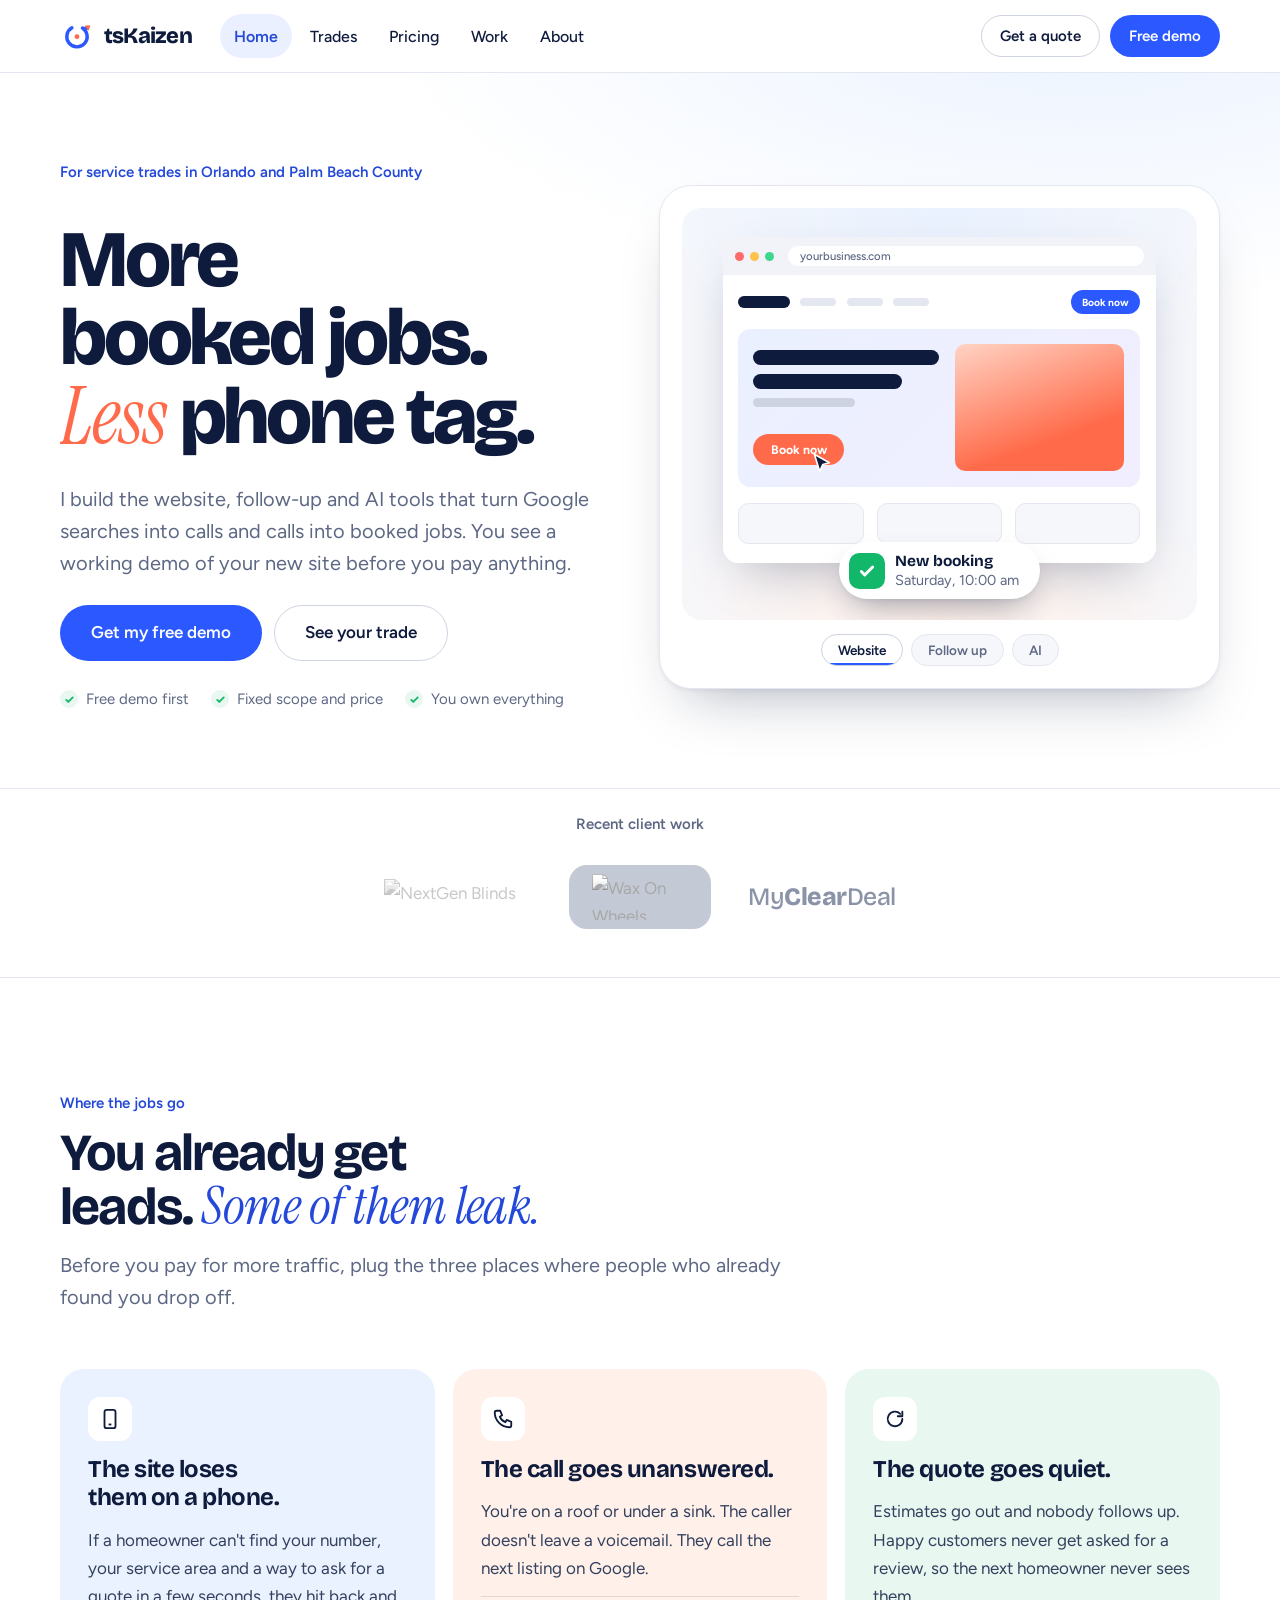
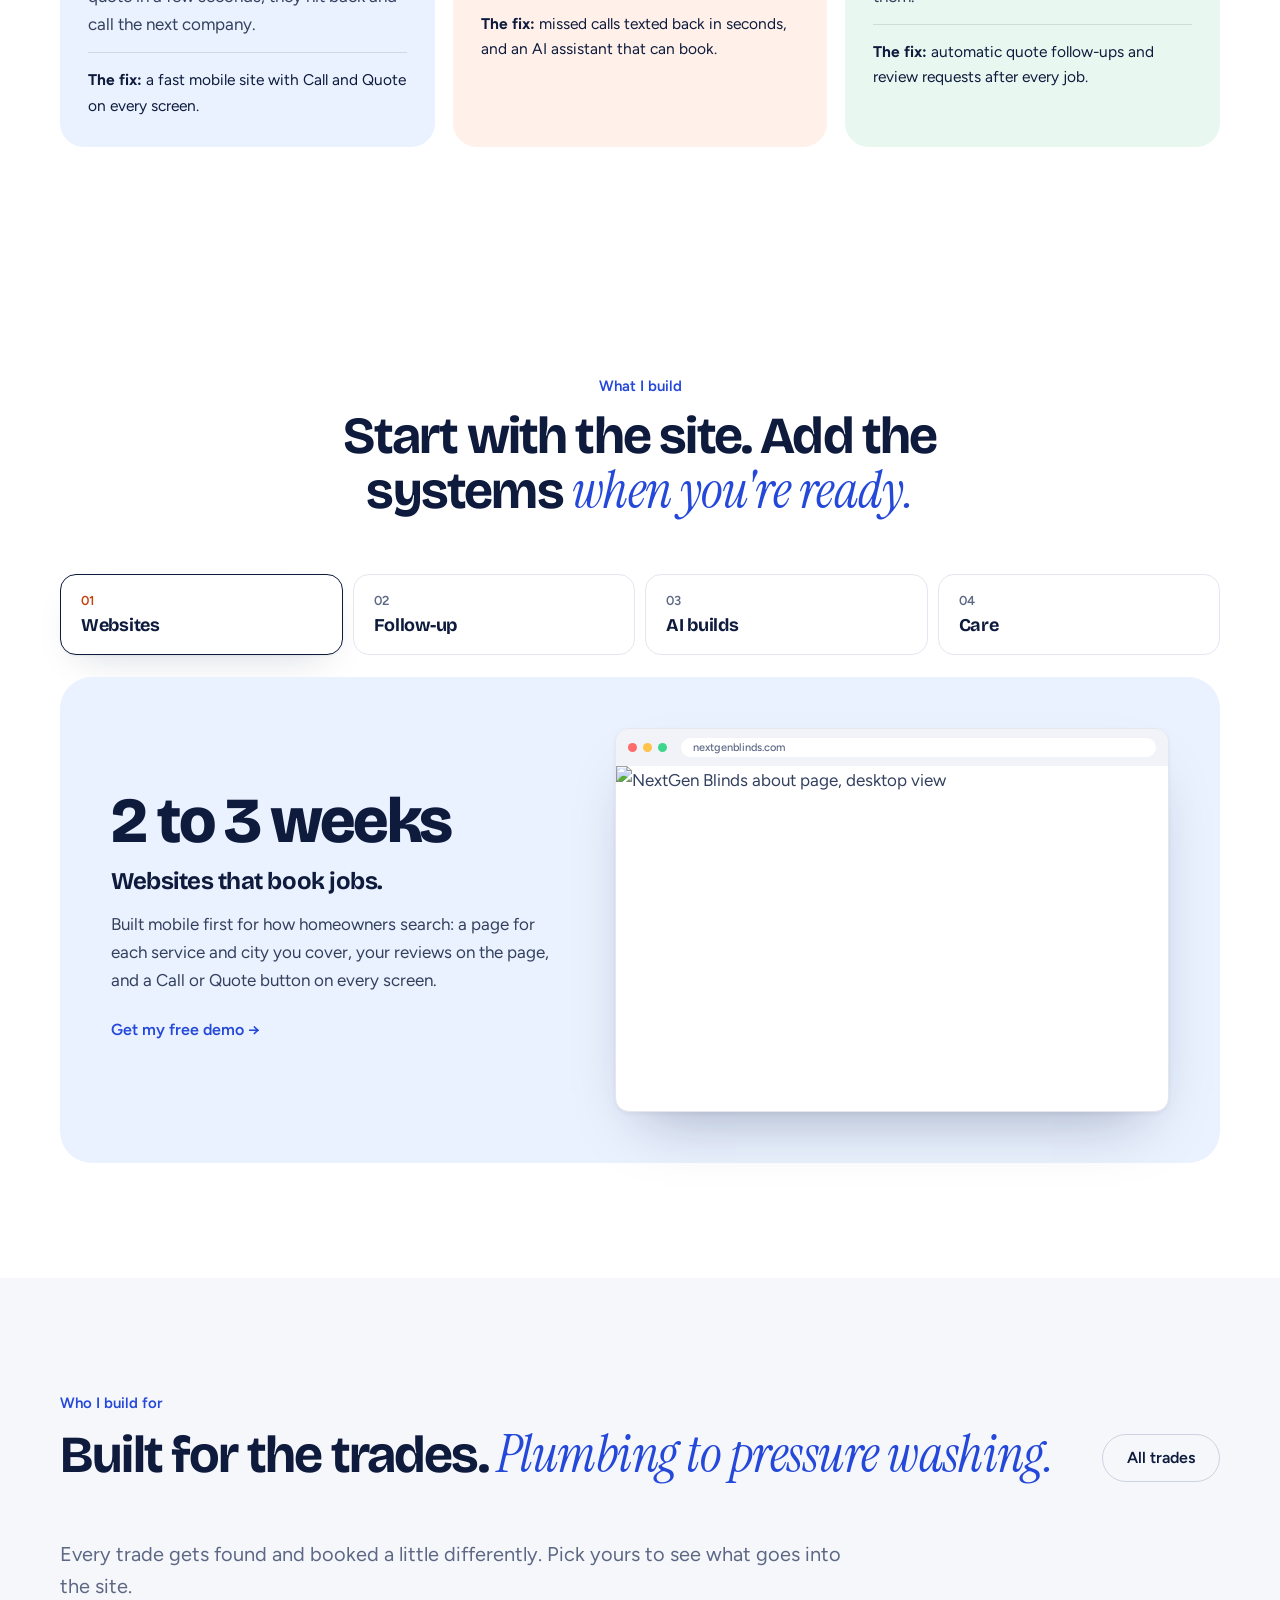
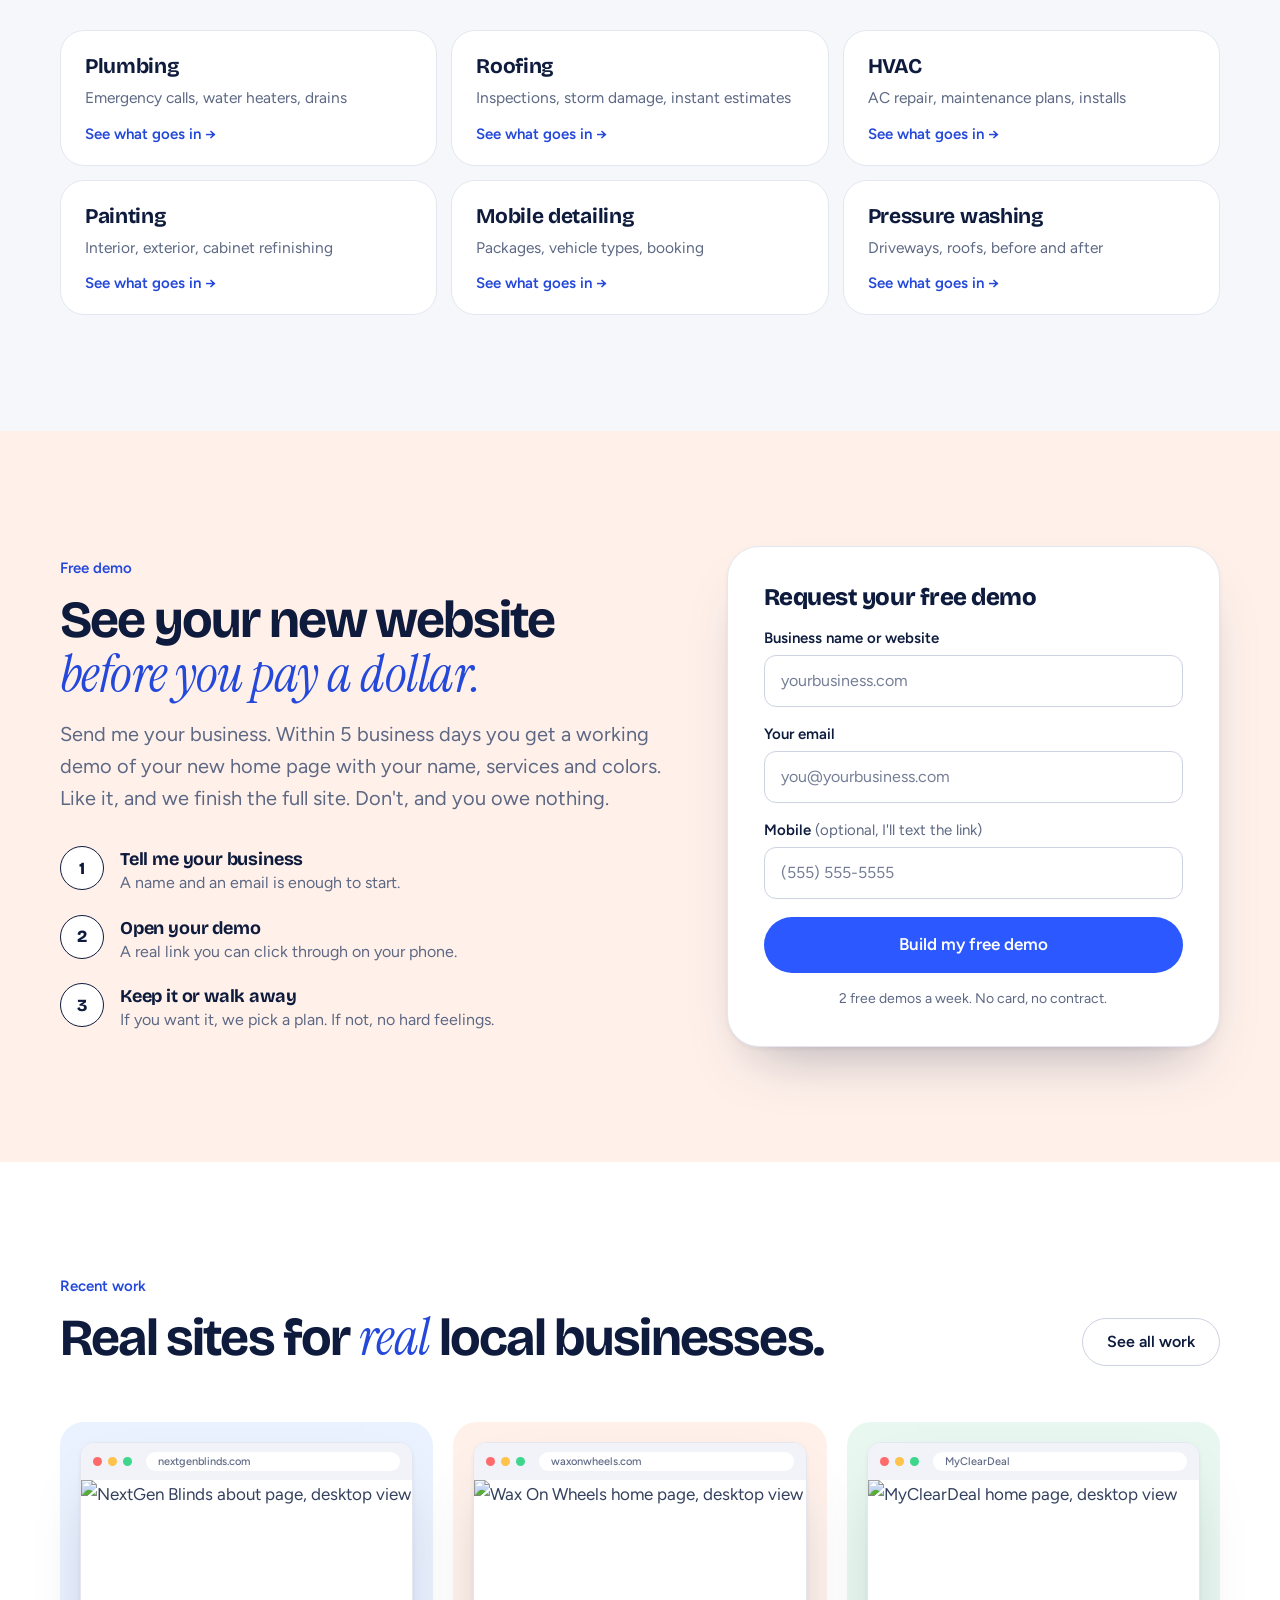
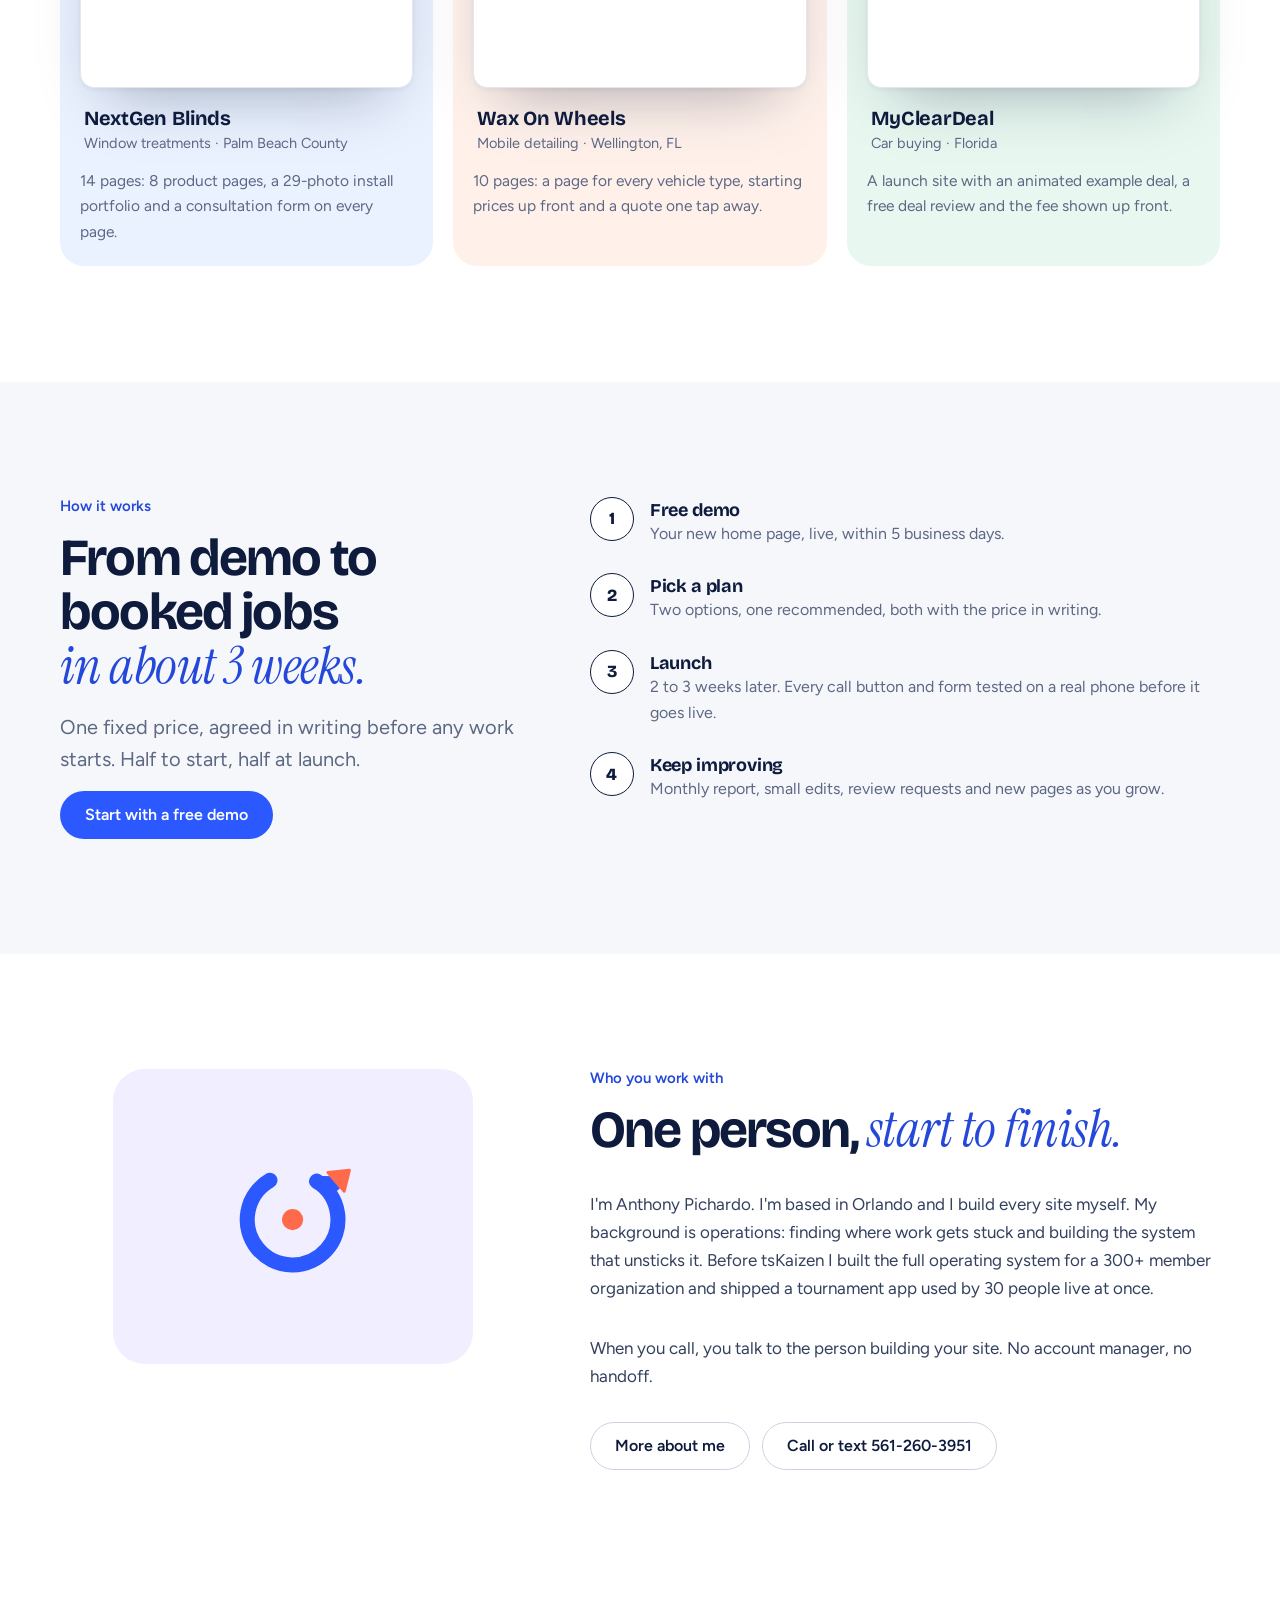
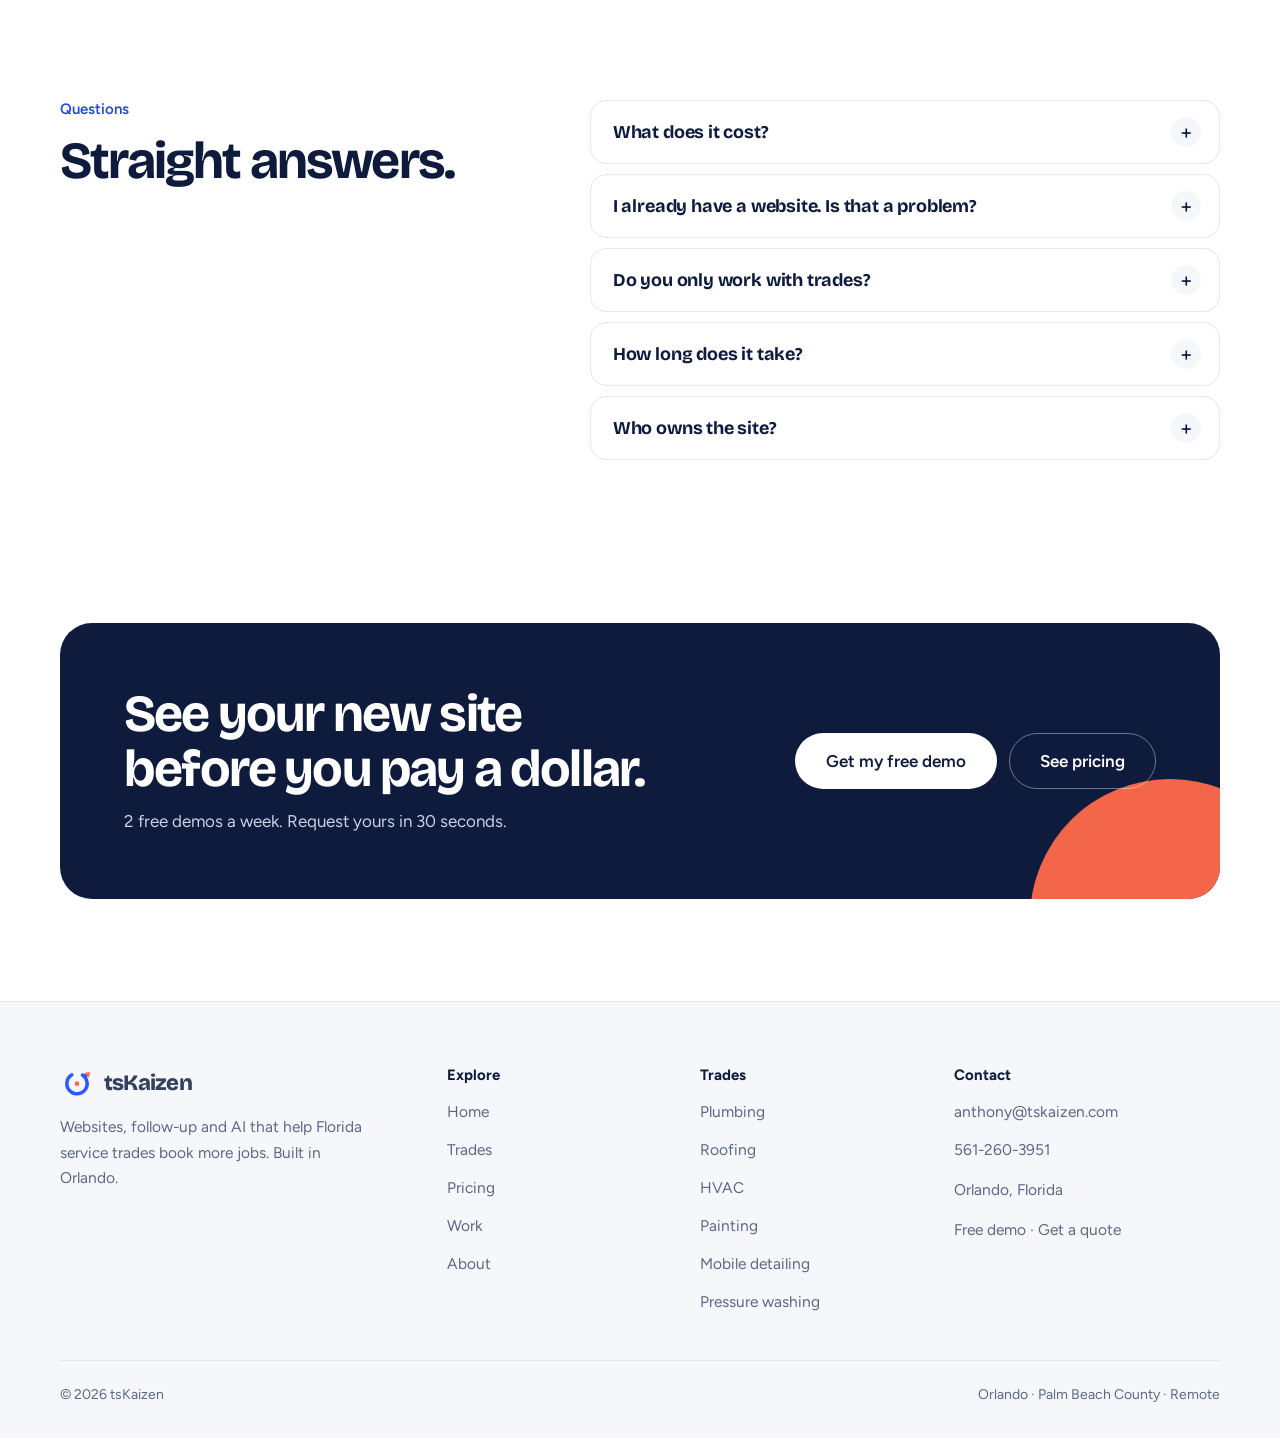
==== index.html @ cf2e4d95 "Copy pass (no flips, plainer lines) and plan badge contrast fix Co-Authored-By: Claude Opus 5.5 <nor" ====
<!doctype html>
<html lang="en">
<head>
<meta charset="utf-8">
<meta name="viewport" content="width=device-width, initial-scale=1, viewport-fit=cover">
<title>tsKaizen | Websites and AI for Florida service trades</title>
<meta name="claude:viewport-fit-sides" content="cover">
<meta name="description" content="Websites, missed-call follow-up and AI assistants that help plumbers, roofers, HVAC, painters and detailers in Orlando and Palm Beach County book more jobs. Free demo before you pay.">
<link rel="canonical" href="https://tskaizen.com/">
<script type="application/ld+json">{"@context":"https://schema.org","@type":"ProfessionalService","name":"tsKaizen","url":"https://tskaizen.com/","email":"anthony@tskaizen.com","telephone":"+15612603951","image":"https://tskaizen.com/og.png","founder":{"@type":"Person","name":"Anthony Pichardo"},"address":{"@type":"PostalAddress","addressLocality":"Orlando","addressRegion":"FL","addressCountry":"US"},"areaServed":["Orlando","Central Florida","Palm Beach County","South Florida"],"priceRange":"$999 to $2,950+","description":"Websites, follow-up automations and AI assistants for Florida service trades. Free demo before you pay."}</script>
<meta property="og:type" content="website">
<meta property="og:title" content="tsKaizen | Websites and AI for Florida service trades">
<meta property="og:description" content="Websites, missed-call follow-up and AI assistants that help plumbers, roofers, HVAC, painters and detailers in Orlando and Palm Beach County book more jobs. Free demo before you pay.">
<meta property="og:image" content="https://tskaizen.com/og.png">
<meta name="twitter:card" content="summary_large_image">
<meta name="theme-color" content="#FFFFFF">
<link rel="icon" href="data:image/svg+xml,<svg xmlns='http://www.w3.org/2000/svg' class='' viewBox='0 0 100 100' aria-hidden='true'><rect width='100' height='100' rx='24' fill='%23FFFFFF'/><path d='M 35.00 26.02 A 30.00 30.00 0 1 0 65.90 26.56 Q 67.28 28.21 70.05 28.10 L 77.17 28.38' fill='none' stroke='%232B59FF' stroke-width='10' stroke-linecap='round' stroke-linejoin='round'/><path d='M 87.58 19.33 L 84.13 33.19 L 73.37 20.82 Z' fill='%23FF6B4A' stroke='%23FF6B4A' stroke-width='2' stroke-linejoin='round'/><circle cx='50' cy='52' r='7' fill='%23FF6B4A'/></svg>">
<link rel="preconnect" href="https://fonts.googleapis.com"><link rel="preconnect" href="https://fonts.gstatic.com" crossorigin><link rel="stylesheet" href="https://fonts.googleapis.com/css2?family=Bricolage+Grotesque:opsz,wght@12..96,500;12..96,600;12..96,700;12..96,800&family=Figtree:wght@400;500;600;700&family=Instrument+Serif:ital@1&display=swap">
<link rel="stylesheet" href="site.css">
<script>document.documentElement.classList.add("js")</script>
</head>
<body>
<a class="skip" href="#main">Skip to content</a>
<header class="site-header"><nav class="wrap nav" aria-label="Main">
  <a class="brand" href="/" aria-label="tsKaizen home"><svg xmlns="http://www.w3.org/2000/svg" class="brand-mark" viewBox="0 0 100 100" aria-hidden="true"><path d="M 35.00 26.02 A 30.00 30.00 0 1 0 65.90 26.56 Q 67.28 28.21 70.05 28.10 L 77.17 28.38" fill="none" stroke="#2B59FF" stroke-width="10" stroke-linecap="round" stroke-linejoin="round"/><path d="M 87.58 19.33 L 84.13 33.19 L 73.37 20.82 Z" fill="#FF6B4A" stroke="#FF6B4A" stroke-width="2" stroke-linejoin="round"/><circle cx="50" cy="52" r="7" fill="#FF6B4A"/></svg><span>tsKaizen</span></a>
  <button class="menu-btn" type="button" aria-expanded="false" aria-controls="nav-links">Menu</button>
  <div class="nav-links" id="nav-links">
    <ul><li><a href="/" aria-current="page">Home</a></li><li><a href="/trades">Trades</a></li><li><a href="/pricing">Pricing</a></li><li><a href="/work">Work</a></li><li><a href="/about">About</a></li></ul>
    <div class="nav-cta"><a class="btn btn-ghost btn-sm" href="/quote">Get a quote</a><a class="btn btn-primary btn-sm" href="/#demo">Free demo</a></div>
  </div>
</nav></header>
<main id="main">
<section class="hero" id="top">
  <div class="wrap hero-grid">
    <div class="hero-copy hero-reveal">
      <p class="eyebrow hero-eyebrow">For service trades in Orlando and Palm Beach County</p>
      <h1 class="hero-title"><span class="ln"><span class="ln-in">More booked jobs.</span></span> <span class="ln"><span class="ln-in"><em>Less</em> <span class="rot" data-rotator><span class="rot-w is-on">phone tag.</span><span class="rot-w" aria-hidden="true">missed calls.</span><span class="rot-w" aria-hidden="true">paperwork.</span><span class="rot-w" aria-hidden="true">guesswork.</span></span></span></span></h1>
      <p class="lede">I build the website, follow-up and AI tools that turn Google searches into calls and calls into booked jobs. You see a working demo of your new site before you pay anything.</p>
      <div class="btn-row">
        <a class="btn btn-primary btn-lg" href="#demo">Get my free demo</a>
        <a class="btn btn-ghost btn-lg" href="/trades">See your trade</a>
      </div>
      <ul class="trust">
        <li>Free demo first</li><li>Fixed scope and price</li><li>You own everything</li>
      </ul>
    </div>
    <div class="hero-visual"><div class="mg" data-mg role="img" aria-label="Animated examples: a website builds itself and takes a booking, automations follow up on every new lead, and an AI assistant books a customer by chat">
  <div class="mg-stage" aria-hidden="true">
    <div class="mg-scene mg-build is-on">
      <div class="mgb-win">
        <div class="frame-bar"><i></i><i></i><i></i><span>yourbusiness.com</span></div>
        <div class="mgb-page">
          <div class="mgb-nav"><b></b><span></span><span></span><span></span><em>Book now</em></div>
          <div class="mgb-hero"><div class="mgb-h"><i></i><i></i><i></i></div><div class="mgb-cta">Book now<div class="mgb-cursor"><svg viewBox="0 0 24 24"><path d="M5 3l14 8-6.2 1.6L10 19z" fill="#0E1B3D" stroke="#fff" stroke-width="1.5" stroke-linejoin="round"/></svg><span class="mgb-ripple"></span></div></div><div class="mgb-img"></div></div>
          <div class="mgb-cards"><div></div><div></div><div></div></div>
        </div>
      </div>
      <div class="mg-float mg-toast mgb-toast"><span class="mg-ico ok"><svg viewBox="0 0 16 16"><path d="M3 8.5l3 3L13 4.5" fill="none" stroke="#fff" stroke-width="2.6" stroke-linecap="round" stroke-linejoin="round"/></svg></span><div><b>New booking</b><span>Saturday, 10:00 am</span></div></div>
    </div>
    <div class="mg-scene mg-leads">
      <div class="mgl-phone">
        <div class="mgl-time">9:41<span>Tuesday</span></div>
        <div class="mgl-stack">
          <div class="mgl-n"><span class="mg-ico q"><svg viewBox="0 0 16 16"><path d="M3 3h10v7H7l-4 3z" fill="#fff"/></svg></span><div><b>New quote request</b><span>Water heater, Lake Worth</span></div><small>now</small></div>
          <div class="mgl-n"><span class="mg-ico ok"><svg viewBox="0 0 16 16"><path d="M3 8.5l3 3L13 4.5" fill="none" stroke="#fff" stroke-width="2.6" stroke-linecap="round" stroke-linejoin="round"/></svg></span><div><b>Booking confirmed</b><span>Roof inspection, Thu 9:00</span></div><small>2m</small></div>
          <div class="mgl-n"><span class="mg-ico star"><svg viewBox="0 0 20 20"><path d="M10 1.6l2.6 5.3 5.8.8-4.2 4.1 1 5.8L10 14.9l-5.2 2.7 1-5.8L1.6 7.7l5.8-.8z" fill="#fff"/></svg></span><div><b>New 5-star review</b><span>&ldquo;Fast, friendly, fair price&rdquo;</span></div><small>9m</small></div>
          <div class="mgl-n"><span class="mg-ico call"><svg viewBox="0 0 16 16"><path d="M4.5 2l2 3-1.3 1.5a8 8 0 0 0 4.3 4.3L11 9.5l3 2-1 2.5C7.5 14 2 8.5 2 3z" fill="#fff"/></svg></span><div><b>Missed call, texted back</b><span>Auto reply sent</span></div><small>14m</small></div>
        </div>
      </div>
      <div class="mg-float mgl-count"><span>Leads in an example week</span><b data-count-to="27">27</b></div>
    </div>
    <div class="mg-scene mg-ai">
      <div class="mgl-phone mga-phone">
        <div class="mga-head"><span class="mga-dot"></span>AI assistant<small>Your Business</small></div>
        <div class="mga-chat">
          <p class="mga-b you">Do you detail cars in Kissimmee on Saturday?</p>
          <p class="mga-b ai">Yes! I have 10am or 2pm open. Want one?</p>
          <p class="mga-b you">10am works.</p>
          <p class="mga-b ai">You're booked for Saturday at 10am. See you then.</p>
        </div>
      </div>
      <div class="mg-float mg-toast mga-toast"><span class="mg-ico ok"><svg viewBox="0 0 16 16"><path d="M3 8.5l3 3L13 4.5" fill="none" stroke="#fff" stroke-width="2.6" stroke-linecap="round" stroke-linejoin="round"/></svg></span><div><b>Booked by your AI assistant</b><span>While you were on a job</span></div></div>
    </div>
  </div>
  <div class="mg-tabs"><button type="button" aria-label="Show: website" aria-pressed="true"><span></span>Website</button><button type="button" aria-label="Show: automatic follow up" aria-pressed="false"><span></span>Follow up</button><button type="button" aria-label="Show: AI assistant" aria-pressed="false"><span></span>AI</button></div>
</div></div>
  </div>
</section>
<section class="logos logos-static" aria-label="Recent clients">
  <div class="wrap">
    <div class="logos-head"><p>Recent client work</p></div>
    <ul class="mq-track"><li class="mq-item mq-ngb"><span class="mq-card"><img class="mq-logo mq-logo-ngb" src="img/logos/nextgen-blinds.png" width="464" height="113" alt="NextGen Blinds" decoding="async"></span></li><li class="mq-item mq-wow"><span class="mq-card"><img class="mq-logo mq-logo-wow" src="img/logos/wax-on-wheels.png" width="236" height="113" alt="Wax On Wheels" decoding="async"></span></li><li class="mq-item mq-cd"><span class="mq-card"><span class="cd-word">My<b>Clear</b>Deal</span></span></li></ul>
  </div>
</section>
<section class="section">
  <div class="wrap">
    <div class="shead"><p class="eyebrow">Where the jobs go</p><h2>You already get leads. <em>Some of them leak.</em></h2>
      <p class="lede">Before you pay for more traffic, plug the three places where people who already found you drop off.</p></div>
    <div class="trio leak">
      <div><span class="ico"><svg viewBox="0 0 24 24" fill="none" stroke="currentColor" stroke-width="2" stroke-linejoin="round"><rect x="6" y="2" width="12" height="20" rx="2.5"/><path d="M10.5 18h3"/></svg></span><h3>The site loses them on a phone.</h3><p>If a homeowner can't find your number, your service area and a way to ask for a quote in a few seconds, they hit back and call the next company.</p><p class="fix"><b>The fix:</b> a fast mobile site with Call and Quote on every screen.</p></div>
      <div><span class="ico"><svg viewBox="0 0 24 24" fill="none" stroke="currentColor" stroke-width="2" stroke-linejoin="round"><path d="M5 3h4l2 5-2.5 1.5a11 11 0 0 0 6 6L16 13l5 2v4a2 2 0 0 1-2 2A16 16 0 0 1 3 5a2 2 0 0 1 2-2z"/></svg></span><h3>The call goes unanswered.</h3><p>You're on a roof or under a sink. The caller doesn't leave a voicemail. They call the next listing on Google.</p><p class="fix"><b>The fix:</b> missed calls texted back in seconds, and an AI assistant that can book.</p></div>
      <div><span class="ico"><svg viewBox="0 0 24 24" fill="none" stroke="currentColor" stroke-width="2" stroke-linecap="round" stroke-linejoin="round"><path d="M20 12a8 8 0 1 1-2.3-5.7"/><path d="M20 4v5h-5"/></svg></span><h3>The quote goes quiet.</h3><p>Estimates go out and nobody follows up. Happy customers never get asked for a review, so the next homeowner never sees them.</p><p class="fix"><b>The fix:</b> automatic quote follow-ups and review requests after every job.</p></div>
    </div>
  </div>
</section>
<section class="section">
  <div class="wrap">
    <div class="shead center"><p class="eyebrow">What I build</p><h2>Start with the site. Add the systems <em>when you're ready.</em></h2></div>
    <div class="ftabs" data-tabs>
      <div class="ftab-list" role="tablist" aria-label="What I build">
        <button type="button" role="tab" id="ft-1" aria-controls="fp-1" aria-selected="true"><span>01</span>Websites</button>
        <button type="button" role="tab" id="ft-2" aria-controls="fp-2" aria-selected="false"><span>02</span>Follow-up</button>
        <button type="button" role="tab" id="ft-3" aria-controls="fp-3" aria-selected="false"><span>03</span>AI builds</button>
        <button type="button" role="tab" id="ft-4" aria-controls="fp-4" aria-selected="false"><span>04</span>Care</button>
      </div>
      <div class="ftab-panel tint-sky" id="fp-1" role="tabpanel" aria-labelledby="ft-1">
        <div class="fp-copy">
          <p class="fp-stat">2 to 3 weeks</p>
          <h3>Websites that book jobs.</h3>
          <p>Built mobile first for how homeowners search: a page for each service and city you cover, your reviews on the page, and a Call or Quote button on every screen.</p>
          <a class="textlink" href="#demo">Get my free demo &rarr;</a>
        </div>
        <div class="fp-visual"><figure class="frame-desk"><div class="frame-bar" aria-hidden="true"><i></i><i></i><i></i><span>nextgenblinds.com</span></div><img src="img/work/ngb-about-desk-720.jpg" srcset="img/work/ngb-about-desk-720.jpg 720w, img/work/ngb-about-desk.jpg 1440w" sizes="(max-width: 960px) 92vw, 640px" width="1440" height="900" alt="NextGen Blinds about page, desktop view" fetchpriority="high" decoding="async"></figure></div>
      </div>
      <div class="ftab-panel tint-peach" id="fp-2" role="tabpanel" aria-labelledby="ft-2" hidden>
        <div class="fp-copy">
          <p class="fp-stat">Hands free</p>
          <h3>Follow-up that runs itself.</h3>
          <p>Missed calls get a text back in seconds, quote requests get an instant reply, and every finished job gets a review request. It all runs while you're on the job.</p>
          <a class="textlink" href="/pricing#addons">See automations &rarr;</a>
        </div>
        <div class="fp-visual"><div class="mg-stage fp-mock" role="img" aria-label="A phone receiving automatic follow ups: a quote request answered, a missed call texted back, a review request sent and a social post scheduled"><div class="mg-scene mg-leads is-on" aria-hidden="true">
          <div class="mgl-phone">
            <div class="mgl-time">9:41<span>Tuesday</span></div>
            <div class="mgl-stack">
              <div class="mgl-n"><span class="mg-ico ok"><svg viewBox="0 0 16 16"><path d="M3 8.5l3 3L13 4.5" fill="none" stroke="#fff" stroke-width="2.6" stroke-linecap="round" stroke-linejoin="round"/></svg></span><div><b>Post scheduled</b><span>Social Media Manager</span></div><small>now</small></div>
              <div class="mgl-n"><span class="mg-ico star"><svg viewBox="0 0 20 20"><path d="M10 1.6l2.6 5.3 5.8.8-4.2 4.1 1 5.8L10 14.9l-5.2 2.7 1-5.8L1.6 7.7l5.8-.8z" fill="#fff"/></svg></span><div><b>Review request sent</b><span>After Saturday's job</span></div><small>3m</small></div>
              <div class="mgl-n"><span class="mg-ico call"><svg viewBox="0 0 16 16"><path d="M4.5 2l2 3-1.3 1.5a8 8 0 0 0 4.3 4.3L11 9.5l3 2-1 2.5C7.5 14 2 8.5 2 3z" fill="#fff"/></svg></span><div><b>Missed call, texted back</b><span>Auto reply sent</span></div><small>8m</small></div>
              <div class="mgl-n"><span class="mg-ico q"><svg viewBox="0 0 16 16"><path d="M3 3h10v7H7l-4 3z" fill="#fff"/></svg></span><div><b>Quote request answered</b><span>Instant reply sent</span></div><small>12m</small></div>
            </div>
          </div>
          <div class="mg-float mg-toast fp-toast"><span class="mg-ico ok"><svg viewBox="0 0 16 16"><path d="M3 8.5l3 3L13 4.5" fill="none" stroke="#fff" stroke-width="2.6" stroke-linecap="round" stroke-linejoin="round"/></svg></span><div><b>Followed up automatically</b><span>No app to check</span></div></div>
        </div></div></div>
      </div>
      <div class="ftab-panel tint-mint" id="fp-3" role="tabpanel" aria-labelledby="ft-3" hidden>
        <div class="fp-copy">
          <p class="fp-stat">Always on</p>
          <h3>AI that answers like your office would.</h3>
          <p>An assistant trained on your services, service area, hours and prices. It answers questions, sends quotes and books appointments, and hands anything it doesn't know to you.</p>
          <a class="textlink" href="/pricing#addons">See AI options &rarr;</a>
        </div>
        <div class="fp-visual"><div class="mg-stage fp-mock" role="img" aria-label="A chat where an AI assistant answers a customer question and sends them a quote"><div class="mg-scene mg-ai is-on" aria-hidden="true">
          <div class="mgl-phone mga-phone">
            <div class="mga-head"><span class="mga-dot"></span>AI assistant<small>Your Business</small></div>
            <div class="mga-chat">
              <p class="mga-b you">What areas do you cover?</p>
              <p class="mga-b ai">Orlando, Winter Park and Kissimmee. Want a quote?</p>
              <p class="mga-b you">Yes please.</p>
              <p class="mga-b ai">Sent. Check your email for your quote.</p>
            </div>
          </div>
          <div class="mg-float mg-toast mga-toast"><span class="mg-ico ok"><svg viewBox="0 0 16 16"><path d="M3 8.5l3 3L13 4.5" fill="none" stroke="#fff" stroke-width="2.6" stroke-linecap="round" stroke-linejoin="round"/></svg></span><div><b>Quote sent by your AI assistant</b><span>Day or night</span></div></div>
        </div></div></div>
      </div>
      <div class="ftab-panel tint-lilac" id="fp-4" role="tabpanel" aria-labelledby="ft-4" hidden>
        <div class="fp-copy">
          <p class="fp-stat">Every month</p>
          <h3>A site that keeps getting better.</h3>
          <p>Care plans cover hosting, backups and edits, plus Google Business Profile posts and a short monthly report on calls and form leads.</p>
          <a class="textlink" href="/pricing#care">See care plans &rarr;</a>
        </div>
        <div class="fp-visual"><figure class="frame-desk"><div class="frame-bar" aria-hidden="true"><i></i><i></i><i></i><span>waxonwheels.com</span></div><img src="img/work/wow-gallery-desk-720.jpg" srcset="img/work/wow-gallery-desk-720.jpg 720w, img/work/wow-gallery-desk.jpg 1440w" sizes="(max-width: 960px) 92vw, 640px" width="1440" height="900" alt="Wax On Wheels gallery page, desktop view" fetchpriority="high" decoding="async"></figure></div>
      </div>
    </div>
  </div>
</section>
<section class="section alt">
  <div class="wrap">
    <div class="shead row"><div class="stack"><p class="eyebrow">Who I build for</p><h2>Built for the trades. <em>Plumbing to pressure washing.</em></h2></div><a class="btn btn-ghost" href="/trades">All trades</a></div>
    <p class="lede" style="margin-bottom:28px">Every trade gets found and booked a little differently. Pick yours to see what goes into the site.</p>
    <nav class="trade-grid" aria-label="Trades"><a href="/plumbers"><b>Plumbing</b><span class="tg-sub">Emergency calls, water heaters, drains</span><span class="tg-go">See what goes in &rarr;</span></a><a href="/roofers"><b>Roofing</b><span class="tg-sub">Inspections, storm damage, instant estimates</span><span class="tg-go">See what goes in &rarr;</span></a><a href="/hvac"><b>HVAC</b><span class="tg-sub">AC repair, maintenance plans, installs</span><span class="tg-go">See what goes in &rarr;</span></a><a href="/painters"><b>Painting</b><span class="tg-sub">Interior, exterior, cabinet refinishing</span><span class="tg-go">See what goes in &rarr;</span></a><a href="/detailers"><b>Mobile detailing</b><span class="tg-sub">Packages, vehicle types, booking</span><span class="tg-go">See what goes in &rarr;</span></a><a href="/pressure-washing"><b>Pressure washing</b><span class="tg-sub">Driveways, roofs, before and after</span><span class="tg-go">See what goes in &rarr;</span></a></nav>
  </div>
</section>
<section class="section demo-band" id="demo">
  <div class="wrap demo-grid">
    <div class="stack-lg">
      <div class="stack"><p class="eyebrow">Free demo</p><h2>See your new website <em>before you pay a dollar.</em></h2>
        <p class="lede">Send me your business. Within 5 business days you get a working demo of your new home page with your name, services and colors. Like it, and we finish the full site. Don't, and you owe nothing.</p></div>
      <ol class="steps">
        <li><b>Tell me your business</b><span>A name and an email is enough to start.</span></li>
        <li><b>Open your demo</b><span>A real link you can click through on your phone.</span></li>
        <li><b>Keep it or walk away</b><span>If you want it, we pick a plan. If not, no hard feelings.</span></li>
      </ol>
    </div>
    <form class="demo-card" id="demo-form" data-formspree data-success="Got it. Your demo link will land in your inbox within 5 business days." novalidate>
      <input type="hidden" name="_subject" value="Free demo request">
      <input type="text" name="_gotcha" tabindex="-1" autocomplete="off" class="hp" aria-hidden="true">
      
      <p class="demo-h">Request your free demo</p>
      <div class="field"><label for="d-biz">Business name or website</label><input id="d-biz" name="business" type="text" placeholder="yourbusiness.com" required></div>
      <div class="field"><label for="d-email">Your email</label><input id="d-email" name="email" type="email" autocomplete="email" placeholder="you@yourbusiness.com" required></div>
      <div class="field"><label for="d-phone">Mobile <span class="opt">(optional, I'll text the link)</span></label><input id="d-phone" name="phone" type="tel" autocomplete="tel" placeholder="(555) 555-5555"></div>
      <button class="btn btn-primary btn-lg" type="submit">Build my free demo</button>
      <p class="demo-note">2 free demos a week. No card, no contract.</p>
      <p class="form-status" role="status" hidden></p>
    </form>
  </div>
</section>
<section class="section">
  <div class="wrap">
    <div class="shead row"><div class="stack"><p class="eyebrow">Recent work</p><h2>Real sites for <em>real</em> local businesses.</h2></div><a class="btn btn-ghost" href="/work">See all work</a></div>
    <div class="work-grid">
      <a class="wcard tint-sky" href="/work#case-ngb"><figure class="frame-desk"><div class="frame-bar" aria-hidden="true"><i></i><i></i><i></i><span>nextgenblinds.com</span></div><img src="img/work/ngb-about-desk-720.jpg" srcset="img/work/ngb-about-desk-720.jpg 720w, img/work/ngb-about-desk.jpg 1440w" sizes="(max-width: 720px) 92vw, 380px" width="1440" height="900" alt="NextGen Blinds about page, desktop view" loading="lazy" decoding="async"></figure><div class="wmeta"><b>NextGen Blinds</b><span>Window treatments &middot; Palm Beach County</span></div><p class="wdesc">14 pages: 8 product pages, a 29-photo install portfolio and a consultation form on every page.</p></a>
      <a class="wcard tint-peach" href="/work#case-wow"><figure class="frame-desk"><div class="frame-bar" aria-hidden="true"><i></i><i></i><i></i><span>waxonwheels.com</span></div><img src="img/work/wow-home-desk-720.jpg" srcset="img/work/wow-home-desk-720.jpg 720w, img/work/wow-home-desk.jpg 1440w" sizes="(max-width: 720px) 92vw, 380px" width="1440" height="900" alt="Wax On Wheels home page, desktop view" loading="lazy" decoding="async"></figure><div class="wmeta"><b>Wax On Wheels</b><span>Mobile detailing &middot; Wellington, FL</span></div><p class="wdesc">10 pages: a page for every vehicle type, starting prices up front and a quote one tap away.</p></a>
      <a class="wcard tint-mint" href="/work#case-cd"><figure class="frame-desk"><div class="frame-bar" aria-hidden="true"><i></i><i></i><i></i><span>MyClearDeal</span></div><img src="img/work/cd-home-desk-720.jpg" srcset="img/work/cd-home-desk-720.jpg 720w, img/work/cd-home-desk.jpg 1440w" sizes="(max-width: 720px) 92vw, 380px" width="1440" height="900" alt="MyClearDeal home page, desktop view" loading="lazy" decoding="async"></figure><div class="wmeta"><b>MyClearDeal</b><span>Car buying &middot; Florida</span></div><p class="wdesc">A launch site with an animated example deal, a free deal review and the fee shown up front.</p></a>
    </div>
  </div>
</section>
<section class="section alt">
  <div class="wrap split">
    <div class="stack"><p class="eyebrow">How it works</p><h2>From demo to booked jobs <em>in about 3 weeks.</em></h2>
      <p class="lede">One fixed price, agreed in writing before any work starts. Half to start, half at launch.</p>
      <div class="btn-row"><a class="btn btn-primary" href="#demo">Start with a free demo</a></div></div>
    <ol class="steps steps-lg">
      <li><b>Free demo</b><span>Your new home page, live, within 5 business days.</span></li>
      <li><b>Pick a plan</b><span>Two options, one recommended, both with the price in writing.</span></li>
      <li><b>Launch</b><span>2 to 3 weeks later. Every call button and form tested on a real phone before it goes live.</span></li>
      <li><b>Keep improving</b><span>Monthly report, small edits, review requests and new pages as you grow.</span></li>
    </ol>
  </div>
</section>
<section class="section">
  <div class="wrap split founder">
    <div class="about-mark"><svg xmlns="http://www.w3.org/2000/svg" class="spin-slow-wrap draw" viewBox="0 0 100 100" aria-hidden="true"><path class="loop" d="M 35.00 26.02 A 30.00 30.00 0 1 0 65.90 26.56 Q 67.28 28.21 70.05 28.10 L 77.17 28.38" fill="none" stroke="#2B59FF" stroke-width="10" stroke-linecap="round" stroke-linejoin="round"/><path d="M 87.58 19.33 L 84.13 33.19 L 73.37 20.82 Z" fill="#FF6B4A" stroke="#FF6B4A" stroke-width="2" stroke-linejoin="round"/><circle cx="50" cy="52" r="7" fill="#FF6B4A"/></svg></div>
    <div class="stack-lg">
      <div class="stack"><p class="eyebrow">Who you work with</p><h2>One person, <em>start to finish.</em></h2></div>
      <p>I'm Anthony Pichardo. I'm based in Orlando and I build every site myself. My background is operations: finding where work gets stuck and building the system that unsticks it. Before tsKaizen I built the full operating system for a 300+ member organization and shipped a tournament app used by 30 people live at once.</p>
      <p>When you call, you talk to the person building your site. No account manager, no handoff.</p>
      <div class="btn-row"><a class="btn btn-ghost" href="/about">More about me</a><a class="btn btn-ghost" href="tel:+15612603951">Call or text 561-260-3951</a></div>
    </div>
  </div>
</section>
<section class="section">
  <div class="wrap split">
    <div class="stack"><p class="eyebrow">Questions</p><h2>Straight answers.</h2></div>
    <div class="faq">
      <details><summary>What does it cost?</summary><p>Website builds are fixed packages with the price on the <a href="/pricing">pricing page</a>. You see your free demo first, then pick between two options. The price is in writing before any work starts and never grows after you approve it.</p></details>
      <details><summary>I already have a website. Is that a problem?</summary><p>Not at all. Most of my work is rebuilds. I keep the photos and copy worth keeping, and your email keeps working the whole time. If the site is fine and the problem is follow-up, I'll tell you that and quote the follow-up instead.</p></details>
      <details><summary>Do you only work with trades?</summary><p>Mostly home and mobile service businesses in Orlando and Palm Beach County. If you run a local service business somewhere else in Florida, send it over anyway.</p></details>
      <details><summary>How long does it take?</summary><p>Your demo is ready within 5 business days. Most sites launch 2 to 3 weeks after you pick a plan and send your logo, photos and service list.</p></details>
      <details><summary>Who owns the site?</summary><p>You do. The domain is in your name, the code lives in an account you own, and you can take it anywhere once it's paid for.</p></details>
    </div>
  </div>
</section>
<section class="section-tight">
  <div class="wrap">
    <div class="cta">
      <div><h2>See your new site before you pay a dollar.</h2><p>2 free demos a week. Request yours in 30 seconds.</p></div>
      <div class="btn-row"><a class="btn btn-light btn-lg" href="#demo">Get my free demo</a><a class="btn btn-outline-light btn-lg" href="/pricing">See pricing</a></div>
    </div>
  </div>
</section>
</main>
<nav class="mobile-cta" aria-label="Quick actions"><a class="btn btn-ghost" href="tel:+15612603951">Call or text</a><a class="btn btn-primary" href="/#demo">Free demo</a></nav>
<footer class="site-footer"><div class="wrap">
  <div class="foot-top">
    <div class="foot-brand"><a class="brand" href="/"><svg xmlns="http://www.w3.org/2000/svg" class="brand-mark" viewBox="0 0 100 100" aria-hidden="true"><path d="M 35.00 26.02 A 30.00 30.00 0 1 0 65.90 26.56 Q 67.28 28.21 70.05 28.10 L 77.17 28.38" fill="none" stroke="#2B59FF" stroke-width="10" stroke-linecap="round" stroke-linejoin="round"/><path d="M 87.58 19.33 L 84.13 33.19 L 73.37 20.82 Z" fill="#FF6B4A" stroke="#FF6B4A" stroke-width="2" stroke-linejoin="round"/><circle cx="50" cy="52" r="7" fill="#FF6B4A"/></svg><span>tsKaizen</span></a>
      <p>Websites, follow-up and AI that help Florida service trades book more jobs. Built in Orlando.</p></div>
    <div><p class="foot-h">Explore</p><ul><li><a href="/">Home</a></li><li><a href="/trades">Trades</a></li><li><a href="/pricing">Pricing</a></li><li><a href="/work">Work</a></li><li><a href="/about">About</a></li></ul></div>
    <div><p class="foot-h">Trades</p><ul><li><a href="/plumbers">Plumbing</a></li><li><a href="/roofers">Roofing</a></li><li><a href="/hvac">HVAC</a></li><li><a href="/painters">Painting</a></li><li><a href="/detailers">Mobile detailing</a></li><li><a href="/pressure-washing">Pressure washing</a></li></ul></div>
    <div><p class="foot-h">Contact</p><ul><li><a href="mailto:anthony@tskaizen.com" data-email style="overflow-wrap:anywhere">anthony@tskaizen.com</a></li><li><a href="tel:+15612603951">561-260-3951</a></li><li>Orlando, Florida</li><li><a href="/#demo">Free demo</a> &middot; <a href="/quote">Get a quote</a></li></ul></div>
  </div>
  <div class="foot-base"><span>&copy; <span data-year>2026</span> tsKaizen</span><span>Orlando &middot; Palm Beach County &middot; Remote</span></div>
</div></footer>
<script src="site.js"></script>
</body>
</html>
---- site.css ----
/* tsKaizen design system v7: "Step" (single white theme on every device)
   Layout concept: Freshworks-style SaaS layout on white. Bold friendly display type,
   pastel tinted panels, rounded cards, pill buttons. One blue for action, coral for the
   step forward, serif italics for the human accent. */
:root {
  --bg: #FFFFFF;
  --bg-2: #F6F7FB;
  --card: #FFFFFF;
  --ink: #0E1B3D;
  --ink-2: #33405E;
  --muted: #5D6884;
  --line: #E4E7F0;
  --line-2: #CDD3E1;
  --blue: #2B59FF;
  --blue-hover: #1F45D6;
  --blue-text: #2448D9;
  --blue-soft: #EAF0FF;
  --coral: #FF6B4A;
  --coral-text: #C2410C;
  --green: #12B76A;
  --green-text: #067647;
  --on-blue: #FFFFFF;
  --tint-sky: #EAF2FF;
  --tint-peach: #FFF1EA;
  --tint-mint: #E8F8F0;
  --tint-lilac: #F1EEFF;
  --deep: #0E1B3D;
  --deep-text: #C8D0E4;
  --err: #B42318;

  --display: "Bricolage Grotesque", "Avenir Next", "Segoe UI", sans-serif;
  --body: "Figtree", "Segoe UI", Roboto, Arial, sans-serif;
  --serif: "Instrument Serif", Georgia, "Times New Roman", serif;

  --maxw: 1200px;
  --r-sm: 10px; --r-md: 16px; --r-lg: 24px; --r-xl: 32px;
  --shadow: 0 1px 2px rgba(14,27,61,.06), 0 16px 40px -20px rgba(14,27,61,.22);
  --shadow-lg: 0 2px 4px rgba(14,27,61,.05), 0 30px 60px -28px rgba(14,27,61,.35);
  color-scheme: light;
}
/* Base */
*, *::before, *::after { box-sizing: border-box; }
html { -webkit-text-size-adjust: 100%; }
body { margin: 0; background: var(--bg); color: var(--ink-2); font: 400 17px/1.65 var(--body); -webkit-font-smoothing: antialiased; }
img, svg { max-width: 100%; }
a { color: var(--blue-text); text-underline-offset: 3px; }
p { margin: 0; }
h1, h2, h3, h4 { font-family: var(--display); color: var(--ink); margin: 0; font-weight: 700; letter-spacing: -.025em; line-height: 1.05; text-wrap: balance; }
h1 { font-size: clamp(44px, 6.4vw, 80px); font-weight: 800; letter-spacing: -.04em; line-height: .98; }
h2 { font-size: clamp(32px, 4.2vw, 52px); letter-spacing: -.035em; }
h3, .h3 { font-size: clamp(20px, 2vw, 24px); font-weight: 700; letter-spacing: -.02em; line-height: 1.2; }
h1 em, h2 em, h3 em, .grad-text { font-family: var(--serif); font-style: italic; font-weight: 400; letter-spacing: -.01em; color: var(--blue-text); }
h1 em { color: var(--coral); }
:focus-visible { outline: 3px solid var(--blue); outline-offset: 3px; border-radius: 6px; }
.skip { position: absolute; left: -999px; top: 8px; background: var(--ink); color: var(--bg); padding: 10px 16px; border-radius: var(--r-sm); z-index: 100; }
.skip:focus { left: max(16px, env(safe-area-inset-left, 0px)); }
.sr-only { position: absolute; width: 1px; height: 1px; padding: 0; margin: -1px; overflow: hidden; clip: rect(0 0 0 0); white-space: nowrap; border: 0; }
[hidden] { display: none !important; }
.hp { position: absolute; left: -9999px; width: 1px; height: 1px; opacity: 0; }

.wrap { max-width: var(--maxw); margin: 0 auto; padding-left: max(20px, env(safe-area-inset-left, 0px)); padding-right: max(20px, env(safe-area-inset-right, 0px)); }
.section { padding-block: clamp(64px, 9vw, 120px); }
.section-tight { padding-block: clamp(24px, 4vw, 48px) clamp(64px, 8vw, 104px); }
.alt { background: var(--bg-2); }
.stack { display: grid; gap: 16px; align-content: start; }
.stack-lg { display: grid; gap: 32px; align-content: start; }
.eyebrow, .kicker { font: 600 15px var(--body); color: var(--blue-text); }
.lede { font-size: clamp(18px, 1.6vw, 20px); line-height: 1.6; color: var(--muted); max-width: 40em; }
.muted { color: var(--muted); }
.hint { font-size: 14px; color: var(--muted); }
.shead { display: grid; gap: 14px; max-width: 760px; margin-bottom: clamp(36px, 5vw, 56px); }
.shead.center { margin-left: auto; margin-right: auto; text-align: center; justify-items: center; }
.shead.row { max-width: none; display: flex; flex-wrap: wrap; justify-content: space-between; align-items: end; gap: 20px; }
.tint-sky { background: var(--tint-sky); } .tint-peach { background: var(--tint-peach); } .tint-mint { background: var(--tint-mint); } .tint-lilac { background: var(--tint-lilac); }

/* Buttons: pills */
.btn { display: inline-flex; align-items: center; justify-content: center; gap: 8px; min-height: 48px; padding: 0 24px; border-radius: 999px; font: 600 16px/1 var(--body); text-decoration: none; border: 1.5px solid transparent; cursor: pointer; transition: background .15s, border-color .15s, transform .15s, color .15s; white-space: nowrap; }
.btn-lg { min-height: 56px; padding: 0 30px; font-size: 17px; }
.btn-sm { min-height: 42px; padding: 0 18px; font-size: 15px; }
.btn-primary { background: var(--blue); color: var(--on-blue); }
.btn-primary:hover { background: var(--blue-hover); transform: translateY(-1px); }
.btn-ghost, .btn-secondary { background: transparent; color: var(--ink); border-color: var(--line-2); }
.btn-ghost:hover, .btn-secondary:hover { border-color: var(--ink); }
.btn-light { background: #FFFFFF; color: #0E1B3D; }
.btn-light:hover { background: #EAF0FF; }
.btn-outline-light { background: transparent; color: #FFFFFF; border-color: rgba(255,255,255,.4); }
.btn-outline-light:hover { border-color: #FFFFFF; }
.btn-row { display: flex; flex-wrap: wrap; gap: 12px; align-items: center; }
.textlink { display: inline-flex; align-items: center; min-height: 44px; font: 600 16px var(--body); color: var(--blue-text); text-decoration: none; }
.textlink:hover { text-decoration: underline; }

/* Header */
.site-header { position: sticky; top: env(safe-area-inset-top, 0px); z-index: 30; background: color-mix(in srgb, var(--bg) 92%, transparent); backdrop-filter: saturate(1.6) blur(12px); border-bottom: 1px solid var(--line); }
.nav { display: flex; align-items: center; gap: 28px; min-height: 72px; }
.brand { display: inline-flex; align-items: center; gap: 10px; font: 800 22px/1 var(--display); letter-spacing: -.035em; color: var(--ink); text-decoration: none; }
.brand-mark { width: 34px; height: 34px; flex: none; }
.nav-links { display: flex; align-items: center; justify-content: space-between; gap: 24px; flex: 1; }
.nav-links ul { display: flex; gap: 4px; list-style: none; margin: 0; padding: 0; }
.nav-links ul a { display: inline-flex; align-items: center; min-height: 44px; padding: 0 14px; border-radius: 999px; color: var(--ink); text-decoration: none; font: 500 16px var(--body); }
.nav-links ul a:hover { background: var(--bg-2); }
.nav-links ul a[aria-current="page"] { background: var(--blue-soft); color: var(--blue-text); font-weight: 600; }
.nav-cta { display: flex; gap: 10px; }
.menu-btn { display: none; margin-left: auto; background: none; border: 1.5px solid var(--line-2); border-radius: 999px; min-height: 42px; padding: 0 18px; font: 600 15px var(--body); color: var(--ink); cursor: pointer; }
@media (max-width: 900px) {
  .menu-btn { display: inline-flex; align-items: center; }
  .nav-links { display: none; position: absolute; left: 0; right: 0; top: 100%; flex-direction: column; align-items: stretch; gap: 12px; background: var(--bg); border-bottom: 1px solid var(--line);
    padding: 12px max(20px, env(safe-area-inset-right, 0px)) 20px max(20px, env(safe-area-inset-left, 0px)); }
  .nav-links.open { display: flex; }
  .nav-links ul { flex-direction: column; }
  .nav-links ul a { width: 100%; min-height: 48px; }
  .nav-cta { flex-direction: column; }
  .nav-cta .btn { width: 100%; min-height: 48px; }
}

/* Hero */
.hero { padding-block: clamp(48px, 7vw, 96px) clamp(48px, 6vw, 80px); background: radial-gradient(1200px 500px at 85% -10%, var(--tint-sky), transparent 60%), var(--bg); }
.hero-grid { display: grid; grid-template-columns: 1fr 1.05fr; gap: clamp(36px, 5vw, 72px); align-items: center; }
.hero-grid > * { min-width: 0; }
.hero-copy { display: grid; gap: 26px; justify-items: start; }
.pill { display: inline-flex; align-items: center; gap: 10px; padding: 7px 14px 7px 10px; border-radius: 999px; background: var(--card); border: 1px solid var(--line); font: 600 14px var(--body); color: var(--ink); box-shadow: 0 1px 2px rgba(14,27,61,.05); }
.pill-dot { width: 10px; height: 10px; border-radius: 50%; background: var(--green); box-shadow: 0 0 0 4px var(--tint-mint); }
.trust { list-style: none; margin: 0; padding: 0; display: flex; flex-wrap: wrap; gap: 8px 22px; }
.trust li { display: flex; align-items: center; gap: 8px; font-size: 15px; color: var(--muted); }
.trust li::before { content: ""; width: 18px; height: 18px; border-radius: 50%; flex: none; background: var(--tint-mint) url("data:image/svg+xml,%3Csvg xmlns='http://www.w3.org/2000/svg' viewBox='0 0 16 16'%3E%3Cpath d='M4 8.5l2.5 2.5L12 5.5' fill='none' stroke='%2312B76A' stroke-width='2.2' stroke-linecap='round' stroke-linejoin='round'/%3E%3C/svg%3E") center/13px no-repeat; }
@media (max-width: 960px) { .hero-grid { grid-template-columns: 1fr; } .hero-visual { width: 100%; max-width: 560px; justify-self: center; } }

/* Hero motion graphics: three scenes that take turns. Each element's resting style is its
   final state, and its animation plays in from hidden, so reduced motion shows the end frame */
.mg { position: relative; background: var(--card); border: 1px solid var(--line); border-radius: var(--r-xl); box-shadow: var(--shadow-lg); padding: clamp(14px, 2vw, 22px); display: grid; gap: 14px; }
.mg-stage { position: relative; aspect-ratio: 5 / 4; border-radius: 20px; overflow: hidden; background: radial-gradient(90% 70% at 50% 0%, var(--tint-sky), transparent 70%), radial-gradient(80% 60% at 50% 100%, var(--tint-peach), transparent 70%), var(--bg-2); container-type: inline-size; }
.mg-scene { position: absolute; inset: 0; opacity: 0; visibility: hidden; transition: opacity .5s, visibility .5s; }
.mg-scene.is-on { opacity: 1; visibility: visible; }
.mg-scene.is-on * { animation-fill-mode: both !important; }
.mg-tabs { display: flex; gap: 8px; justify-content: center; }
.mg-tabs button { position: relative; overflow: hidden; font: 600 13.5px var(--body); color: var(--muted); background: var(--bg-2); border: 1px solid var(--line); border-radius: 99px; padding: 7px 16px; cursor: pointer; }
.mg-tabs button[aria-pressed="true"] { color: var(--ink); border-color: var(--line-2); background: var(--card); }
.mg-tabs button span { position: absolute; left: 0; bottom: 0; height: 2px; width: 100%; background: var(--blue); transform: scaleX(0); transform-origin: left; }
.mg-tabs button[aria-pressed="true"] span { animation: mg-bar var(--mg-dur, 7s) linear forwards; }
.mg.is-paused .mg-tabs button span { animation-play-state: paused; }
@keyframes mg-bar { to { transform: scaleX(1); } }
.mg-toast { display: flex; gap: 10px; align-items: center; background: #fff; border-radius: 3.2cqw; padding: 2.4cqw 3.2cqw 2.4cqw 2.4cqw; box-shadow: 0 10px 30px -10px rgba(14,27,61,.35); font-size: 2.8cqw; line-height: 1.25; }
/* Every scene uses the same frame: the main object centered with equal side margins,
   and one floating accent centered on its bottom edge, layered above it */
.mg-float { position: absolute; z-index: 3; left: 0; right: 0; bottom: 5%; margin-inline: auto; width: max-content; max-width: 84%; background: #fff; border-radius: 99px; box-shadow: 0 2px 4px rgba(14,27,61,.06), 0 16px 34px -12px rgba(14,27,61,.4); }
.mg-toast b, .mgl-n b { display: block; color: var(--ink); font: 700 3cqw/1.2 var(--display); }
.mg-toast div span, .mgl-n div span { color: var(--muted); }
.mg-ico { width: 7cqw; height: 7cqw; border-radius: 2cqw; flex: none; display: grid; place-items: center; }
.mg-ico svg { width: 50%; height: 50%; }
.mg-ico.ok { background: var(--green); }
.mg-ico.q { background: var(--blue); }
.mg-ico.star { background: #FFB020; }
.mg-ico.call { background: var(--coral); }

/* Scene 1: a site builds itself, then takes a booking */
.mgb-win { position: absolute; top: 7%; bottom: 14%; left: 8%; right: 8%; z-index: 1; background: #fff; border-radius: 3cqw; box-shadow: 0 20px 50px -20px rgba(14,27,61,.35); overflow: hidden; display: flex; flex-direction: column; }
.mgb-win .frame-bar span { font-size: 2.2cqw; }
.mgb-page { flex: 1; padding: 3cqw; display: grid; gap: 3cqw; align-content: start; }
.mgb-nav { display: flex; align-items: center; gap: 2cqw; }
.mgb-nav b { width: 10cqw; height: 2.4cqw; border-radius: 9px; background: var(--ink); }
.mgb-nav span { width: 7cqw; height: 1.6cqw; border-radius: 9px; background: var(--line); }
.mgb-nav em { margin-left: auto; font: 700 2cqw var(--body); font-style: normal; color: #fff; background: var(--blue); padding: 1cqw 2.2cqw; border-radius: 99px; }
.mgb-hero { display: grid; grid-template-columns: 1.1fr 1fr; gap: 3cqw; align-items: center; padding: 3cqw; border-radius: 2.4cqw; background: linear-gradient(135deg, var(--blue-soft), var(--tint-lilac)); }
.mgb-h { display: grid; gap: 1.6cqw; }
.mgb-h i { height: 3cqw; border-radius: 9px; background: var(--ink); transform-origin: left; }
.mgb-h i:nth-child(2) { width: 80%; } .mgb-h i:nth-child(3) { width: 55%; height: 1.8cqw; background: var(--line-2); }
.mgb-cta { grid-column: 1; justify-self: start; font: 700 2.4cqw var(--body); color: #fff; background: var(--coral); padding: 1.6cqw 3.4cqw; border-radius: 99px; }
.mgb-img { grid-column: 2; grid-row: 1 / 3; aspect-ratio: 4 / 3; border-radius: 2cqw; background: linear-gradient(160deg, #FFD3C4, var(--coral) 70%); }
.mgb-cards { display: grid; grid-template-columns: repeat(3, 1fr); gap: 2.4cqw; }
.mgb-cards div { height: 8cqw; border-radius: 2cqw; background: var(--bg-2); border: 1px solid var(--line); }
.mgb-cta { position: relative; }
.mgb-cursor { position: absolute; left: 62%; top: 55%; width: 5cqw; }
.mgb-ripple { position: absolute; left: 0; top: 0; width: 6cqw; height: 6cqw; margin: -3cqw 0 0 -3cqw; border-radius: 50%; border: 2px solid var(--coral); opacity: 0; }
.mgb-toast { padding: 2cqw 4cqw 2cqw 2cqw; }
.mg-build.is-on .mgb-win { animation: mg-pop .7s; }
.mg-build.is-on .mgb-nav > * { animation: mg-fade .5s; }
.mg-build.is-on .mgb-nav b { animation-delay: .35s; } .mg-build.is-on .mgb-nav span { animation-delay: .45s; } .mg-build.is-on .mgb-nav em { animation-delay: .55s; }
.mg-build.is-on .mgb-hero { animation: mg-grow .7s .6s; }
.mg-build.is-on .mgb-h i { animation: mg-wipe .6s; }
.mg-build.is-on .mgb-h i:nth-child(1) { animation-delay: 1s; } .mg-build.is-on .mgb-h i:nth-child(2) { animation-delay: 1.12s; } .mg-build.is-on .mgb-h i:nth-child(3) { animation-delay: 1.24s; }
.mg-build.is-on .mgb-cta { animation: mg-pop .5s 1.45s; }
.mg-build.is-on .mgb-img { animation: mg-grow .7s 1.2s; }
.mg-build.is-on .mgb-cards div { animation: mg-rise .6s; }
.mg-build.is-on .mgb-cards div:nth-child(1) { animation-delay: 1.6s; } .mg-build.is-on .mgb-cards div:nth-child(2) { animation-delay: 1.72s; } .mg-build.is-on .mgb-cards div:nth-child(3) { animation-delay: 1.84s; }
.mg-build.is-on .mgb-cursor { animation: mgb-move 1.4s 2.3s; }
.mg-build.is-on .mgb-ripple { animation: mgb-ripple .6s 3.7s; }
.mg-build.is-on .mgb-toast { animation: mg-float .6s 4s; }
@keyframes mgb-move { from { transform: translate(34cqw, 14cqw); opacity: 0; } 20% { opacity: 1; } }
@keyframes mgb-ripple { from { transform: scale(.3); opacity: 0; } 1% { opacity: 1; } to { transform: scale(1.8); opacity: 0; } }

/* Scene 2: a phone fills with leads */
.mgl-phone { position: absolute; z-index: 1; top: 4%; bottom: 13%; left: 0; right: 0; margin-inline: auto; width: 56%; overflow: hidden; background: linear-gradient(170deg, #1C2C5A, #0B1530); border: 1.4cqw solid #0E1B3D; border-radius: 6.5cqw; padding: 4.4cqw 2.6cqw; box-shadow: 0 30px 60px -25px rgba(14,27,61,.6); }
.mgl-time { text-align: center; color: #fff; font: 800 6.6cqw/1 var(--display); letter-spacing: -.03em; margin-bottom: 3cqw; }
.mgl-time span { display: block; font: 500 2.3cqw var(--body); opacity: .7; letter-spacing: 0; margin-top: 1cqw; }
.mgl-stack { display: grid; grid-template-columns: minmax(0, 1fr); gap: 1.5cqw; }
.mgl-n { display: flex; gap: 1.8cqw; align-items: center; background: rgba(255,255,255,.94); border-radius: 2.6cqw; padding: 1.6cqw 2cqw; font-size: 2.2cqw; line-height: 1.25; }
.mgl-n div { flex: 1; min-width: 0; } .mgl-n div span { display: block; white-space: nowrap; overflow: hidden; text-overflow: ellipsis; }
.mgl-n b { font-size: 2.5cqw; }
.mgl-n small { font-size: 2.2cqw; color: var(--muted); align-self: start; }
.mgl-n .mg-ico { width: 5.4cqw; height: 5.4cqw; }
.mgl-count { display: flex; align-items: center; gap: 2.4cqw; padding: 1.8cqw 3.6cqw; font-size: 2.6cqw; color: var(--muted); }
.mgl-count b { font: 800 5.2cqw/1 var(--display); color: var(--ink); letter-spacing: -.03em; font-variant-numeric: tabular-nums; }
.mgl-count em { font-style: normal; font-weight: 700; color: var(--green-text); }
.mg-leads.is-on .mgl-phone { animation: mg-rise .8s; }
.mg-leads.is-on .mgl-time { animation: mg-fade .6s .3s; }
.mg-leads.is-on .mgl-n { animation: mg-drop .6s; }
.mg-leads.is-on .mgl-n:nth-child(4) { animation-delay: .9s; } .mg-leads.is-on .mgl-n:nth-child(3) { animation-delay: 2s; }
.mg-leads.is-on .mgl-n:nth-child(2) { animation-delay: 3.1s; } .mg-leads.is-on .mgl-n:nth-child(1) { animation-delay: 4.2s; }
.mg-leads.is-on .mgl-stack { animation: mgl-push 4.2s .6s; }
.mg-leads.is-on .mgl-count { animation: mg-float .6s 1.2s; }
@keyframes mg-drop { from { opacity: 0; transform: translateY(-60%) scale(.92); } }
@keyframes mgl-push { from { transform: translateY(-30cqw); } 100% { transform: none; } }

/* Scene 3: a search, and the business climbs to #1 */
.mgr-card { position: absolute; top: 7%; bottom: 14%; left: 8%; right: 8%; z-index: 1; background: #fff; border-radius: 3cqw; box-shadow: 0 20px 50px -20px rgba(14,27,61,.35); padding: 3.4cqw; display: grid; gap: 3cqw; align-content: start; }
.mgr-search { display: flex; align-items: center; gap: 2cqw; border: 1.5px solid var(--line); border-radius: 99px; padding: 2cqw 3cqw; font: 500 3cqw var(--body); color: var(--ink); }
.mgr-search svg { width: 3.6cqw; flex: none; }
.mgr-type { white-space: nowrap; }
.mgr-body { display: grid; grid-template-columns: 1.35fr 1fr; gap: 3cqw; }
.mgr-list { list-style: none; margin: 0; padding: 0; display: grid; gap: 1.8cqw; }
.mgr-list li { display: flex; gap: 2cqw; align-items: center; padding: 2cqw; border-radius: 2.2cqw; border: 1px solid var(--line); background: #fff; }
.mgr-list li > b { width: 5cqw; height: 5cqw; border-radius: 50%; display: grid; place-items: center; font: 700 2.4cqw var(--body); background: var(--bg-2); color: var(--muted); flex: none; }
.mgr-list li div { display: grid; gap: 1.2cqw; flex: 1; }
.mgr-list li i { height: 1.8cqw; border-radius: 9px; background: var(--line); } .mgr-list li i + i { width: 60%; height: 1.4cqw; }
.mgr-list .you { position: relative; z-index: 2; border-color: var(--blue); background: var(--blue-soft); box-shadow: 0 8px 20px -10px rgba(43,89,255,.5); }
.mgr-list .you > b { background: var(--blue); color: #fff; }
.mgr-list .you strong { font: 700 2.8cqw/1.1 var(--display); color: var(--ink); }
.mgr-list .you span { font-size: 2.2cqw; color: #E8A200; }
.mgr-map { position: relative; border-radius: 2.4cqw; overflow: hidden; background: #E8F1E9; }
.mgr-road { position: absolute; background: #fff; }
.mgr-road.a { left: -10%; right: -10%; top: 45%; height: 2.4cqw; transform: rotate(-12deg); } .mgr-road.b { top: -10%; bottom: -10%; left: 38%; width: 2.4cqw; transform: rotate(8deg); }
.mgr-dot { position: absolute; width: 2.6cqw; height: 2.6cqw; border-radius: 50%; background: #9AA3B8; border: 2px solid #fff; }
.mgr-dot.d1 { left: 18%; top: 22%; } .mgr-dot.d2 { left: 70%; top: 70%; } .mgr-dot.d3 { left: 76%; top: 24%; }
.mgr-pin { position: absolute; left: 44%; top: 36%; width: 7cqw; height: 7cqw; margin: -7cqw 0 0 -3.5cqw; border-radius: 50% 50% 50% 0; transform: rotate(-45deg); background: var(--coral); box-shadow: 0 6px 14px -4px rgba(255,107,74,.7); }
.mgr-pin::after { content: ""; position: absolute; inset: 28%; border-radius: 50%; background: #fff; }
.mgr-badge { display: flex; align-items: center; gap: 1.8cqw; padding: 1.6cqw 3.6cqw 1.6cqw 1.6cqw; }
.mgr-badge b { font: 700 2.9cqw var(--display); color: var(--ink); }
.mgr-badge .mg-ico { width: 5.4cqw; height: 5.4cqw; border-radius: 50%; }
.mg-rank.is-on .mgr-card { animation: mg-pop .6s; }
.mg-rank.is-on .mgr-type { animation: mgr-type 1.4s .4s steps(21, end); }
/* The business starts in 4th place and climbs while the others shift down one row */
.mg-rank.is-on .mgr-list li { animation: mg-fade .5s 1.9s, mgr-down 1.2s 3.2s cubic-bezier(.6,0,.2,1); }
.mg-rank.is-on .mgr-list .r2 { animation-delay: 2s, 3.2s; } .mg-rank.is-on .mgr-list .r3 { animation-delay: 2.1s, 3.2s; }
.mg-rank.is-on .mgr-list .you { animation: mg-fade .5s 2.2s, mgr-climb 1.2s 3.2s cubic-bezier(.6,0,.2,1); }
.mg-rank.is-on .mgr-list li > b { animation: mg-pop .4s 4.4s; }
.mg-rank.is-on .mgr-map { animation: mg-fade .6s 1.9s; }
.mg-rank.is-on .mgr-pin { animation: mgr-pin .7s 4.3s cubic-bezier(.3,1.6,.5,1); }
.mg-rank.is-on .mgr-badge { animation: mg-float .6s 4.8s; }
@keyframes mgr-type { from { clip-path: inset(0 100% 0 0); } to { clip-path: inset(0 0 0 0); } }
@keyframes mgr-climb { from { transform: translateY(calc(300% + 5.4cqw)); background: #fff; border-color: var(--line); box-shadow: none; } 15% { transform: translateY(calc(300% + 5.4cqw)) scale(1.03); } }
@keyframes mgr-down { from { transform: translateY(calc(-100% - 1.8cqw)); } }
@keyframes mgr-pin { from { transform: translateY(-14cqw) rotate(-45deg); opacity: 0; } }

/* Shared */
@keyframes mg-pop { from { opacity: 0; transform: scale(.9) translateY(10px); } }
@keyframes mg-fade { from { opacity: 0; } }
@keyframes mg-grow { from { opacity: 0; transform: scale(.94); } }
@keyframes mg-wipe { from { transform: scaleX(0); } }
@keyframes mg-rise { from { opacity: 0; transform: translateY(24px); } }
@keyframes mg-float { from { opacity: 0; transform: translateY(14px) scale(.92); } }

/* Client banner: wordmarks scroll past in gray and pop out in each brand's own colors
   and type as they reach the middle (or on hover) */
.logos { border-block: 1px solid var(--line); background: var(--bg); padding-block: 26px 30px; overflow: hidden; }
.logos-head p { font: 600 15px var(--body); color: var(--muted); text-align: center; margin: 0 0 14px; }
.marquee { position: relative; -webkit-mask: linear-gradient(90deg, transparent, #000 12%, #000 88%, transparent); mask: linear-gradient(90deg, transparent, #000 12%, #000 88%, transparent); }
.mq-track { list-style: none; margin: 0; padding: 18px 0; display: flex; align-items: center; gap: clamp(28px, 5vw, 64px); width: max-content; will-change: transform; }
.mq-item { flex: none; }
.mq-card { display: flex; align-items: center; gap: 10px; height: 64px; padding: 0 22px; border-radius: 18px; border: 1.5px solid transparent; background: transparent; color: #8A93A8;
  transition: transform .45s cubic-bezier(.2,.8,.2,1), background-color .45s, border-color .45s, box-shadow .45s, color .45s; }
.mq-item.is-pop .mq-card, .mq-item:hover .mq-card { transform: translateY(-4px) scale(1.12); }
/* NextGen Blinds and Wax On Wheels use their real logos: grayscale at rest, full color when popped */
.mq-logo { display: block; width: auto; height: 36px; filter: grayscale(1) opacity(.5); transition: filter .45s; }
.mq-item.is-pop .mq-logo, .mq-item:hover .mq-logo { filter: none; }
.mq-ngb.is-pop .mq-card, .mq-ngb:hover .mq-card { background: #fff; border-color: #D5DFEA; box-shadow: 0 18px 36px -16px rgba(49,100,163,.55); }
/* The Wax On Wheels logo has white lettering, so it always sits on a chip: muted gray at rest, black when popped */
.mq-wow .mq-card { background: #C3C9D5; }
.mq-logo-wow { height: 46px; filter: grayscale(1) brightness(1.15); }
.mq-wow.is-pop .mq-card, .mq-wow:hover .mq-card { background: #161616; border-color: #B81A11; box-shadow: 0 18px 36px -14px rgba(184,26,17,.6); }
/* ClearDeal: navy with a green Clear */
.cd-word { font: 500 25px/1 var(--display); letter-spacing: -.02em; }
.cd-word b { font-weight: 800; transition: color .45s; }
.mq-cd.is-pop .mq-card, .mq-cd:hover .mq-card { background: #0F2D24; border-color: #0F2D24; color: #fff; box-shadow: 0 18px 36px -14px rgba(15,45,36,.6); }
.mq-cd.is-pop .cd-word b, .mq-cd:hover .cd-word b { color: #1DB87A; }
@media (max-width: 600px) {
  .mq-card { height: 52px; padding: 0 16px; }
  .mq-logo { height: 28px; } .mq-logo-wow { height: 36px; }
  .cd-word { font-size: 20px; }
}

/* Feature tabs */
.ftabs { display: grid; gap: 22px; }
.ftab-list { display: grid; grid-template-columns: repeat(4, 1fr); gap: 10px; }
.ftab-list button { display: grid; gap: 6px; text-align: left; padding: 18px 20px; border-radius: var(--r-md); border: 1.5px solid var(--line); background: var(--card); color: var(--ink); font: 700 18px var(--display); letter-spacing: -.015em; cursor: pointer; transition: border-color .15s, box-shadow .15s; }
.ftab-list button span { font: 600 13px var(--body); color: var(--muted); letter-spacing: 0; }
.ftab-list button:hover { border-color: var(--line-2); }
.ftab-list button[aria-selected="true"] { border-color: var(--ink); box-shadow: var(--shadow); }
.ftab-list button[aria-selected="true"] span { color: var(--coral-text); }
.ftab-panel { display: grid; grid-template-columns: .9fr 1.1fr; gap: clamp(28px, 4vw, 56px); align-items: center; border-radius: var(--r-xl); padding: clamp(24px, 4vw, 56px); }
.ftab-panel > * { min-width: 0; }
.fp-copy { display: grid; gap: 14px; justify-items: start; }
.fp-stat { font: 800 clamp(40px, 5vw, 64px)/1 var(--display); letter-spacing: -.04em; color: var(--ink); }
.fp-copy p:not(.fp-stat) { color: var(--ink-2); font-size: 17px; }
.fp-phone { display: grid; justify-items: center; }
.fp-phone .frame-phone { width: min(220px, 64%); }
@media (max-width: 860px) { .ftab-list { grid-template-columns: 1fr 1fr; } .ftab-panel { grid-template-columns: 1fr; } }

/* Screenshot frames */
.frame-desk { margin: 0; border-radius: 14px; overflow: hidden; background: #fff; box-shadow: var(--shadow-lg); border: 1px solid var(--line); display: flex; flex-direction: column; }
.frame-bar { display: flex; align-items: center; gap: 6px; padding: 9px 12px; background: #F1F3F8; flex: none; }
.frame-bar i { width: 9px; height: 9px; border-radius: 50%; background: #D3D8E4; flex: none; }
.frame-bar i:nth-child(1) { background: #FF6B6B; } .frame-bar i:nth-child(2) { background: #FFC24B; } .frame-bar i:nth-child(3) { background: #3DD68C; }
.frame-bar span { flex: 1; min-width: 0; margin-left: 8px; background: #fff; color: #5D6884; border-radius: 999px; padding: 3px 12px; font: 500 11px var(--body); white-space: nowrap; overflow: hidden; text-overflow: ellipsis; }
.frame-desk img { display: block; width: 100%; height: auto; aspect-ratio: 16 / 10; object-fit: cover; object-position: top; }
.frame-phone { margin: 0; border-radius: 28px; border: 7px solid #0E1B3D; background: #0E1B3D; overflow: hidden; box-shadow: var(--shadow-lg); }
.frame-phone img { display: block; width: 100%; height: auto; }

/* Free demo band */
.demo-band { background: var(--tint-peach); }
.demo-grid { display: grid; grid-template-columns: 1.1fr .9fr; gap: clamp(32px, 5vw, 72px); align-items: center; }
.demo-grid > * { min-width: 0; }
.steps { list-style: none; margin: 0; padding: 0; display: grid; gap: 18px; counter-reset: s; }
.steps li { counter-increment: s; display: grid; grid-template-columns: 44px 1fr; column-gap: 16px; }
.steps li::before { content: counter(s); grid-row: 1 / span 2; width: 44px; height: 44px; border-radius: 50%; display: grid; place-items: center; background: var(--card); border: 1.5px solid var(--ink); font: 800 17px var(--display); color: var(--ink); }
.steps b { font: 700 18px var(--display); color: var(--ink); letter-spacing: -.01em; padding-top: 2px; }
.steps span { color: var(--muted); font-size: 16px; }
.demo-card { background: var(--card); border-radius: var(--r-xl); padding: clamp(24px, 3vw, 36px); display: grid; gap: 18px; box-shadow: var(--shadow-lg); border: 1px solid var(--line); }
.demo-h { font: 800 24px var(--display); color: var(--ink); letter-spacing: -.02em; }
.demo-card .btn { width: 100%; }
.demo-note { text-align: center; font-size: 14px; color: var(--muted); margin-top: -4px; }
@media (max-width: 900px) { .demo-grid { grid-template-columns: 1fr; } }

/* Work cards */
.work-grid { display: grid; grid-template-columns: repeat(3, 1fr); gap: 20px; }
.wcard { display: grid; gap: 18px; align-content: start; padding: 20px 20px 22px; border-radius: var(--r-lg); text-decoration: none; color: inherit; transition: transform .2s; min-width: 0; }
.wcard:hover { transform: translateY(-4px); }
.wmeta { display: grid; gap: 2px; padding: 0 4px; }
.wmeta b { font: 700 20px var(--display); color: var(--ink); letter-spacing: -.015em; }
.wmeta span { font-size: 14.5px; color: var(--muted); }
@media (max-width: 960px) { .work-grid { gap: 14px; } .work-grid .wcard { padding: 14px 14px 16px; } }
@media (max-width: 720px) { .work-grid { grid-template-columns: 1fr; max-width: 520px; margin-inline: auto; } }

/* CTA bands */
.cta, .night.cta-band > .wrap { display: flex; flex-wrap: wrap; justify-content: space-between; align-items: center; gap: 28px; background: var(--deep); color: var(--deep-text); border-radius: var(--r-xl); padding: clamp(32px, 5vw, 64px); position: relative; overflow: hidden; isolation: isolate; }
.cta::after, .night.cta-band > .wrap::after { content: ""; position: absolute; right: -90px; bottom: -160px; width: 280px; height: 280px; opacity: .95; border-radius: 50%; background: var(--coral); z-index: -1; }
.cta h2, .night.cta-band h2 { color: #FFFFFF; max-width: 17ch; }
.cta p, .night.cta-band p { margin-top: 10px; color: var(--deep-text); }
.night.cta-band { padding-block: clamp(24px, 4vw, 48px) clamp(64px, 8vw, 104px); }
.night.cta-band > .wrap { max-width: calc(var(--maxw) - 40px); }
.night.cta-band .btn-primary { background: #FFFFFF; color: #0E1B3D; }
@media (max-width: 1240px) { .night.cta-band > .wrap { margin-inline: max(20px, env(safe-area-inset-left, 0px)); } }

/* Page heads */
.page-head { padding-block: clamp(56px, 8vw, 104px) clamp(40px, 6vw, 72px); background: radial-gradient(1000px 420px at 90% -20%, var(--tint-lilac), transparent 60%), var(--bg); }
.page-head .wrap { display: grid; gap: 20px; }
.page-head h1 { font-size: clamp(42px, 5.6vw, 72px); }
.page-head h1 em, .page-head .grad-text { color: var(--coral); }

/* Stat rows */
.stat-row { display: grid; grid-template-columns: repeat(4, 1fr); gap: 12px; margin-top: 12px; }
.stat-row div { padding: 20px; border-radius: var(--r-md); background: var(--card); border: 1px solid var(--line); display: grid; gap: 6px; }
.stat-row b { font: 800 clamp(30px, 3vw, 40px)/1 var(--display); color: var(--ink); letter-spacing: -.03em; }
.stat-row span { font-size: 14px; color: var(--muted); }
@media (max-width: 700px) { .stat-row { grid-template-columns: 1fr 1fr; } }

/* Pricing */
.jump { display: grid; grid-template-columns: repeat(3, minmax(0, 1fr)); gap: 12px; margin-top: 10px; max-width: 780px; }
.jump a { display: grid; gap: 4px; padding: 18px 20px; border: 1.5px solid var(--line); border-radius: var(--r-md); background: var(--card); text-decoration: none; color: inherit; transition: border-color .15s, transform .15s; }
.jump a:hover { border-color: var(--ink); transform: translateY(-2px); }
.jump b { font: 700 18px var(--display); color: var(--ink); }
.jump span { font: 600 15px var(--body); color: var(--coral-text); }
@media (max-width: 600px) { .jump { grid-template-columns: 1fr; } }
section[id], .case2[id] { scroll-margin-top: 88px; }
.svc-head { display: grid; grid-template-columns: .8fr 1.2fr; gap: 16px 48px; align-items: end; margin-bottom: 36px; }
.svc-head > * { min-width: 0; }
.svc-head .lede { font-size: 17px; }
@media (max-width: 820px) { .svc-head { grid-template-columns: 1fr; } }
.plans { display: grid; grid-template-columns: repeat(3, 1fr); gap: 18px; align-items: stretch; }
.plans-2 { grid-template-columns: repeat(2, 1fr); max-width: 860px; }
.plan { position: relative; background: var(--card); border: 1.5px solid var(--line); border-radius: var(--r-lg); padding: 30px 28px; display: grid; gap: 16px; align-content: start; grid-template-rows: auto auto auto auto 1fr auto; }
.plan.featured { border-color: var(--blue); box-shadow: 0 0 0 4px var(--blue-soft), var(--shadow-lg); }
.plan-badge { position: absolute; top: -14px; left: 26px; font: 700 13px var(--body); background: var(--coral); color: #FFFFFF; padding: 5px 12px; border-radius: 999px; }
.plan-name { font: 800 24px var(--display); color: var(--ink); letter-spacing: -.02em; }
.plan-for { color: var(--muted); font-size: 15.5px; min-height: 3em; }
.plan-price { display: flex; align-items: baseline; gap: 8px; flex-wrap: wrap; }
.plan-price b { font: 800 clamp(40px, 4.4vw, 52px)/1 var(--display); color: var(--ink); letter-spacing: -.04em; font-variant-numeric: tabular-nums; }
.plan-price span { font-size: 15px; color: var(--muted); }
.plan .btn { width: 100%; }
.plan .checks { font-size: 15.5px; border-top: 1px solid var(--line); padding-top: 18px; align-content: start; }
.plan-time { font: 600 14px var(--body); color: var(--green-text); }
.plan:has(.plan-split) { grid-template-rows: auto auto auto auto auto 1fr auto; }
.plan-split { font-size: 14px; color: var(--muted); margin-top: -6px; }
.plans-note { margin-top: 22px; text-align: center; color: var(--ink-2); font-size: 16px; }
@media (max-width: 960px) { .plans { grid-template-columns: 1fr; max-width: 540px; margin-inline: auto; } .plans-2 { grid-template-columns: 1fr; } .plan-for { min-height: 0; } }
.bill-toggle { display: inline-flex; gap: 4px; padding: 5px; background: var(--bg-2); border: 1px solid var(--line); border-radius: 999px; justify-self: start; }
.bill-toggle button { font: 600 15px var(--body); color: var(--muted); background: transparent; border: 0; border-radius: 999px; padding: 0 18px; cursor: pointer; min-height: 44px; }
.bill-toggle button[aria-pressed="true"] { background: var(--card); color: var(--ink); box-shadow: 0 1px 4px rgba(14,27,61,.14); }
.bill-toggle em { font-style: normal; font-size: 12.5px; font-weight: 700; color: var(--green-text); background: var(--tint-mint); padding: 2px 8px; border-radius: 999px; margin-left: 6px; }
.addon-list { display: grid; gap: 12px; }
.addon-row { display: grid; grid-template-columns: 1fr auto; gap: 24px; align-items: center; padding: 24px 28px; border: 1.5px solid var(--line); border-radius: var(--r-lg); background: var(--card); }
.addon-row > div { display: grid; gap: 6px; min-width: 0; }
.addon-row p { color: var(--muted); font-size: 15.5px; max-width: 60ch; }
.addon-price { text-align: right; display: grid; gap: 2px; }
.addon-price b { font: 800 30px var(--display); color: var(--ink); letter-spacing: -.03em; }
.addon-price span { font-size: 13.5px; color: var(--muted); }
@media (max-width: 600px) { .addon-row { grid-template-columns: 1fr; gap: 10px; } .addon-price { text-align: left; } }
.table-wrap { overflow-x: auto; border: 1.5px solid var(--line); border-radius: var(--r-lg); background: var(--card); }
.table-wrap:focus-visible { outline: 3px solid var(--blue); outline-offset: 2px; }
.compare { width: 100%; border-collapse: collapse; min-width: 640px; font-size: 15.5px; }
.compare th, .compare td { text-align: left; padding: 16px 20px; border-bottom: 1px solid var(--line); }
.compare tbody tr:last-child th, .compare tbody tr:last-child td { border-bottom: 0; }
.compare thead th { font: 700 14px var(--body); color: var(--muted); }
.compare tbody th { font-weight: 600; color: var(--ink); }
.compare td { color: var(--muted); }
.compare .us { background: var(--blue-soft); color: var(--ink); font-weight: 600; }
.compare thead .us { color: var(--blue-text); }

/* Checks, chips, FAQ, split */
.checks { list-style: none; padding: 0; margin: 0; display: grid; gap: 11px; }
.checks li { display: grid; grid-template-columns: 20px 1fr; gap: 12px; }
.checks li::before { content: ""; width: 20px; height: 20px; margin-top: 3px; border-radius: 50%; background: var(--tint-mint) url("data:image/svg+xml,%3Csvg xmlns='http://www.w3.org/2000/svg' viewBox='0 0 16 16'%3E%3Cpath d='M4 8.5l2.5 2.5L12 5.5' fill='none' stroke='%2312B76A' stroke-width='2.2' stroke-linecap='round' stroke-linejoin='round'/%3E%3C/svg%3E") center/14px no-repeat; }
.chips { display: flex; flex-wrap: wrap; gap: 8px; }
.chip { font-size: 13.5px; font-weight: 600; border-radius: 999px; padding: 4px 12px; background: var(--bg-2); color: var(--ink-2); }
.chip.indigo { background: var(--blue-soft); color: var(--blue-text); }
.loc { display: inline-flex; align-items: center; gap: 6px; font-size: 14.5px; color: var(--muted); }
.loc svg { width: 15px; height: 15px; color: var(--coral); }
.split { display: grid; grid-template-columns: .85fr 1.15fr; gap: clamp(28px, 5vw, 72px); align-items: start; }
.split > * { min-width: 0; }
@media (max-width: 860px) { .split { grid-template-columns: 1fr; } }
.faq { display: grid; gap: 10px; }
.faq details { border: 1.5px solid var(--line); border-radius: var(--r-md); background: var(--card); }
.faq details[open] { border-color: var(--line-2); }
.faq summary { cursor: pointer; list-style: none; padding: 20px 60px 20px 22px; position: relative; font: 700 18px var(--display); color: var(--ink); letter-spacing: -.01em; }
.faq summary::-webkit-details-marker { display: none; }
.faq summary::after { content: "+"; position: absolute; right: 18px; top: 50%; transform: translateY(-50%); width: 30px; height: 30px; border-radius: 50%; display: grid; place-items: center; background: var(--bg-2); font: 500 20px var(--body); color: var(--ink); }
.faq details[open] summary::after { content: "\2212"; background: var(--blue); color: var(--on-blue); }
.faq details p { padding: 0 22px 22px; color: var(--muted); max-width: 62ch; }

/* About */
.trio { display: grid; grid-template-columns: repeat(3, 1fr); gap: 18px; }
.trio > div { border-radius: var(--r-lg); padding: 28px; display: grid; gap: 12px; align-content: start; }
.trio > div:nth-child(1) { background: var(--tint-sky); } .trio > div:nth-child(2) { background: var(--tint-peach); } .trio > div:nth-child(3) { background: var(--tint-mint); }
.trio .ico { width: 44px; height: 44px; border-radius: 12px; display: grid; place-items: center; background: var(--card); color: var(--ink); }
.trio .ico svg { width: 22px; height: 22px; }
.trio p { color: var(--ink-2); }
@media (max-width: 800px) { .trio { grid-template-columns: 1fr; } }
.about-mark { display: grid; place-items: center; background: var(--tint-lilac); border-radius: var(--r-xl); padding: clamp(36px, 6vw, 72px); }
.about-mark svg { width: min(240px, 70%); height: auto; }

/* Work page cases */
.cases { display: grid; gap: clamp(72px, 10vw, 128px); }
.case2 { display: grid; gap: 28px; }
.case-head { display: grid; grid-template-columns: auto 1fr auto; align-items: end; gap: 10px 20px; }
.case-head .num { font: 800 15px var(--display); color: var(--coral-text); align-self: start; padding-top: 12px; }
.case-title { display: grid; gap: 6px; min-width: 0; }
.case-head .chips { justify-content: flex-end; }
.case-shots { display: grid; grid-template-columns: 1600fr 462fr; gap: clamp(14px, 2.4vw, 28px); align-items: stretch; padding: clamp(18px, 3.5vw, 48px); border-radius: var(--r-xl); }
.case-shots > * { min-width: 0; }
.case-shots .frame-phone img { height: 100%; object-fit: cover; object-position: top; }
.ngb-bg { background: var(--tint-sky); } .wow-bg { background: var(--tint-peach); } .cd-bg { background: var(--tint-mint); }
.case-body { display: grid; grid-template-columns: 1.15fr 1fr .8fr; gap: clamp(24px, 4vw, 48px); align-items: start; }
.case-body > * { min-width: 0; }
.case-body .lede { font-size: 17.5px; }
.facts { display: grid; grid-template-columns: repeat(3, 1fr); margin: 0; border: 1.5px solid var(--line); border-radius: var(--r-md); overflow: hidden; background: var(--card); }
.facts div { padding: 14px 16px; display: grid; gap: 2px; border-right: 1px solid var(--line); }
.facts div:last-child { border-right: 0; }
.facts dt { font: 600 12.5px var(--body); color: var(--muted); }
.facts dd { margin: 0; font: 700 15.5px var(--display); color: var(--ink); }
.case-more { margin: 0; display: grid; gap: 10px; }
.case-more img { display: block; width: 100%; height: auto; aspect-ratio: 16 / 10; object-fit: cover; object-position: top; border-radius: 12px; border: 1px solid var(--line); }
.case-more figcaption { font-size: 13.5px; color: var(--muted); }
@media (max-width: 960px) { .case-body { grid-template-columns: 1fr 1fr; } .case-more { grid-column: 1 / -1; max-width: 420px; justify-self: center; } }
@media (max-width: 640px) {
  .case-head { grid-template-columns: auto 1fr; } .case-head .chips { grid-column: 1 / -1; justify-content: flex-start; }
  .case-shots { grid-template-columns: 1fr; padding: 14px; } .case-shots .frame-phone { display: none; }
  .case-body { grid-template-columns: 1fr; }
}
@media (max-width: 480px) { .facts { grid-template-columns: 1fr; } .facts div { border-right: 0; border-bottom: 1px solid var(--line); } .facts div:last-child { border-bottom: 0; } }

/* Quote page */
.quote-grid { display: grid; grid-template-columns: 1.35fr .85fr; gap: clamp(28px, 5vw, 56px); align-items: start; }
.quote-grid > * { min-width: 0; }
@media (max-width: 900px) { .quote-grid { grid-template-columns: 1fr; } }
.form { background: var(--card); border: 1.5px solid var(--line); border-radius: var(--r-xl); padding: clamp(22px, 4vw, 40px); display: grid; gap: 22px; box-shadow: var(--shadow); }
.form-progress { display: flex; gap: 6px; }
.form-progress i { flex: 1; height: 6px; border-radius: 3px; background: var(--bg-2); transition: background .3s; }
.form-progress i.on { background: var(--blue); }
.field { display: grid; gap: 8px; }
.field-row { display: grid; grid-template-columns: 1fr 1fr; gap: 18px; }
@media (max-width: 560px) { .field-row { grid-template-columns: 1fr; } }
label, legend { font: 600 15px var(--body); color: var(--ink); }
.opt { font-weight: 400; color: var(--muted); }
input[type="text"], input[type="email"], input[type="tel"], input[type="url"], select, textarea {
  width: 100%; min-height: 52px; font: 400 16px var(--body); color: var(--ink); background: var(--bg); border: 1.5px solid var(--line-2); border-radius: 12px; padding: 12px 16px; }
textarea { min-height: 128px; resize: vertical; }
input:focus, select:focus, textarea:focus { border-color: var(--blue); outline: none; box-shadow: 0 0 0 4px var(--blue-soft); }
::placeholder { color: var(--muted); opacity: .85; }
fieldset { border: 0; padding: 0; margin: 0; display: grid; gap: 10px; }
.choices { display: flex; flex-wrap: wrap; gap: 10px; }
.choice { position: relative; }
.choice input { position: absolute; opacity: 0; inset: 0; cursor: pointer; margin: 0; }
.choice span { display: inline-flex; align-items: center; min-height: 44px; padding: 0 16px; border: 1.5px solid var(--line-2); border-radius: 999px; font: 500 15px var(--body); background: var(--bg); color: var(--ink-2); }
.choice input:checked + span { border-color: var(--blue); background: var(--blue-soft); color: var(--ink); font-weight: 600; }
.choice input:focus-visible + span { outline: 3px solid var(--blue); outline-offset: 2px; }
.form-status { border-radius: 12px; padding: 14px 16px; color: var(--ink); }
.form-status.ok { background: var(--tint-mint); }
.form-status.err { background: var(--tint-peach); }
.side { display: grid; gap: 18px; }
.side-card { background: var(--card); border: 1.5px solid var(--line); border-radius: var(--r-lg); padding: 24px; display: grid; gap: 14px; }
.side-card.dark { background: var(--deep); border: 0; color: var(--deep-text); }
.side-card.dark h2, .side-card.dark h3 { color: #fff; }
.mini-steps { list-style: none; margin: 0; padding: 0; display: grid; gap: 14px; counter-reset: s; }
.mini-steps li { counter-increment: s; display: grid; grid-template-columns: 30px 1fr; gap: 12px; }
.mini-steps li::before { content: counter(s); width: 30px; height: 30px; border-radius: 50%; display: grid; place-items: center; background: var(--coral); color: #fff; font: 800 14px var(--display); }
.mini-steps b { color: #fff; display: block; font-family: var(--display); }
.email-box { display: flex; flex-wrap: wrap; gap: 10px; align-items: center; }
.email-box code { font: 500 14px ui-monospace, Menlo, monospace; background: var(--bg-2); border-radius: 10px; padding: 10px 12px; color: var(--ink); user-select: all; overflow-wrap: anywhere; }

/* Footer */
.site-footer { background: var(--bg-2); border-top: 1px solid var(--line); padding-block: 64px 32px; font-size: 15.5px; }
.foot-top { display: grid; grid-template-columns: 1.6fr 1fr 1fr 1.2fr; gap: 32px; }
.foot-brand { display: grid; gap: 14px; align-content: start; }
.foot-brand p { color: var(--muted); max-width: 32ch; }
.foot-h { margin: 0 0 10px; font: 700 15px var(--body); color: var(--ink); }
.site-footer ul { list-style: none; margin: 0; padding: 0; display: grid; gap: 2px; color: var(--muted); }
.site-footer ul a { display: inline-flex; align-items: center; min-height: 36px; color: var(--muted); text-decoration: none; }
.site-footer ul a:hover { color: var(--blue-text); }
.site-footer ul li:not(:has(a)) { padding-block: 7px; }
.foot-base { margin-top: 40px; padding-top: 22px; border-top: 1px solid var(--line); font-size: 14px; color: var(--muted); display: flex; flex-wrap: wrap; justify-content: space-between; gap: 10px; }
@media (max-width: 960px) { .foot-top { grid-template-columns: repeat(3, 1fr); } .foot-brand { grid-column: 1 / -1; } }
@media (max-width: 700px) { .foot-top { grid-template-columns: 1fr 1fr; } }
@media (max-width: 460px) { .foot-top { grid-template-columns: 1fr; } }

/* Sticky phone actions */
.mobile-cta { display: none; }
@media (max-width: 720px) {
  .mobile-cta { display: grid; grid-template-columns: 1fr 1.4fr; gap: 10px; position: fixed; left: 0; right: 0; bottom: 0; z-index: 40;
    padding: 10px max(16px, env(safe-area-inset-right, 0px)) calc(10px + env(safe-area-inset-bottom, 0px)) max(16px, env(safe-area-inset-left, 0px));
    background: color-mix(in srgb, var(--bg) 94%, transparent); backdrop-filter: blur(12px); border-top: 1px solid var(--line); }
  .mobile-cta .btn { min-height: 48px; width: 100%; }
  body { padding-bottom: calc(70px + env(safe-area-inset-bottom, 0px)); }
}

/* Hero reveal and word rotator */
.hero { overflow-x: clip; }
.hero-title .ln { display: block; overflow: hidden; padding-bottom: .1em; margin-bottom: -.1em; }
.hero-title .ln-in { display: inline-block; transform: translateY(105%); animation: ln-rise .95s cubic-bezier(.2,.8,.2,1) forwards; }
.hero-title .ln + .ln .ln-in { animation-delay: .14s; }
@keyframes ln-rise { to { transform: none; } }
.hero-reveal > :not(h1) { opacity: 0; transform: translateY(18px); animation: hr-up .8s cubic-bezier(.2,.8,.2,1) forwards; }
.hero-reveal > :nth-child(2) { animation-delay: .45s; } .hero-reveal > :nth-child(3) { animation-delay: .58s; } .hero-reveal > :nth-child(4) { animation-delay: .7s; }
.hero-reveal > :nth-child(5) { animation-delay: .82s; } .hero-reveal > :nth-child(6) { animation-delay: .94s; }
.hero-visual { opacity: 0; transform: translateY(24px) scale(.98); animation: hr-up 1s .3s cubic-bezier(.2,.8,.2,1) forwards; }
@keyframes hr-up { to { opacity: 1; transform: none; } }
.rot { display: inline-grid; vertical-align: bottom; perspective: 600px; transition: width .5s cubic-bezier(.2,.8,.2,1); position: relative; }
.rot-w { grid-area: 1 / 1; justify-self: start; white-space: nowrap; transform-origin: 50% 50% -.45em; transform: rotateX(-90deg); opacity: 0; transition: transform .6s cubic-bezier(.2,.8,.2,1), opacity .45s; backface-visibility: hidden; }
.rot-w.is-on { transform: none; opacity: 1; }
.rot-w.is-off { transform: rotateX(90deg); opacity: 0; }
.rot::after { content: ""; position: absolute; left: 0; right: .35em; bottom: .02em; height: .09em; border-radius: 99px; background: linear-gradient(90deg, var(--blue), var(--coral)); transform-origin: left; transform: scaleX(0); animation: rot-line 2.6s 1.1s cubic-bezier(.2,.8,.2,1) infinite; }
@keyframes rot-line { 0% { transform: scaleX(0); } 35%, 70% { transform: scaleX(1); } 100% { transform: scaleX(1); opacity: 0; } }

/* Project highlights deck (shuffles the front card to the back) */
.reviews { background: linear-gradient(180deg, var(--bg), var(--tint-lilac)); overflow: hidden; }
.rv-grid { display: grid; grid-template-columns: .85fr 1.15fr; gap: clamp(32px, 5vw, 72px); align-items: center; }
.rv-grid > * { min-width: 0; }
.rv-copy { justify-items: start; position: relative; z-index: 5; }
.rv-controls { display: flex; align-items: center; gap: 14px; margin-top: 6px; }
.rv-btn { width: 44px; height: 44px; border-radius: 50%; border: 1.5px solid var(--line); background: var(--card); color: var(--ink); display: grid; place-items: center; cursor: pointer; transition: transform .2s, border-color .2s; }
.rv-btn:hover { border-color: var(--blue); transform: translateY(-2px); }
.rv-btn svg { width: 18px; height: 18px; }
.rv-dots { display: flex; gap: 8px; }
.rv-dots button { width: 10px; height: 10px; padding: 0; border-radius: 99px; border: 0; background: #C9CFDD; cursor: pointer; transition: width .35s, background .35s; }
.rv-dots button[aria-selected="true"] { width: 28px; background: var(--blue); }
.rv-deck { position: relative; display: grid; perspective: 1200px; }
.rv-card { grid-area: 1 / 1; margin: 0; background: var(--card); border: 1px solid var(--line); border-radius: var(--r-xl); padding: clamp(24px, 3.4vw, 40px); box-shadow: var(--shadow-lg); display: grid; gap: 20px; align-content: start;
  transform-origin: 50% 110%; transition: transform .7s cubic-bezier(.2,.8,.2,1), opacity .7s, filter .7s; will-change: transform; }
.rv-card[data-pos="0"] { transform: translate3d(0,0,0) rotate(0); z-index: 3; }
.rv-card[data-pos="1"] { transform: translate3d(22px,18px,-60px) rotate(2.5deg); z-index: 2; filter: brightness(.97); }
.rv-card[data-pos="2"] { transform: translate3d(44px,36px,-120px) rotate(5deg); z-index: 1; filter: brightness(.94); }
.rv-card > * { transition: opacity .4s; }
.rv-card:not([data-pos="0"]) > * { opacity: 0; }
.rv-card[data-pos="0"] .rv-top, .rv-card[data-pos="0"] .rv-body, .rv-card[data-pos="0"] figcaption { animation: rv-in .8s .15s both cubic-bezier(.2,.8,.2,1); }
.rv-card.is-leaving { transform: translate3d(-18%, -60px, 0) rotate(-9deg) scale(.96) !important; opacity: 0 !important; z-index: 4 !important; transition-duration: .42s; }
@keyframes rv-in { from { opacity: 0; transform: translateY(14px); } to { opacity: 1; transform: none; } }
.rv-top { display: flex; align-items: center; justify-content: space-between; gap: 12px; flex-wrap: wrap; }
.rv-tag { font: 700 12.5px var(--body); letter-spacing: .02em; color: var(--blue-text); background: var(--blue-soft); padding: 5px 12px; border-radius: 99px; }
.rv-body { font: 500 clamp(18px, 1.8vw, 22px)/1.5 var(--display); color: var(--ink); letter-spacing: -.01em; margin: 0; }
.rv-link { margin-left: auto; font: 600 14.5px var(--body); color: var(--blue-text); text-decoration: none; white-space: nowrap; }
.rv-link:hover { text-decoration: underline; }
.rv-card figcaption { display: flex; align-items: center; gap: 14px; flex-wrap: wrap; }
.rv-card figcaption > span:nth-child(2) { display: grid; flex: 1; min-width: 0; }
.rv-card figcaption b { font: 700 17px var(--display); color: var(--ink); }
.rv-card figcaption b + span { font-size: 14.5px; color: var(--muted); }
.rv-mark { width: 44px; height: 44px; border-radius: 14px; flex: none; }
.rv-ngb-mark { background: var(--tint-sky) linear-gradient(135deg, #2B59FF 0 30%, transparent 30%) center/18px 18px no-repeat; }
.rv-cd-mark { background: #0F2D24 radial-gradient(circle, #1DB87A 0 6px, transparent 7px); }
.rv-wow-mark { background: var(--tint-peach) radial-gradient(circle, var(--coral) 0 7px, transparent 8px); }
@media (max-width: 900px) { .rv-grid { grid-template-columns: 1fr; } .rv-deck { margin-right: 44px; } }
@media (max-width: 520px) { .rv-card figcaption { display: grid; grid-template-columns: 44px 1fr; row-gap: 10px; } .rv-link { grid-column: 2; margin-left: 0; justify-self: start; } }
@media (max-width: 480px) { .rv-deck { margin-right: 24px; } .rv-card[data-pos="1"] { transform: translate3d(12px,14px,-60px) rotate(2deg); } .rv-card[data-pos="2"] { transform: translate3d(24px,28px,-120px) rotate(4deg); } }

/* Work page: case studies reveal as they scroll into view. Hidden states only apply once
   the script has run and only when motion is allowed, so content never stays hidden */
@media (prefers-reduced-motion: no-preference) {
  .js [data-reveal] .case-head, .js [data-reveal] .case-body > * { opacity: 0; transform: translateY(28px); transition: opacity .8s cubic-bezier(.2,.8,.2,1), transform .8s cubic-bezier(.2,.8,.2,1); }
  .js [data-reveal] .case-shots { opacity: 0; transform: translateY(36px) scale(.97); transition: opacity .9s cubic-bezier(.2,.8,.2,1) .1s, transform .9s cubic-bezier(.2,.8,.2,1) .1s; }
  .js [data-reveal] .case-shots .frame-desk { transform: translateX(-48px) rotate(-1.5deg); opacity: 0; transition: transform 1s cubic-bezier(.2,.8,.2,1) .35s, opacity .8s .35s; }
  .js [data-reveal] .case-shots .frame-phone { transform: translateX(48px) translateY(24px) rotate(3deg); opacity: 0; transition: transform 1s cubic-bezier(.2,.8,.2,1) .55s, opacity .8s .55s; }
  .js [data-reveal] .case-body > :nth-child(2) { transition-delay: .5s; } .js [data-reveal] .case-body > :nth-child(3) { transition-delay: .65s; }
  .js [data-reveal] .case-body > :nth-child(1) { transition-delay: .4s; }
  .js [data-reveal] .checks li { opacity: 0; transform: translateX(-12px); transition: opacity .5s, transform .5s cubic-bezier(.2,.8,.2,1); }
  .js [data-reveal] .checks li:nth-child(1) { transition-delay: .75s; } .js [data-reveal] .checks li:nth-child(2) { transition-delay: .85s; }
  .js [data-reveal] .checks li:nth-child(3) { transition-delay: .95s; } .js [data-reveal] .checks li:nth-child(4) { transition-delay: 1.05s; }
  .js [data-reveal].is-in .case-head, .js [data-reveal].is-in .case-body > *, .js [data-reveal].is-in .case-shots,
  .js [data-reveal].is-in .case-shots .frame-desk, .js [data-reveal].is-in .case-shots .frame-phone, .js [data-reveal].is-in .checks li { opacity: 1; transform: none; }
  .js [data-reveal] .case-shots .frame-desk { transition-property: transform, opacity, box-shadow; }
  .case-shots .frame-desk:hover, .case-shots .frame-phone:hover { transform: translateY(-6px) !important; transition-delay: 0s !important; }
}
.case-shots .frame-desk, .case-shots .frame-phone { transition: transform .5s cubic-bezier(.2,.8,.2,1); }

/* Scroll reveal on every page (set up by site.js; inert without JS or with reduced motion) */
@media (prefers-reduced-motion: no-preference) {
  .js .sr { opacity: 0; transform: translateY(26px); transition: opacity .8s cubic-bezier(.2,.8,.2,1) var(--sr-d, 0s), transform .8s cubic-bezier(.2,.8,.2,1) var(--sr-d, 0s); }
  .js .sr-in .sr { opacity: 1; transform: none; }
}

@media (prefers-reduced-motion: reduce) {
  *, *::before, *::after { animation: none !important; transition: none !important; }
  .hero-title .ln-in, .hero-reveal > *, .hero-visual { transform: none !important; opacity: 1 !important; }
  .rot::after { display: none; }
  .mq-track { flex-wrap: wrap; justify-content: center; width: auto; transform: none !important; }
  .mq-item[aria-hidden="true"] { display: none; }
  .marquee { -webkit-mask: none; mask: none; }
}


/* rebrand: hero scene 3, an AI assistant books a customer by chat.
   Reuses the scene 2 phone; each bubble rests in its final state so reduced motion shows the end frame */
.mga-phone { padding-top: 3.6cqw; }
.mga-head { display: flex; align-items: center; justify-content: center; gap: 1.4cqw; flex-wrap: wrap; color: #fff; font: 700 3cqw/1.2 var(--display); margin-bottom: 3cqw; }
.mga-head small { flex-basis: 100%; text-align: center; font: 500 2.2cqw var(--body); opacity: .7; }
.mga-dot { width: 1.8cqw; height: 1.8cqw; border-radius: 50%; background: var(--green); box-shadow: 0 0 0 .8cqw rgba(18,183,106,.25); }
.mga-chat { display: grid; gap: 1.7cqw; }
.mga-b { margin: 0; max-width: 82%; padding: 1.6cqw 2.2cqw; border-radius: 2.6cqw; font: 500 2.4cqw/1.3 var(--body); }
.mga-b.you { justify-self: end; background: rgba(255,255,255,.94); color: var(--ink); border-bottom-right-radius: .8cqw; transform-origin: right bottom; }
.mga-b.ai { justify-self: start; background: var(--blue); color: #fff; border-bottom-left-radius: .8cqw; transform-origin: left bottom; }
.mga-toast { padding: 2cqw 4cqw 2cqw 2cqw; }
.mg-ai.is-on .mgl-phone { animation: mg-rise .8s; }
.mg-ai.is-on .mga-head { animation: mg-fade .6s .3s; }
.mg-ai.is-on .mga-b { animation: mga-in .5s cubic-bezier(.2,.8,.2,1); }
.mg-ai.is-on .mga-b:nth-child(1) { animation-delay: .9s; } .mg-ai.is-on .mga-b:nth-child(2) { animation-delay: 2.1s; }
.mg-ai.is-on .mga-b:nth-child(3) { animation-delay: 3.3s; } .mg-ai.is-on .mga-b:nth-child(4) { animation-delay: 4.3s; }
.mg-ai.is-on .mga-toast { animation: mg-float .6s 5.2s; }
@keyframes mga-in { from { opacity: 0; transform: translateY(2cqw) scale(.92); } }

/* rebrand: animated mockups inside the feature tabs reuse the hero stage, and replay each time a tab opens */
.fp-mock { width: 100%; max-width: 560px; margin-inline: auto; box-shadow: var(--shadow-lg); border: 1px solid var(--line); }
.fp-toast { padding: 2cqw 4cqw 2cqw 2cqw; }
.mg-leads.is-on .fp-toast { animation: mg-float .6s 4.8s; }

/* ---- Overnight revision (Nov 2026): trades, leak, spread, founder ---- */
.hero-eyebrow { margin-bottom: 14px; }
.logos-static .mq-track { display: flex; flex-wrap: wrap; justify-content: center; gap: 14px; animation: none; transform: none; width: auto; }
.trio.leak > div { gap: 14px; }
.trio .fix { margin-top: auto; padding-top: 14px; border-top: 1px solid rgba(14,27,61,.12); font-size: 15.5px; color: var(--ink); }
.trio .fix b { font-weight: 700; }
.trio-2 { grid-template-columns: repeat(2, 1fr); }
@media (max-width: 800px) { .trio-2 { grid-template-columns: 1fr; } }
.trade-grid { display: grid; grid-template-columns: repeat(3, minmax(0, 1fr)); gap: 14px; }
.trade-grid a { display: grid; gap: 6px; padding: 22px 24px; border: 1.5px solid var(--line); border-radius: var(--r-lg); background: var(--card); text-decoration: none; color: inherit; transition: border-color .15s, transform .15s, box-shadow .15s; }
.trade-grid a:hover { border-color: var(--ink); transform: translateY(-3px); box-shadow: var(--shadow); }
.trade-grid b { font: 700 21px var(--display); color: var(--ink); letter-spacing: -.015em; }
.trade-grid .tg-sub { color: var(--muted); font-size: 15.5px; }
.trade-grid .tg-go { margin-top: 8px; font: 600 15px var(--body); color: var(--blue-text); }
@media (max-width: 900px) { .trade-grid { grid-template-columns: repeat(2, minmax(0, 1fr)); } }
@media (max-width: 560px) { .trade-grid { grid-template-columns: 1fr; } }
.wcard .wdesc { color: var(--muted); font-size: 15.5px; margin-top: -6px; }
.steps-lg { gap: 26px; }
.founder .about-mark { max-width: 360px; justify-self: center; }
@media (max-width: 860px) { .founder .about-mark { display: none; } }
.checks-lg { gap: 18px; font-size: 17px; }
.checks-lg b { color: var(--ink); }
.chips-lg { list-style: none; margin: 0; padding: 0; gap: 10px; }
.chips-lg .chip { font-size: 15.5px; padding: 9px 16px; background: var(--card); border: 1.5px solid var(--line); }
.trade-split { display: grid; grid-template-columns: 1.2fr .8fr; gap: clamp(28px, 5vw, 72px); align-items: center; }
.trade-split > * { min-width: 0; }
.trade-chat { min-height: 380px; }
@media (max-width: 860px) { .trade-chat { min-height: 0; max-width: 420px; justify-self: center; width: 100%; } }
@media (max-width: 860px) { .trade-split { grid-template-columns: 1fr; } }
.page-head .kicker a { color: inherit; text-decoration: none; }
.page-head .kicker a:hover { text-decoration: underline; }
.founding { margin: -8px 0 30px; text-align: center; }
.spread-band { padding-block: 0 clamp(64px, 8vw, 104px); background: var(--bg-2); }
.spread { display: grid; grid-template-columns: 1.3fr 1fr auto; gap: 28px 40px; align-items: center; padding: clamp(26px, 4vw, 40px); border-radius: var(--r-xl); background: var(--card); border: 1.5px solid var(--line); }
.spread h2 { font-size: clamp(28px, 3.2vw, 40px); }
.spread p { color: var(--muted); }
.spread-prices { display: grid; grid-template-columns: 1fr 1fr; gap: 12px; }
.spread-prices div { display: grid; gap: 2px; padding: 18px 20px; border-radius: var(--r-md); background: var(--tint-sky); }
.spread-prices b { font: 800 34px/1 var(--display); color: var(--ink); letter-spacing: -.03em; }
.spread-prices span { font-size: 14px; color: var(--muted); }
.spread-prices small { margin-top: 6px; font: 600 14px var(--body); color: var(--ink-2); }
@media (max-width: 960px) { .spread { grid-template-columns: 1fr; } .spread .btn { justify-self: start; } }
.foot-top a { color: inherit; }
.plan-badge { background: var(--coral-text); }
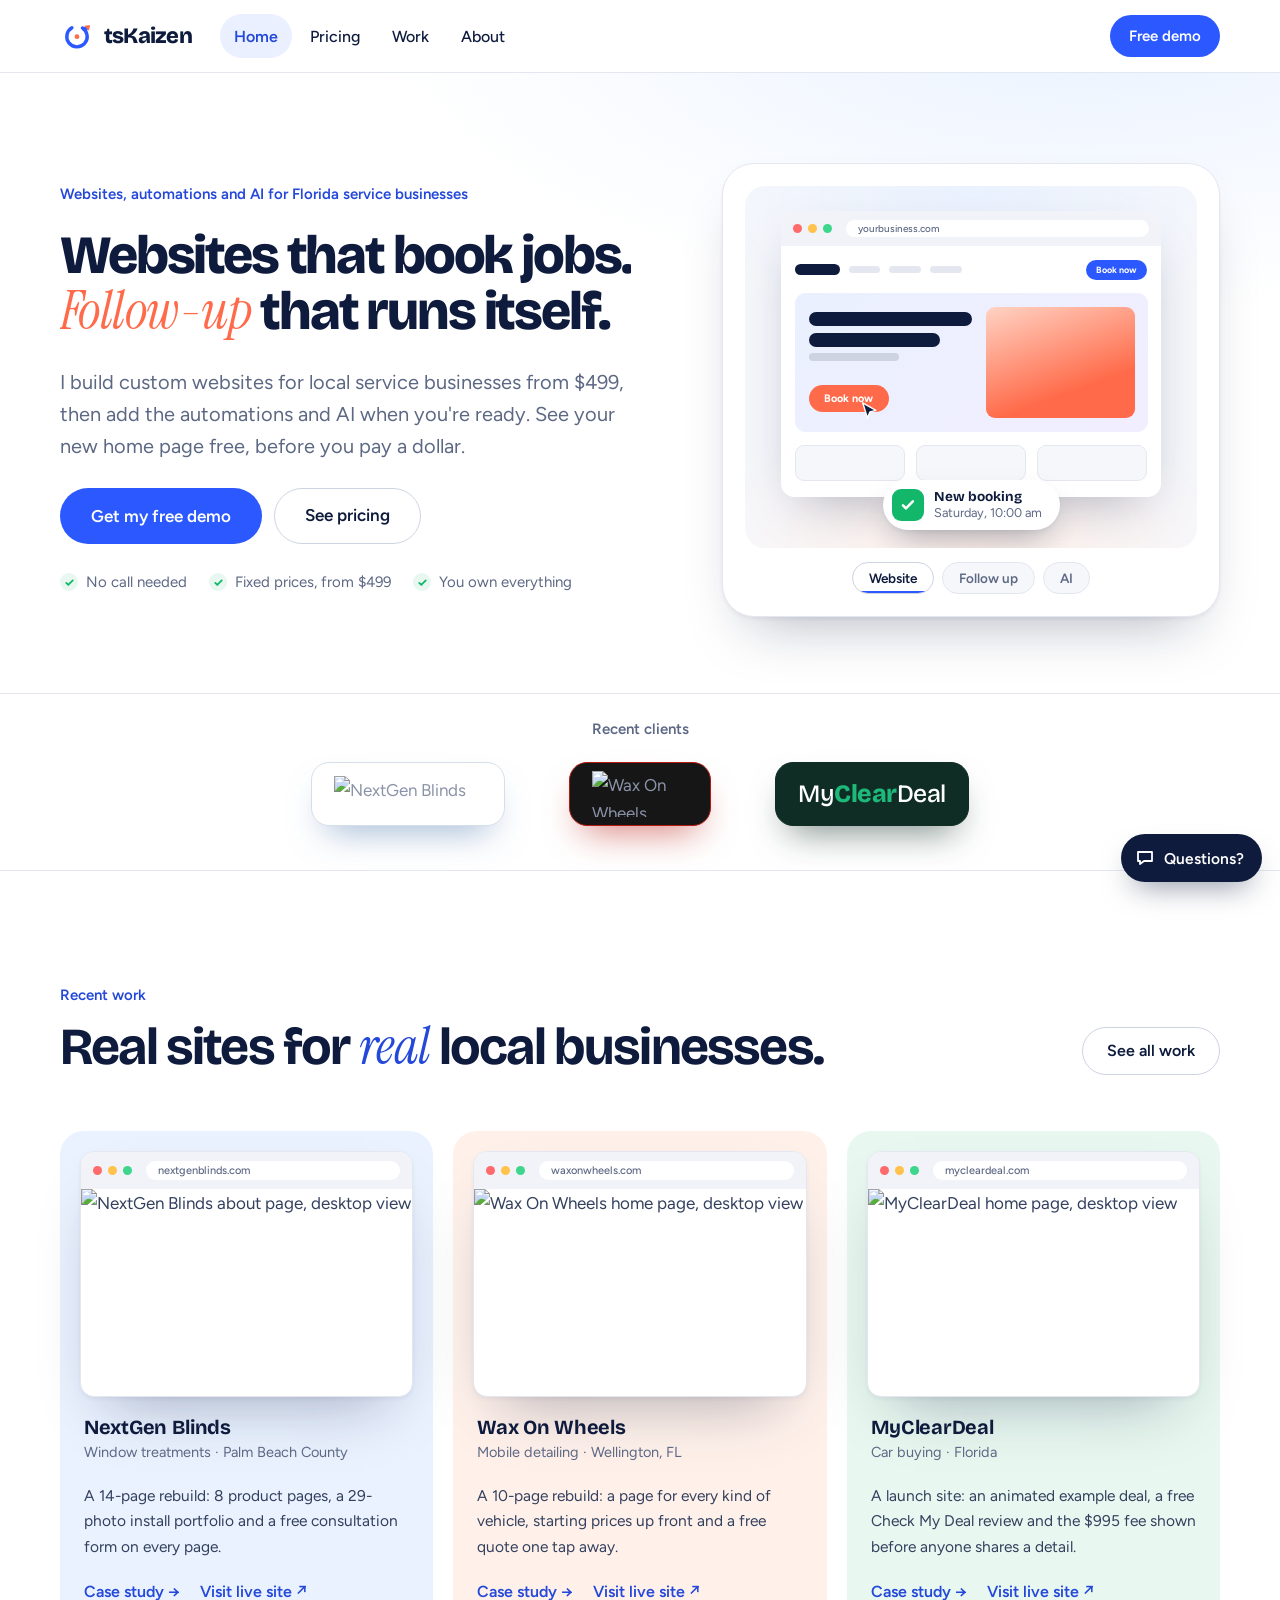
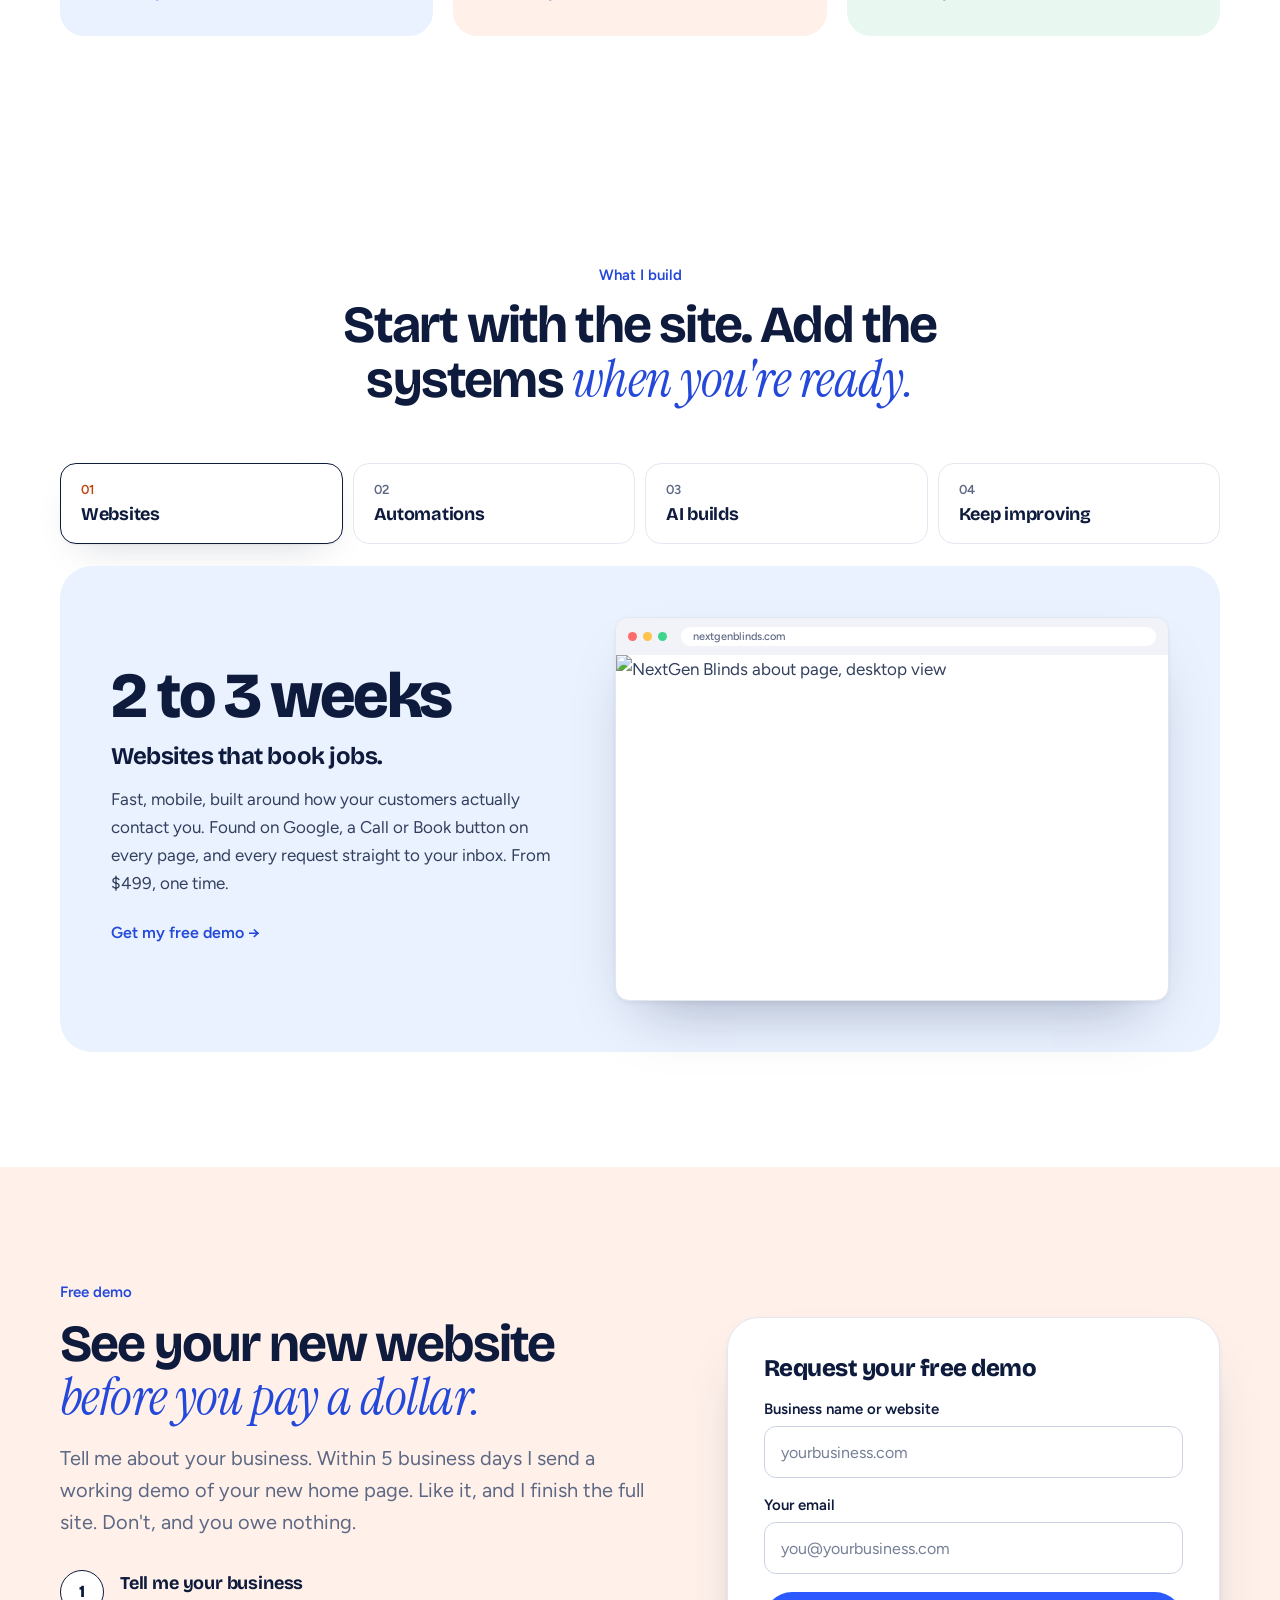
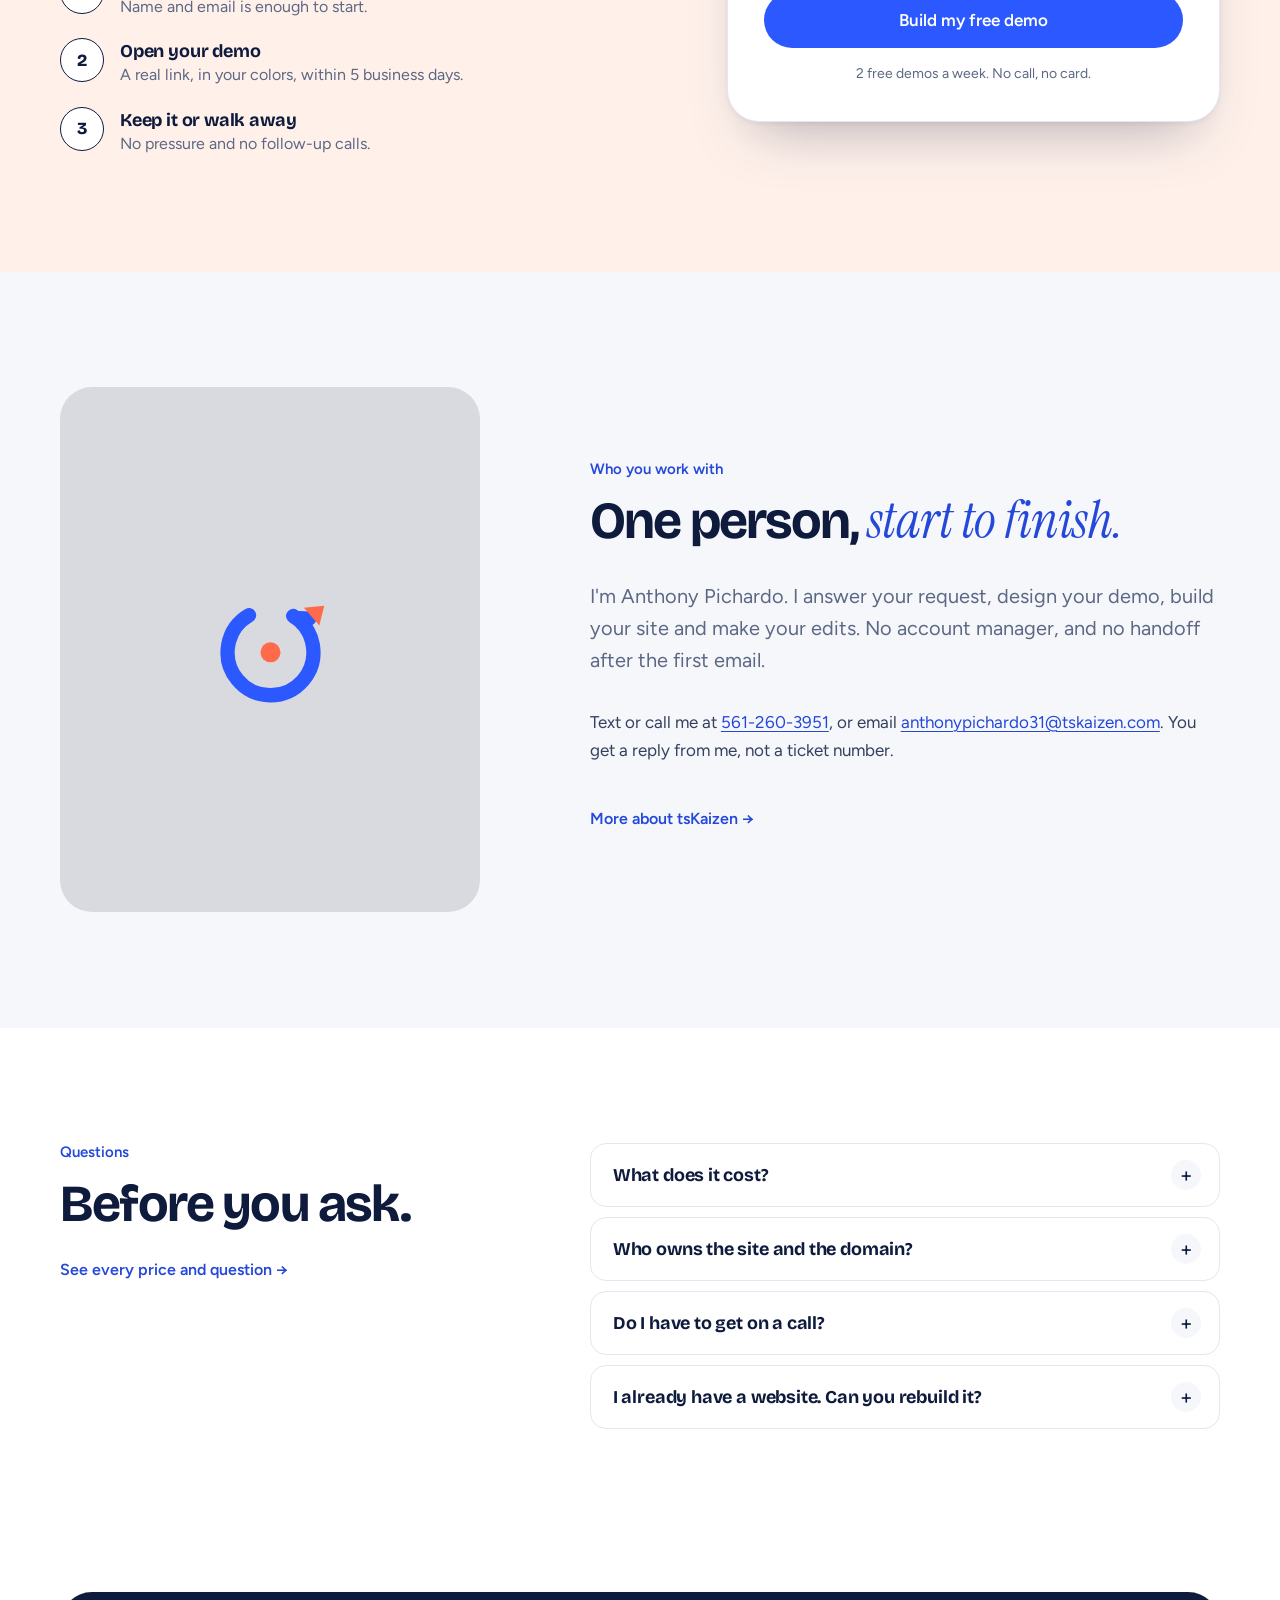
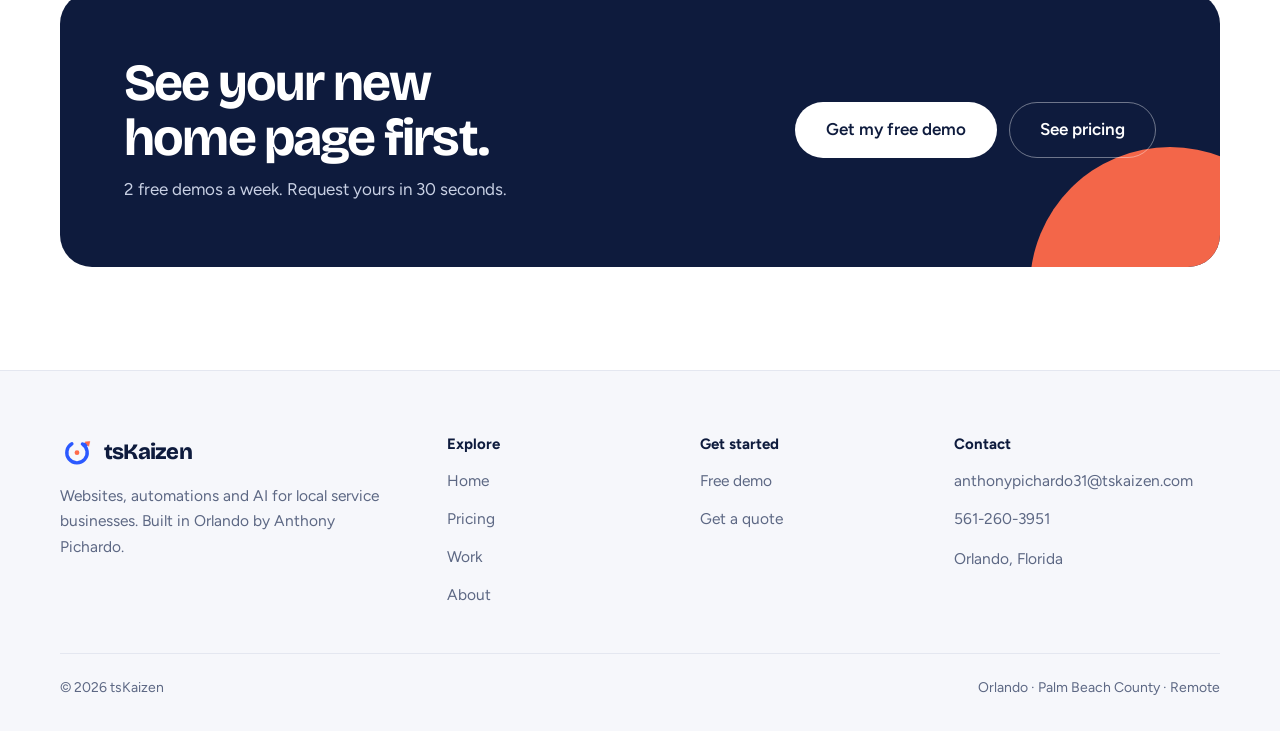
==== commit 5e97b82a: "Fit the home headline to its column on every screen size - Headline lines can no longer wrap mid-phr" ====
--- a/index.html
+++ b/index.html
@@ -3,14 +3,14 @@
 <head>
 <meta charset="utf-8">
 <meta name="viewport" content="width=device-width, initial-scale=1, viewport-fit=cover">
-<title>tsKaizen | Websites and AI for Florida service trades</title>
+<title>tsKaizen | Websites, automation and AI for local businesses</title>
 <meta name="claude:viewport-fit-sides" content="cover">
-<meta name="description" content="Websites, missed-call follow-up and AI assistants that help plumbers, roofers, HVAC, painters and detailers in Orlando and Palm Beach County book more jobs. Free demo before you pay.">
+<meta name="description" content="Websites, automations and AI tools that help local businesses get more customers and spend less time on busywork. Free demo before you pay.">
 <link rel="canonical" href="https://tskaizen.com/">
-<script type="application/ld+json">{"@context":"https://schema.org","@type":"ProfessionalService","name":"tsKaizen","url":"https://tskaizen.com/","email":"anthony@tskaizen.com","telephone":"+15612603951","image":"https://tskaizen.com/og.png","founder":{"@type":"Person","name":"Anthony Pichardo"},"address":{"@type":"PostalAddress","addressLocality":"Orlando","addressRegion":"FL","addressCountry":"US"},"areaServed":["Orlando","Central Florida","Palm Beach County","South Florida"],"priceRange":"$999 to $2,950+","description":"Websites, follow-up automations and AI assistants for Florida service trades. Free demo before you pay."}</script>
+<script type="application/ld+json">{"@context":"https://schema.org","@type":"ProfessionalService","name":"tsKaizen","url":"https://tskaizen.com/","email":"anthonypichardo31@tskaizen.com","telephone":"+15612603951","image":"https://tskaizen.com/og.png","founder":{"@type":"Person","name":"Anthony Pichardo"},"address":{"@type":"PostalAddress","addressLocality":"Orlando","addressRegion":"FL","addressCountry":"US"},"areaServed":["Orlando","Central Florida","Palm Beach County"],"priceRange":"$499 to $1,249+","description":"Websites, automations and AI tools that help local businesses get more customers and spend less time on busywork. Free demo before you pay."}</script>
 <meta property="og:type" content="website">
-<meta property="og:title" content="tsKaizen | Websites and AI for Florida service trades">
-<meta property="og:description" content="Websites, missed-call follow-up and AI assistants that help plumbers, roofers, HVAC, painters and detailers in Orlando and Palm Beach County book more jobs. Free demo before you pay.">
+<meta property="og:title" content="tsKaizen | Websites, automation and AI for local businesses">
+<meta property="og:description" content="Websites, automations and AI tools that help local businesses get more customers and spend less time on busywork. Free demo before you pay.">
 <meta property="og:image" content="https://tskaizen.com/og.png">
 <meta name="twitter:card" content="summary_large_image">
 <meta name="theme-color" content="#FFFFFF">
@@ -25,23 +25,23 @@
   <a class="brand" href="/" aria-label="tsKaizen home"><svg xmlns="http://www.w3.org/2000/svg" class="brand-mark" viewBox="0 0 100 100" aria-hidden="true"><path d="M 35.00 26.02 A 30.00 30.00 0 1 0 65.90 26.56 Q 67.28 28.21 70.05 28.10 L 77.17 28.38" fill="none" stroke="#2B59FF" stroke-width="10" stroke-linecap="round" stroke-linejoin="round"/><path d="M 87.58 19.33 L 84.13 33.19 L 73.37 20.82 Z" fill="#FF6B4A" stroke="#FF6B4A" stroke-width="2" stroke-linejoin="round"/><circle cx="50" cy="52" r="7" fill="#FF6B4A"/></svg><span>tsKaizen</span></a>
   <button class="menu-btn" type="button" aria-expanded="false" aria-controls="nav-links">Menu</button>
   <div class="nav-links" id="nav-links">
-    <ul><li><a href="/" aria-current="page">Home</a></li><li><a href="/trades">Trades</a></li><li><a href="/pricing">Pricing</a></li><li><a href="/work">Work</a></li><li><a href="/about">About</a></li></ul>
-    <div class="nav-cta"><a class="btn btn-ghost btn-sm" href="/quote">Get a quote</a><a class="btn btn-primary btn-sm" href="/#demo">Free demo</a></div>
+    <ul><li><a href="/" aria-current="page">Home</a></li><li><a href="/pricing">Pricing</a></li><li><a href="/work">Work</a></li><li><a href="/about">About</a></li></ul>
+    <div class="nav-cta"><a class="btn btn-primary btn-sm" href="/#demo">Free demo</a></div>
   </div>
 </nav></header>
 <main id="main">
 <section class="hero" id="top">
   <div class="wrap hero-grid">
     <div class="hero-copy hero-reveal">
-      <p class="eyebrow hero-eyebrow">For service trades in Orlando and Palm Beach County</p>
-      <h1 class="hero-title"><span class="ln"><span class="ln-in">More booked jobs.</span></span> <span class="ln"><span class="ln-in"><em>Less</em> <span class="rot" data-rotator><span class="rot-w is-on">phone tag.</span><span class="rot-w" aria-hidden="true">missed calls.</span><span class="rot-w" aria-hidden="true">paperwork.</span><span class="rot-w" aria-hidden="true">guesswork.</span></span></span></span></h1>
-      <p class="lede">I build the website, follow-up and AI tools that turn Google searches into calls and calls into booked jobs. You see a working demo of your new site before you pay anything.</p>
+      <p class="eyebrow">Websites, automations and AI for Florida service businesses</p>
+      <h1 class="hero-title hero-title-long"><span class="ln"><span class="ln-in"><span class="nb">Websites that</span> <span class="nb">book jobs.</span></span></span> <span class="ln"><span class="ln-in"><span class="nb"><em>Follow-up</em> that</span> <span class="nb">runs itself.</span></span></span></h1>
+      <p class="lede">I build custom websites for local service businesses from $499, then add the automations and AI when you're ready. See your new home page free, before you pay a dollar.</p>
       <div class="btn-row">
         <a class="btn btn-primary btn-lg" href="#demo">Get my free demo</a>
-        <a class="btn btn-ghost btn-lg" href="/trades">See your trade</a>
+        <a class="btn btn-ghost btn-lg" href="/pricing">See pricing</a>
       </div>
       <ul class="trust">
-        <li>Free demo first</li><li>Fixed scope and price</li><li>You own everything</li>
+        <li>No call needed</li><li>Fixed prices, from $499</li><li>You own everything</li>
       </ul>
     </div>
     <div class="hero-visual"><div class="mg" data-mg role="img" aria-label="Animated examples: a website builds itself and takes a booking, automations follow up on every new lead, and an AI assistant books a customer by chat">
@@ -61,10 +61,10 @@
       <div class="mgl-phone">
         <div class="mgl-time">9:41<span>Tuesday</span></div>
         <div class="mgl-stack">
-          <div class="mgl-n"><span class="mg-ico q"><svg viewBox="0 0 16 16"><path d="M3 3h10v7H7l-4 3z" fill="#fff"/></svg></span><div><b>New quote request</b><span>Water heater, Lake Worth</span></div><small>now</small></div>
-          <div class="mgl-n"><span class="mg-ico ok"><svg viewBox="0 0 16 16"><path d="M3 8.5l3 3L13 4.5" fill="none" stroke="#fff" stroke-width="2.6" stroke-linecap="round" stroke-linejoin="round"/></svg></span><div><b>Booking confirmed</b><span>Roof inspection, Thu 9:00</span></div><small>2m</small></div>
+          <div class="mgl-n"><span class="mg-ico q"><svg viewBox="0 0 16 16"><path d="M3 3h10v7H7l-4 3z" fill="#fff"/></svg></span><div><b>New quote request</b><span>Kitchen shades, 3 windows</span></div><small>now</small></div>
+          <div class="mgl-n"><span class="mg-ico ok"><svg viewBox="0 0 16 16"><path d="M3 8.5l3 3L13 4.5" fill="none" stroke="#fff" stroke-width="2.6" stroke-linecap="round" stroke-linejoin="round"/></svg></span><div><b>Booking confirmed</b><span>Full detail, Sat 10:00</span></div><small>2m</small></div>
           <div class="mgl-n"><span class="mg-ico star"><svg viewBox="0 0 20 20"><path d="M10 1.6l2.6 5.3 5.8.8-4.2 4.1 1 5.8L10 14.9l-5.2 2.7 1-5.8L1.6 7.7l5.8-.8z" fill="#fff"/></svg></span><div><b>New 5-star review</b><span>&ldquo;Fast, friendly, fair price&rdquo;</span></div><small>9m</small></div>
-          <div class="mgl-n"><span class="mg-ico call"><svg viewBox="0 0 16 16"><path d="M4.5 2l2 3-1.3 1.5a8 8 0 0 0 4.3 4.3L11 9.5l3 2-1 2.5C7.5 14 2 8.5 2 3z" fill="#fff"/></svg></span><div><b>Missed call, texted back</b><span>Auto reply sent</span></div><small>14m</small></div>
+          <div class="mgl-n"><span class="mg-ico call"><svg viewBox="0 0 16 16"><path d="M3 3h10v7H7l-4 3z" fill="#fff"/></svg></span><div><b>Review request sent</b><span>After Friday's job</span></div><small>14m</small></div>
         </div>
       </div>
       <div class="mg-float mgl-count"><span>Leads in an example week</span><b data-count-to="27">27</b></div>
@@ -86,38 +86,40 @@
 </div></div>
   </div>
 </section>
+
 <section class="logos logos-static" aria-label="Recent clients">
   <div class="wrap">
-    <div class="logos-head"><p>Recent client work</p></div>
-    <ul class="mq-track"><li class="mq-item mq-ngb"><span class="mq-card"><img class="mq-logo mq-logo-ngb" src="img/logos/nextgen-blinds.png" width="464" height="113" alt="NextGen Blinds" decoding="async"></span></li><li class="mq-item mq-wow"><span class="mq-card"><img class="mq-logo mq-logo-wow" src="img/logos/wax-on-wheels.png" width="236" height="113" alt="Wax On Wheels" decoding="async"></span></li><li class="mq-item mq-cd"><span class="mq-card"><span class="cd-word">My<b>Clear</b>Deal</span></span></li></ul>
-  </div>
-</section>
+    <div class="logos-head"><p>Recent clients</p></div>
+    <ul class="mq-track"><li class="mq-item mq-ngb is-pop"><span class="mq-card"><img class="mq-logo mq-logo-ngb" src="img/logos/nextgen-blinds.png" width="464" height="113" alt="NextGen Blinds" decoding="async"></span></li><li class="mq-item mq-wow is-pop"><span class="mq-card"><img class="mq-logo mq-logo-wow" src="img/logos/wax-on-wheels.png" width="236" height="113" alt="Wax On Wheels" decoding="async"></span></li><li class="mq-item mq-cd is-pop"><span class="mq-card"><span class="cd-word">My<b>Clear</b>Deal</span></span></li></ul>
+  </div>
+</section>
+
 <section class="section">
   <div class="wrap">
-    <div class="shead"><p class="eyebrow">Where the jobs go</p><h2>You already get leads. <em>Some of them leak.</em></h2>
-      <p class="lede">Before you pay for more traffic, plug the three places where people who already found you drop off.</p></div>
-    <div class="trio leak">
-      <div><span class="ico"><svg viewBox="0 0 24 24" fill="none" stroke="currentColor" stroke-width="2" stroke-linejoin="round"><rect x="6" y="2" width="12" height="20" rx="2.5"/><path d="M10.5 18h3"/></svg></span><h3>The site loses them on a phone.</h3><p>If a homeowner can't find your number, your service area and a way to ask for a quote in a few seconds, they hit back and call the next company.</p><p class="fix"><b>The fix:</b> a fast mobile site with Call and Quote on every screen.</p></div>
-      <div><span class="ico"><svg viewBox="0 0 24 24" fill="none" stroke="currentColor" stroke-width="2" stroke-linejoin="round"><path d="M5 3h4l2 5-2.5 1.5a11 11 0 0 0 6 6L16 13l5 2v4a2 2 0 0 1-2 2A16 16 0 0 1 3 5a2 2 0 0 1 2-2z"/></svg></span><h3>The call goes unanswered.</h3><p>You're on a roof or under a sink. The caller doesn't leave a voicemail. They call the next listing on Google.</p><p class="fix"><b>The fix:</b> missed calls texted back in seconds, and an AI assistant that can book.</p></div>
-      <div><span class="ico"><svg viewBox="0 0 24 24" fill="none" stroke="currentColor" stroke-width="2" stroke-linecap="round" stroke-linejoin="round"><path d="M20 12a8 8 0 1 1-2.3-5.7"/><path d="M20 4v5h-5"/></svg></span><h3>The quote goes quiet.</h3><p>Estimates go out and nobody follows up. Happy customers never get asked for a review, so the next homeowner never sees them.</p><p class="fix"><b>The fix:</b> automatic quote follow-ups and review requests after every job.</p></div>
-    </div>
-  </div>
-</section>
+    <div class="shead row"><div class="stack"><p class="eyebrow">Recent work</p><h2>Real sites for <em>real</em> local businesses.</h2></div><a class="btn btn-ghost" href="/work">See all work</a></div>
+    <div class="work-grid">
+      <article class="wcard tint-sky"><a class="wshot" href="/work#case-ngb" aria-label="NextGen Blinds case study"><figure class="frame-desk"><div class="frame-bar" aria-hidden="true"><i></i><i></i><i></i><span>nextgenblinds.com</span></div><img src="img/work/ngb-about-desk-720.jpg" srcset="img/work/ngb-about-desk-720.jpg 720w, img/work/ngb-about-desk.jpg 1440w" sizes="(max-width: 720px) 92vw, 380px" width="1440" height="900" alt="NextGen Blinds about page, desktop view" loading="lazy" decoding="async"></figure></a><div class="wmeta"><b>NextGen Blinds</b><span>Window treatments &middot; Palm Beach County</span></div><p class="wdesc">A 14-page rebuild: 8 product pages, a 29-photo install portfolio and a free consultation form on every page.</p><div class="wlinks"><a class="textlink" href="/work#case-ngb">Case study &rarr;</a><a class="textlink" href="https://nextgenblinds.com" target="_blank" rel="noopener">Visit live site &nearr;</a></div></article>
+      <article class="wcard tint-peach"><a class="wshot" href="/work#case-wow" aria-label="Wax On Wheels case study"><figure class="frame-desk"><div class="frame-bar" aria-hidden="true"><i></i><i></i><i></i><span>waxonwheels.com</span></div><img src="img/work/wow-home-desk-720.jpg" srcset="img/work/wow-home-desk-720.jpg 720w, img/work/wow-home-desk.jpg 1440w" sizes="(max-width: 720px) 92vw, 380px" width="1440" height="900" alt="Wax On Wheels home page, desktop view" loading="lazy" decoding="async"></figure></a><div class="wmeta"><b>Wax On Wheels</b><span>Mobile detailing &middot; Wellington, FL</span></div><p class="wdesc">A 10-page rebuild: a page for every kind of vehicle, starting prices up front and a free quote one tap away.</p><div class="wlinks"><a class="textlink" href="/work#case-wow">Case study &rarr;</a><a class="textlink" href="https://waxonwheels.com" target="_blank" rel="noopener">Visit live site &nearr;</a></div></article>
+      <article class="wcard tint-mint"><a class="wshot" href="/work#case-cd" aria-label="MyClearDeal case study"><figure class="frame-desk"><div class="frame-bar" aria-hidden="true"><i></i><i></i><i></i><span>mycleardeal.com</span></div><img src="img/work/cd-home-desk-720.jpg" srcset="img/work/cd-home-desk-720.jpg 720w, img/work/cd-home-desk.jpg 1440w" sizes="(max-width: 720px) 92vw, 380px" width="1440" height="900" alt="MyClearDeal home page, desktop view" loading="lazy" decoding="async"></figure></a><div class="wmeta"><b>MyClearDeal</b><span>Car buying &middot; Florida</span></div><p class="wdesc">A launch site: an animated example deal, a free Check My Deal review and the $995 fee shown before anyone shares a detail.</p><div class="wlinks"><a class="textlink" href="/work#case-cd">Case study &rarr;</a><a class="textlink" href="https://mycleardeal.com" target="_blank" rel="noopener">Visit live site &nearr;</a></div></article>
+    </div>
+  </div>
+</section>
+
 <section class="section">
   <div class="wrap">
     <div class="shead center"><p class="eyebrow">What I build</p><h2>Start with the site. Add the systems <em>when you're ready.</em></h2></div>
     <div class="ftabs" data-tabs>
       <div class="ftab-list" role="tablist" aria-label="What I build">
         <button type="button" role="tab" id="ft-1" aria-controls="fp-1" aria-selected="true"><span>01</span>Websites</button>
-        <button type="button" role="tab" id="ft-2" aria-controls="fp-2" aria-selected="false"><span>02</span>Follow-up</button>
+        <button type="button" role="tab" id="ft-2" aria-controls="fp-2" aria-selected="false"><span>02</span>Automations</button>
         <button type="button" role="tab" id="ft-3" aria-controls="fp-3" aria-selected="false"><span>03</span>AI builds</button>
-        <button type="button" role="tab" id="ft-4" aria-controls="fp-4" aria-selected="false"><span>04</span>Care</button>
+        <button type="button" role="tab" id="ft-4" aria-controls="fp-4" aria-selected="false"><span>04</span>Keep improving</button>
       </div>
       <div class="ftab-panel tint-sky" id="fp-1" role="tabpanel" aria-labelledby="ft-1">
         <div class="fp-copy">
           <p class="fp-stat">2 to 3 weeks</p>
           <h3>Websites that book jobs.</h3>
-          <p>Built mobile first for how homeowners search: a page for each service and city you cover, your reviews on the page, and a Call or Quote button on every screen.</p>
+          <p>Fast, mobile, built around how your customers actually contact you. Found on Google, a Call or Book button on every page, and every request straight to your inbox. From $499, one time.</p>
           <a class="textlink" href="#demo">Get my free demo &rarr;</a>
         </div>
         <div class="fp-visual"><figure class="frame-desk"><div class="frame-bar" aria-hidden="true"><i></i><i></i><i></i><span>nextgenblinds.com</span></div><img src="img/work/ngb-about-desk-720.jpg" srcset="img/work/ngb-about-desk-720.jpg 720w, img/work/ngb-about-desk.jpg 1440w" sizes="(max-width: 960px) 92vw, 640px" width="1440" height="900" alt="NextGen Blinds about page, desktop view" fetchpriority="high" decoding="async"></figure></div>
@@ -125,17 +127,17 @@
       <div class="ftab-panel tint-peach" id="fp-2" role="tabpanel" aria-labelledby="ft-2" hidden>
         <div class="fp-copy">
           <p class="fp-stat">Hands free</p>
-          <h3>Follow-up that runs itself.</h3>
-          <p>Missed calls get a text back in seconds, quote requests get an instant reply, and every finished job gets a review request. It all runs while you're on the job.</p>
-          <a class="textlink" href="/pricing#addons">See automations &rarr;</a>
-        </div>
-        <div class="fp-visual"><div class="mg-stage fp-mock" role="img" aria-label="A phone receiving automatic follow ups: a quote request answered, a missed call texted back, a review request sent and a social post scheduled"><div class="mg-scene mg-leads is-on" aria-hidden="true">
+          <h3>Automations that follow up for you.</h3>
+          <p>Quote requests answered, review requests sent and social posts scheduled without you touching them, even when you're on a job.</p>
+          <a class="textlink" href="/pricing#addons">See automations, from $149 &rarr;</a>
+        </div>
+        <div class="fp-visual"><div class="mg-stage fp-mock" role="img" aria-label="A phone receiving automatic follow ups: a quote request answered, a booking made by the AI assistant, a review request sent and a social post scheduled"><div class="mg-scene mg-leads is-on" aria-hidden="true">
           <div class="mgl-phone">
             <div class="mgl-time">9:41<span>Tuesday</span></div>
             <div class="mgl-stack">
               <div class="mgl-n"><span class="mg-ico ok"><svg viewBox="0 0 16 16"><path d="M3 8.5l3 3L13 4.5" fill="none" stroke="#fff" stroke-width="2.6" stroke-linecap="round" stroke-linejoin="round"/></svg></span><div><b>Post scheduled</b><span>Social Media Manager</span></div><small>now</small></div>
               <div class="mgl-n"><span class="mg-ico star"><svg viewBox="0 0 20 20"><path d="M10 1.6l2.6 5.3 5.8.8-4.2 4.1 1 5.8L10 14.9l-5.2 2.7 1-5.8L1.6 7.7l5.8-.8z" fill="#fff"/></svg></span><div><b>Review request sent</b><span>After Saturday's job</span></div><small>3m</small></div>
-              <div class="mgl-n"><span class="mg-ico call"><svg viewBox="0 0 16 16"><path d="M4.5 2l2 3-1.3 1.5a8 8 0 0 0 4.3 4.3L11 9.5l3 2-1 2.5C7.5 14 2 8.5 2 3z" fill="#fff"/></svg></span><div><b>Missed call, texted back</b><span>Auto reply sent</span></div><small>8m</small></div>
+              <div class="mgl-n"><span class="mg-ico ok"><svg viewBox="0 0 16 16"><path d="M3 8.5l3 3L13 4.5" fill="none" stroke="#fff" stroke-width="2.6" stroke-linecap="round" stroke-linejoin="round"/></svg></span><div><b>Booked by AI assistant</b><span>Saturday, 10:00 am</span></div><small>8m</small></div>
               <div class="mgl-n"><span class="mg-ico q"><svg viewBox="0 0 16 16"><path d="M3 3h10v7H7l-4 3z" fill="#fff"/></svg></span><div><b>Quote request answered</b><span>Instant reply sent</span></div><small>12m</small></div>
             </div>
           </div>
@@ -145,9 +147,9 @@
       <div class="ftab-panel tint-mint" id="fp-3" role="tabpanel" aria-labelledby="ft-3" hidden>
         <div class="fp-copy">
           <p class="fp-stat">Always on</p>
-          <h3>AI that answers like your office would.</h3>
-          <p>An assistant trained on your services, service area, hours and prices. It answers questions, sends quotes and books appointments, and hands anything it doesn't know to you.</p>
-          <a class="textlink" href="/pricing#addons">See AI options &rarr;</a>
+          <h3>Custom AI builds.</h3>
+          <p>Assistants that answer questions, send quotes and book appointments so your team doesn't have to. Trained on your hours, services and prices, and they hand anything they don't know to you.</p>
+          <a class="textlink" href="/pricing#addons">See AI options, $299 setup &rarr;</a>
         </div>
         <div class="fp-visual"><div class="mg-stage fp-mock" role="img" aria-label="A chat where an AI assistant answers a customer question and sends them a quote"><div class="mg-scene mg-ai is-on" aria-hidden="true">
           <div class="mgl-phone mga-phone">
@@ -165,110 +167,82 @@
       <div class="ftab-panel tint-lilac" id="fp-4" role="tabpanel" aria-labelledby="ft-4" hidden>
         <div class="fp-copy">
           <p class="fp-stat">Every month</p>
-          <h3>A site that keeps getting better.</h3>
-          <p>Care plans cover hosting, backups and edits, plus Google Business Profile posts and a short monthly report on calls and form leads.</p>
-          <a class="textlink" href="/pricing#care">See care plans &rarr;</a>
+          <h3>Keep getting better every month.</h3>
+          <p>Care plans handle hosting, backups and edits, so your site stays fast and current while you run the business.</p>
+          <a class="textlink" href="/pricing#care">See care plans, from $59 a month &rarr;</a>
         </div>
         <div class="fp-visual"><figure class="frame-desk"><div class="frame-bar" aria-hidden="true"><i></i><i></i><i></i><span>waxonwheels.com</span></div><img src="img/work/wow-gallery-desk-720.jpg" srcset="img/work/wow-gallery-desk-720.jpg 720w, img/work/wow-gallery-desk.jpg 1440w" sizes="(max-width: 960px) 92vw, 640px" width="1440" height="900" alt="Wax On Wheels gallery page, desktop view" fetchpriority="high" decoding="async"></figure></div>
       </div>
     </div>
   </div>
 </section>
-<section class="section alt">
-  <div class="wrap">
-    <div class="shead row"><div class="stack"><p class="eyebrow">Who I build for</p><h2>Built for the trades. <em>Plumbing to pressure washing.</em></h2></div><a class="btn btn-ghost" href="/trades">All trades</a></div>
-    <p class="lede" style="margin-bottom:28px">Every trade gets found and booked a little differently. Pick yours to see what goes into the site.</p>
-    <nav class="trade-grid" aria-label="Trades"><a href="/plumbers"><b>Plumbing</b><span class="tg-sub">Emergency calls, water heaters, drains</span><span class="tg-go">See what goes in &rarr;</span></a><a href="/roofers"><b>Roofing</b><span class="tg-sub">Inspections, storm damage, instant estimates</span><span class="tg-go">See what goes in &rarr;</span></a><a href="/hvac"><b>HVAC</b><span class="tg-sub">AC repair, maintenance plans, installs</span><span class="tg-go">See what goes in &rarr;</span></a><a href="/painters"><b>Painting</b><span class="tg-sub">Interior, exterior, cabinet refinishing</span><span class="tg-go">See what goes in &rarr;</span></a><a href="/detailers"><b>Mobile detailing</b><span class="tg-sub">Packages, vehicle types, booking</span><span class="tg-go">See what goes in &rarr;</span></a><a href="/pressure-washing"><b>Pressure washing</b><span class="tg-sub">Driveways, roofs, before and after</span><span class="tg-go">See what goes in &rarr;</span></a></nav>
-  </div>
-</section>
+
 <section class="section demo-band" id="demo">
   <div class="wrap demo-grid">
     <div class="stack-lg">
       <div class="stack"><p class="eyebrow">Free demo</p><h2>See your new website <em>before you pay a dollar.</em></h2>
-        <p class="lede">Send me your business. Within 5 business days you get a working demo of your new home page with your name, services and colors. Like it, and we finish the full site. Don't, and you owe nothing.</p></div>
+        <p class="lede">Tell me about your business. Within 5 business days I send a working demo of your new home page. Like it, and I finish the full site. Don't, and you owe nothing.</p></div>
       <ol class="steps">
-        <li><b>Tell me your business</b><span>A name and an email is enough to start.</span></li>
-        <li><b>Open your demo</b><span>A real link you can click through on your phone.</span></li>
-        <li><b>Keep it or walk away</b><span>If you want it, we pick a plan. If not, no hard feelings.</span></li>
+        <li><b>Tell me your business</b><span>Name and email is enough to start.</span></li>
+        <li><b>Open your demo</b><span>A real link, in your colors, within 5 business days.</span></li>
+        <li><b>Keep it or walk away</b><span>No pressure and no follow-up calls.</span></li>
       </ol>
     </div>
-    <form class="demo-card" id="demo-form" data-formspree data-success="Got it. Your demo link will land in your inbox within 5 business days." novalidate>
+    <form class="demo-card" id="demo-form" data-formspree data-success="Got it. Your demo link will land in your inbox within 5 business days. Want it sooner? Text your logo and photos to 561-260-3951." novalidate>
       <input type="hidden" name="_subject" value="Free demo request">
       <input type="text" name="_gotcha" tabindex="-1" autocomplete="off" class="hp" aria-hidden="true">
-      
       <p class="demo-h">Request your free demo</p>
       <div class="field"><label for="d-biz">Business name or website</label><input id="d-biz" name="business" type="text" placeholder="yourbusiness.com" required></div>
       <div class="field"><label for="d-email">Your email</label><input id="d-email" name="email" type="email" autocomplete="email" placeholder="you@yourbusiness.com" required></div>
-      <div class="field"><label for="d-phone">Mobile <span class="opt">(optional, I'll text the link)</span></label><input id="d-phone" name="phone" type="tel" autocomplete="tel" placeholder="(555) 555-5555"></div>
       <button class="btn btn-primary btn-lg" type="submit">Build my free demo</button>
-      <p class="demo-note">2 free demos a week. No card, no contract.</p>
+      <p class="demo-note">2 free demos a week. No call, no card.</p>
       <p class="form-status" role="status" hidden></p>
     </form>
   </div>
 </section>
-<section class="section">
-  <div class="wrap">
-    <div class="shead row"><div class="stack"><p class="eyebrow">Recent work</p><h2>Real sites for <em>real</em> local businesses.</h2></div><a class="btn btn-ghost" href="/work">See all work</a></div>
-    <div class="work-grid">
-      <a class="wcard tint-sky" href="/work#case-ngb"><figure class="frame-desk"><div class="frame-bar" aria-hidden="true"><i></i><i></i><i></i><span>nextgenblinds.com</span></div><img src="img/work/ngb-about-desk-720.jpg" srcset="img/work/ngb-about-desk-720.jpg 720w, img/work/ngb-about-desk.jpg 1440w" sizes="(max-width: 720px) 92vw, 380px" width="1440" height="900" alt="NextGen Blinds about page, desktop view" loading="lazy" decoding="async"></figure><div class="wmeta"><b>NextGen Blinds</b><span>Window treatments &middot; Palm Beach County</span></div><p class="wdesc">14 pages: 8 product pages, a 29-photo install portfolio and a consultation form on every page.</p></a>
-      <a class="wcard tint-peach" href="/work#case-wow"><figure class="frame-desk"><div class="frame-bar" aria-hidden="true"><i></i><i></i><i></i><span>waxonwheels.com</span></div><img src="img/work/wow-home-desk-720.jpg" srcset="img/work/wow-home-desk-720.jpg 720w, img/work/wow-home-desk.jpg 1440w" sizes="(max-width: 720px) 92vw, 380px" width="1440" height="900" alt="Wax On Wheels home page, desktop view" loading="lazy" decoding="async"></figure><div class="wmeta"><b>Wax On Wheels</b><span>Mobile detailing &middot; Wellington, FL</span></div><p class="wdesc">10 pages: a page for every vehicle type, starting prices up front and a quote one tap away.</p></a>
-      <a class="wcard tint-mint" href="/work#case-cd"><figure class="frame-desk"><div class="frame-bar" aria-hidden="true"><i></i><i></i><i></i><span>MyClearDeal</span></div><img src="img/work/cd-home-desk-720.jpg" srcset="img/work/cd-home-desk-720.jpg 720w, img/work/cd-home-desk.jpg 1440w" sizes="(max-width: 720px) 92vw, 380px" width="1440" height="900" alt="MyClearDeal home page, desktop view" loading="lazy" decoding="async"></figure><div class="wmeta"><b>MyClearDeal</b><span>Car buying &middot; Florida</span></div><p class="wdesc">A launch site with an animated example deal, a free deal review and the fee shown up front.</p></a>
-    </div>
-  </div>
-</section>
-<section class="section alt">
+
+<section class="section alt" aria-labelledby="founder-h">
+  <div class="wrap split founder">
+    <figure class="founder-photo"><img src="img/anthony.jpg" alt="Anthony Pichardo, founder of tsKaizen" width="1200" height="1600" loading="lazy" decoding="async" onerror="this.remove()"></figure>
+    <div class="stack-lg">
+      <div class="stack"><p class="eyebrow">Who you work with</p><h2 id="founder-h">One person, <em>start to finish.</em></h2></div>
+      <p class="lede">I'm Anthony Pichardo. I answer your request, design your demo, build your site and make your edits. No account manager, and no handoff after the first email.</p>
+      <p>Text or call me at <a href="tel:+15612603951">561-260-3951</a>, or email <a data-email href="mailto:anthonypichardo31@tskaizen.com">anthonypichardo31@tskaizen.com</a>. You get a reply from me, not a ticket number.</p>
+      <a class="textlink" href="/about">More about tsKaizen &rarr;</a>
+    </div>
+  </div>
+</section>
+
+<section class="section" aria-labelledby="faq-h">
   <div class="wrap split">
-    <div class="stack"><p class="eyebrow">How it works</p><h2>From demo to booked jobs <em>in about 3 weeks.</em></h2>
-      <p class="lede">One fixed price, agreed in writing before any work starts. Half to start, half at launch.</p>
-      <div class="btn-row"><a class="btn btn-primary" href="#demo">Start with a free demo</a></div></div>
-    <ol class="steps steps-lg">
-      <li><b>Free demo</b><span>Your new home page, live, within 5 business days.</span></li>
-      <li><b>Pick a plan</b><span>Two options, one recommended, both with the price in writing.</span></li>
-      <li><b>Launch</b><span>2 to 3 weeks later. Every call button and form tested on a real phone before it goes live.</span></li>
-      <li><b>Keep improving</b><span>Monthly report, small edits, review requests and new pages as you grow.</span></li>
-    </ol>
-  </div>
-</section>
-<section class="section">
-  <div class="wrap split founder">
-    <div class="about-mark"><svg xmlns="http://www.w3.org/2000/svg" class="spin-slow-wrap draw" viewBox="0 0 100 100" aria-hidden="true"><path class="loop" d="M 35.00 26.02 A 30.00 30.00 0 1 0 65.90 26.56 Q 67.28 28.21 70.05 28.10 L 77.17 28.38" fill="none" stroke="#2B59FF" stroke-width="10" stroke-linecap="round" stroke-linejoin="round"/><path d="M 87.58 19.33 L 84.13 33.19 L 73.37 20.82 Z" fill="#FF6B4A" stroke="#FF6B4A" stroke-width="2" stroke-linejoin="round"/><circle cx="50" cy="52" r="7" fill="#FF6B4A"/></svg></div>
-    <div class="stack-lg">
-      <div class="stack"><p class="eyebrow">Who you work with</p><h2>One person, <em>start to finish.</em></h2></div>
-      <p>I'm Anthony Pichardo. I'm based in Orlando and I build every site myself. My background is operations: finding where work gets stuck and building the system that unsticks it. Before tsKaizen I built the full operating system for a 300+ member organization and shipped a tournament app used by 30 people live at once.</p>
-      <p>When you call, you talk to the person building your site. No account manager, no handoff.</p>
-      <div class="btn-row"><a class="btn btn-ghost" href="/about">More about me</a><a class="btn btn-ghost" href="tel:+15612603951">Call or text 561-260-3951</a></div>
-    </div>
-  </div>
-</section>
-<section class="section">
-  <div class="wrap split">
-    <div class="stack"><p class="eyebrow">Questions</p><h2>Straight answers.</h2></div>
+    <div class="stack"><p class="eyebrow">Questions</p><h2 id="faq-h">Before you ask.</h2><a class="textlink" href="/pricing">See every price and question &rarr;</a></div>
     <div class="faq">
-      <details><summary>What does it cost?</summary><p>Website builds are fixed packages with the price on the <a href="/pricing">pricing page</a>. You see your free demo first, then pick between two options. The price is in writing before any work starts and never grows after you approve it.</p></details>
-      <details><summary>I already have a website. Is that a problem?</summary><p>Not at all. Most of my work is rebuilds. I keep the photos and copy worth keeping, and your email keeps working the whole time. If the site is fine and the problem is follow-up, I'll tell you that and quote the follow-up instead.</p></details>
-      <details><summary>Do you only work with trades?</summary><p>Mostly home and mobile service businesses in Orlando and Palm Beach County. If you run a local service business somewhere else in Florida, send it over anyway.</p></details>
-      <details><summary>How long does it take?</summary><p>Your demo is ready within 5 business days. Most sites launch 2 to 3 weeks after you pick a plan and send your logo, photos and service list.</p></details>
-      <details><summary>Who owns the site?</summary><p>You do. The domain is in your name, the code lives in an account you own, and you can take it anywhere once it's paid for.</p></details>
-    </div>
-  </div>
-</section>
+      <details><summary>What does it cost?</summary><p>Website builds are a fixed $499, $749 or $1,249 depending on size, half to start and half at launch. Care plans are optional, from $59 a month. You approve one number before any work starts.</p></details>
+      <details><summary>Who owns the site and the domain?</summary><p>You do. The domain is registered in your name, the code lives in an account you own, and hosting is under your email.</p></details>
+      <details><summary>Do I have to get on a call?</summary><p>No. The demo form and the quote form give me enough to start. If something is unclear, I'll ask by email. If you'd rather talk, call or text 561-260-3951.</p></details>
+      <details><summary>I already have a website. Can you rebuild it?</summary><p>Yes, at the same prices. I keep the copy and photos worth keeping, and your email keeps working the whole time.</p></details>
+    </div>
+  </div>
+</section>
+
 <section class="section-tight">
   <div class="wrap">
     <div class="cta">
-      <div><h2>See your new site before you pay a dollar.</h2><p>2 free demos a week. Request yours in 30 seconds.</p></div>
+      <div><h2>See your new home page first.</h2><p>2 free demos a week. Request yours in 30 seconds.</p></div>
       <div class="btn-row"><a class="btn btn-light btn-lg" href="#demo">Get my free demo</a><a class="btn btn-outline-light btn-lg" href="/pricing">See pricing</a></div>
     </div>
   </div>
 </section>
+
 </main>
-<nav class="mobile-cta" aria-label="Quick actions"><a class="btn btn-ghost" href="tel:+15612603951">Call or text</a><a class="btn btn-primary" href="/#demo">Free demo</a></nav>
+<nav class="mobile-cta" aria-label="Quick actions"><a class="btn btn-ghost" href="/pricing">See prices</a><a class="btn btn-primary" href="/#demo">Free demo</a></nav>
 <footer class="site-footer"><div class="wrap">
   <div class="foot-top">
     <div class="foot-brand"><a class="brand" href="/"><svg xmlns="http://www.w3.org/2000/svg" class="brand-mark" viewBox="0 0 100 100" aria-hidden="true"><path d="M 35.00 26.02 A 30.00 30.00 0 1 0 65.90 26.56 Q 67.28 28.21 70.05 28.10 L 77.17 28.38" fill="none" stroke="#2B59FF" stroke-width="10" stroke-linecap="round" stroke-linejoin="round"/><path d="M 87.58 19.33 L 84.13 33.19 L 73.37 20.82 Z" fill="#FF6B4A" stroke="#FF6B4A" stroke-width="2" stroke-linejoin="round"/><circle cx="50" cy="52" r="7" fill="#FF6B4A"/></svg><span>tsKaizen</span></a>
-      <p>Websites, follow-up and AI that help Florida service trades book more jobs. Built in Orlando.</p></div>
-    <div><p class="foot-h">Explore</p><ul><li><a href="/">Home</a></li><li><a href="/trades">Trades</a></li><li><a href="/pricing">Pricing</a></li><li><a href="/work">Work</a></li><li><a href="/about">About</a></li></ul></div>
-    <div><p class="foot-h">Trades</p><ul><li><a href="/plumbers">Plumbing</a></li><li><a href="/roofers">Roofing</a></li><li><a href="/hvac">HVAC</a></li><li><a href="/painters">Painting</a></li><li><a href="/detailers">Mobile detailing</a></li><li><a href="/pressure-washing">Pressure washing</a></li></ul></div>
-    <div><p class="foot-h">Contact</p><ul><li><a href="mailto:anthony@tskaizen.com" data-email style="overflow-wrap:anywhere">anthony@tskaizen.com</a></li><li><a href="tel:+15612603951">561-260-3951</a></li><li>Orlando, Florida</li><li><a href="/#demo">Free demo</a> &middot; <a href="/quote">Get a quote</a></li></ul></div>
+      <p>Websites, automations and AI for local service businesses. Built in Orlando by Anthony Pichardo.</p></div>
+    <div><p class="foot-h">Explore</p><ul><li><a href="/">Home</a></li><li><a href="/pricing">Pricing</a></li><li><a href="/work">Work</a></li><li><a href="/about">About</a></li></ul></div>
+    <div><p class="foot-h">Get started</p><ul><li><a href="/#demo">Free demo</a></li><li><a href="/quote">Get a quote</a></li></ul></div>
+    <div><p class="foot-h">Contact</p><ul><li style="overflow-wrap:anywhere"><a data-email href="mailto:anthonypichardo31@tskaizen.com">anthonypichardo31@tskaizen.com</a></li><li><a href="tel:+15612603951">561-260-3951</a></li><li>Orlando, Florida</li></ul></div>
   </div>
   <div class="foot-base"><span>&copy; <span data-year>2026</span> tsKaizen</span><span>Orlando &middot; Palm Beach County &middot; Remote</span></div>
 </div></footer>
--- a/site.css
+++ b/site.css
@@ -657,47 +657,69 @@
 .fp-toast { padding: 2cqw 4cqw 2cqw 2cqw; }
 .mg-leads.is-on .fp-toast { animation: mg-float .6s 4.8s; }
 
-/* ---- Overnight revision (Nov 2026): trades, leak, spread, founder ---- */
-.hero-eyebrow { margin-bottom: 14px; }
-.logos-static .mq-track { display: flex; flex-wrap: wrap; justify-content: center; gap: 14px; animation: none; transform: none; width: auto; }
-.trio.leak > div { gap: 14px; }
-.trio .fix { margin-top: auto; padding-top: 14px; border-top: 1px solid rgba(14,27,61,.12); font-size: 15.5px; color: var(--ink); }
-.trio .fix b { font-weight: 700; }
-.trio-2 { grid-template-columns: repeat(2, 1fr); }
-@media (max-width: 800px) { .trio-2 { grid-template-columns: 1fr; } }
-.trade-grid { display: grid; grid-template-columns: repeat(3, minmax(0, 1fr)); gap: 14px; }
-.trade-grid a { display: grid; gap: 6px; padding: 22px 24px; border: 1.5px solid var(--line); border-radius: var(--r-lg); background: var(--card); text-decoration: none; color: inherit; transition: border-color .15s, transform .15s, box-shadow .15s; }
-.trade-grid a:hover { border-color: var(--ink); transform: translateY(-3px); box-shadow: var(--shadow); }
-.trade-grid b { font: 700 21px var(--display); color: var(--ink); letter-spacing: -.015em; }
-.trade-grid .tg-sub { color: var(--muted); font-size: 15.5px; }
-.trade-grid .tg-go { margin-top: 8px; font: 600 15px var(--body); color: var(--blue-text); }
-@media (max-width: 900px) { .trade-grid { grid-template-columns: repeat(2, minmax(0, 1fr)); } }
-@media (max-width: 560px) { .trade-grid { grid-template-columns: 1fr; } }
-.wcard .wdesc { color: var(--muted); font-size: 15.5px; margin-top: -6px; }
-.steps-lg { gap: 26px; }
-.founder .about-mark { max-width: 360px; justify-self: center; }
-@media (max-width: 860px) { .founder .about-mark { display: none; } }
-.checks-lg { gap: 18px; font-size: 17px; }
-.checks-lg b { color: var(--ink); }
-.chips-lg { list-style: none; margin: 0; padding: 0; gap: 10px; }
-.chips-lg .chip { font-size: 15.5px; padding: 9px 16px; background: var(--card); border: 1.5px solid var(--line); }
-.trade-split { display: grid; grid-template-columns: 1.2fr .8fr; gap: clamp(28px, 5vw, 72px); align-items: center; }
-.trade-split > * { min-width: 0; }
-.trade-chat { min-height: 380px; }
-@media (max-width: 860px) { .trade-chat { min-height: 0; max-width: 420px; justify-self: center; width: 100%; } }
-@media (max-width: 860px) { .trade-split { grid-template-columns: 1fr; } }
-.page-head .kicker a { color: inherit; text-decoration: none; }
-.page-head .kicker a:hover { text-decoration: underline; }
-.founding { margin: -8px 0 30px; text-align: center; }
-.spread-band { padding-block: 0 clamp(64px, 8vw, 104px); background: var(--bg-2); }
-.spread { display: grid; grid-template-columns: 1.3fr 1fr auto; gap: 28px 40px; align-items: center; padding: clamp(26px, 4vw, 40px); border-radius: var(--r-xl); background: var(--card); border: 1.5px solid var(--line); }
-.spread h2 { font-size: clamp(28px, 3.2vw, 40px); }
-.spread p { color: var(--muted); }
-.spread-prices { display: grid; grid-template-columns: 1fr 1fr; gap: 12px; }
-.spread-prices div { display: grid; gap: 2px; padding: 18px 20px; border-radius: var(--r-md); background: var(--tint-sky); }
-.spread-prices b { font: 800 34px/1 var(--display); color: var(--ink); letter-spacing: -.03em; }
-.spread-prices span { font-size: 14px; color: var(--muted); }
-.spread-prices small { margin-top: 6px; font: 600 14px var(--body); color: var(--ink-2); }
-@media (max-width: 960px) { .spread { grid-template-columns: 1fr; } .spread .btn { justify-self: start; } }
-.foot-top a { color: inherit; }
-.plan-badge { background: var(--coral-text); }
+/* Static client strip (Home) */
+.logos-static .mq-track { width: auto; flex-wrap: wrap; justify-content: center; padding: 10px 0 14px; }
+.logos-static .mq-item.is-pop .mq-card { transform: none; }
+
+/* Home headline: two even lines where the column is wide enough, four short lines on phones.
+   Size follows the width of its own column, so no line can overflow or wrap unevenly. */
+.hero-copy { container-type: inline-size; }
+.hero-title-long { font-size: clamp(34px, 9cqw, 64px); line-height: 1.02; }
+.hero-title-long .ln-in, .hero-title-long .nb { white-space: nowrap; }
+@media (min-width: 961px) { .hero-grid { grid-template-columns: 1.2fr 1fr; } }
+@container (max-width: 469px) {
+  .hero-title-long { font-size: clamp(34px, 15cqw, 60px); line-height: 1; }
+  .hero-title-long .nb { display: block; }
+}
+.hero-copy .eyebrow { text-wrap: balance; }
+.hero-copy .lede { text-wrap: pretty; }
+
+/* Work cards with their own links */
+.wshot { display: block; text-decoration: none; color: inherit; }
+.wdesc { padding: 0 4px; font-size: 15.5px; color: var(--ink-2); }
+.wlinks { display: flex; flex-wrap: wrap; gap: 0 20px; padding: 0 4px; margin-top: -8px; }
+
+/* Stat rows that hold words, not counters */
+.stat-facts b { font-size: clamp(24px, 2.4vw, 32px); }
+@media (max-width: 720px) { .stat-facts { grid-template-columns: 1fr 1fr; } }
+
+/* Founder block */
+.founder { align-items: center; }
+.founder-photo { position: relative; margin: 0; aspect-ratio: 4 / 5; max-width: 420px; width: 100%; overflow: hidden; border-radius: var(--r-xl);
+  background: #D9DADF url("data:image/svg+xml,%3Csvg xmlns='http://www.w3.org/2000/svg' viewBox='0 0 100 100'%3E%3Cpath d='M 35 26.02 A 30 30 0 1 0 65.9 26.56 Q 67.28 28.21 70.05 28.1 L 77.17 28.38' fill='none' stroke='%232B59FF' stroke-width='10' stroke-linecap='round' stroke-linejoin='round'/%3E%3Cpath d='M 87.58 19.33 L 84.13 33.19 L 73.37 20.82 Z' fill='%23FF6B4A'/%3E%3Ccircle cx='50' cy='52' r='7' fill='%23FF6B4A'/%3E%3C/svg%3E") center / 34% no-repeat; }
+/* The portrait has a lot of empty backdrop: zoom to head and torso */
+.founder-photo img { position: absolute; width: 180%; max-width: none; height: auto; left: -42%; top: -56%; }
+@media (max-width: 800px) { .founder-photo { max-width: 320px; } }
+
+/* Quote page has no sticky bar */
+@media (max-width: 720px) { body.no-bar { padding-bottom: 0; } }
+
+/* Guided assistant */
+.qa-launch { position: fixed; right: max(18px, env(safe-area-inset-right, 0px)); bottom: calc(18px + env(safe-area-inset-bottom, 0px)); z-index: 45; display: inline-flex; align-items: center; gap: 9px; min-height: 48px; padding: 0 18px 0 14px; border: 0; border-radius: 999px; background: var(--ink); color: #fff; font: 600 15.5px var(--body); cursor: pointer; box-shadow: 0 14px 30px -12px rgba(14,27,61,.55); }
+.qa-launch:hover { background: #18295A; }
+.qa-launch svg { width: 20px; height: 20px; }
+.qa-launch.qa-wait { opacity: 0; pointer-events: none; }
+.qa-launch { transition: opacity .25s; }
+.qa-panel { position: fixed; right: max(18px, env(safe-area-inset-right, 0px)); bottom: calc(18px + env(safe-area-inset-bottom, 0px)); z-index: 60; width: min(380px, calc(100vw - 24px)); height: min(560px, calc(100dvh - 36px)); display: grid; grid-template-rows: auto 1fr auto auto; background: var(--card); border: 1px solid var(--line-2); border-radius: var(--r-lg); overflow: hidden; box-shadow: 0 30px 70px -24px rgba(14,27,61,.5); }
+.qa-panel[hidden] { display: none; }
+.qa-head { display: flex; align-items: start; gap: 12px; padding: 16px 14px 14px 18px; background: var(--ink); color: #fff; }
+.qa-head b { display: block; font: 700 17px var(--display); }
+.qa-head span { display: block; margin-top: 3px; font-size: 13px; line-height: 1.4; color: #C9D1E6; }
+.qa-close { margin-left: auto; flex: none; width: 40px; height: 40px; border: 0; border-radius: 50%; background: rgba(255,255,255,.12); color: #fff; font-size: 22px; line-height: 1; cursor: pointer; }
+.qa-log { overflow-y: auto; padding: 16px; display: grid; gap: 10px; align-content: start; background: var(--bg-2); }
+.qa-msg { max-width: 88%; padding: 10px 14px; border-radius: 16px; font-size: 15px; line-height: 1.5; overflow-wrap: anywhere; }
+.qa-msg.bot { justify-self: start; background: var(--card); border: 1px solid var(--line); color: var(--ink-2); border-bottom-left-radius: 6px; }
+.qa-msg.me { justify-self: end; background: var(--blue); color: #fff; border-bottom-right-radius: 6px; }
+.qa-msg a { color: var(--blue-text); font-weight: 600; }
+.qa-chips { display: flex; gap: 8px; padding: 10px 14px; overflow-x: auto; border-top: 1px solid var(--line); scrollbar-width: none; }
+.qa-chips button { flex: none; min-height: 36px; padding: 0 13px; border: 1.5px solid var(--line-2); border-radius: 999px; background: var(--card); color: var(--ink); font: 600 14px var(--body); cursor: pointer; }
+.qa-chips button:hover { border-color: var(--blue); color: var(--blue-text); }
+.qa-form { display: flex; gap: 8px; padding: 10px 14px 14px; }
+.qa-form input { flex: 1; min-width: 0; min-height: 44px; padding: 0 14px; border: 1.5px solid var(--line-2); border-radius: 999px; font: 400 16px var(--body); color: var(--ink); background: var(--card); }
+.qa-form button { flex: none; min-height: 44px; padding: 0 16px; border: 0; border-radius: 999px; background: var(--blue); color: #fff; font: 600 15px var(--body); cursor: pointer; }
+@media (max-width: 720px) {
+  .qa-launch { bottom: calc(82px + env(safe-area-inset-bottom, 0px)); right: 14px; width: 48px; height: 48px; min-height: 0; padding: 0; justify-content: center; }
+  .qa-launch .qa-label { position: absolute; width: 1px; height: 1px; overflow: hidden; clip: rect(0 0 0 0); white-space: nowrap; }
+  body.no-bar .qa-launch { bottom: calc(14px + env(safe-area-inset-bottom, 0px)); }
+  .qa-panel { right: 12px; bottom: calc(12px + env(safe-area-inset-bottom, 0px)); height: min(560px, calc(100dvh - 24px)); }
+}
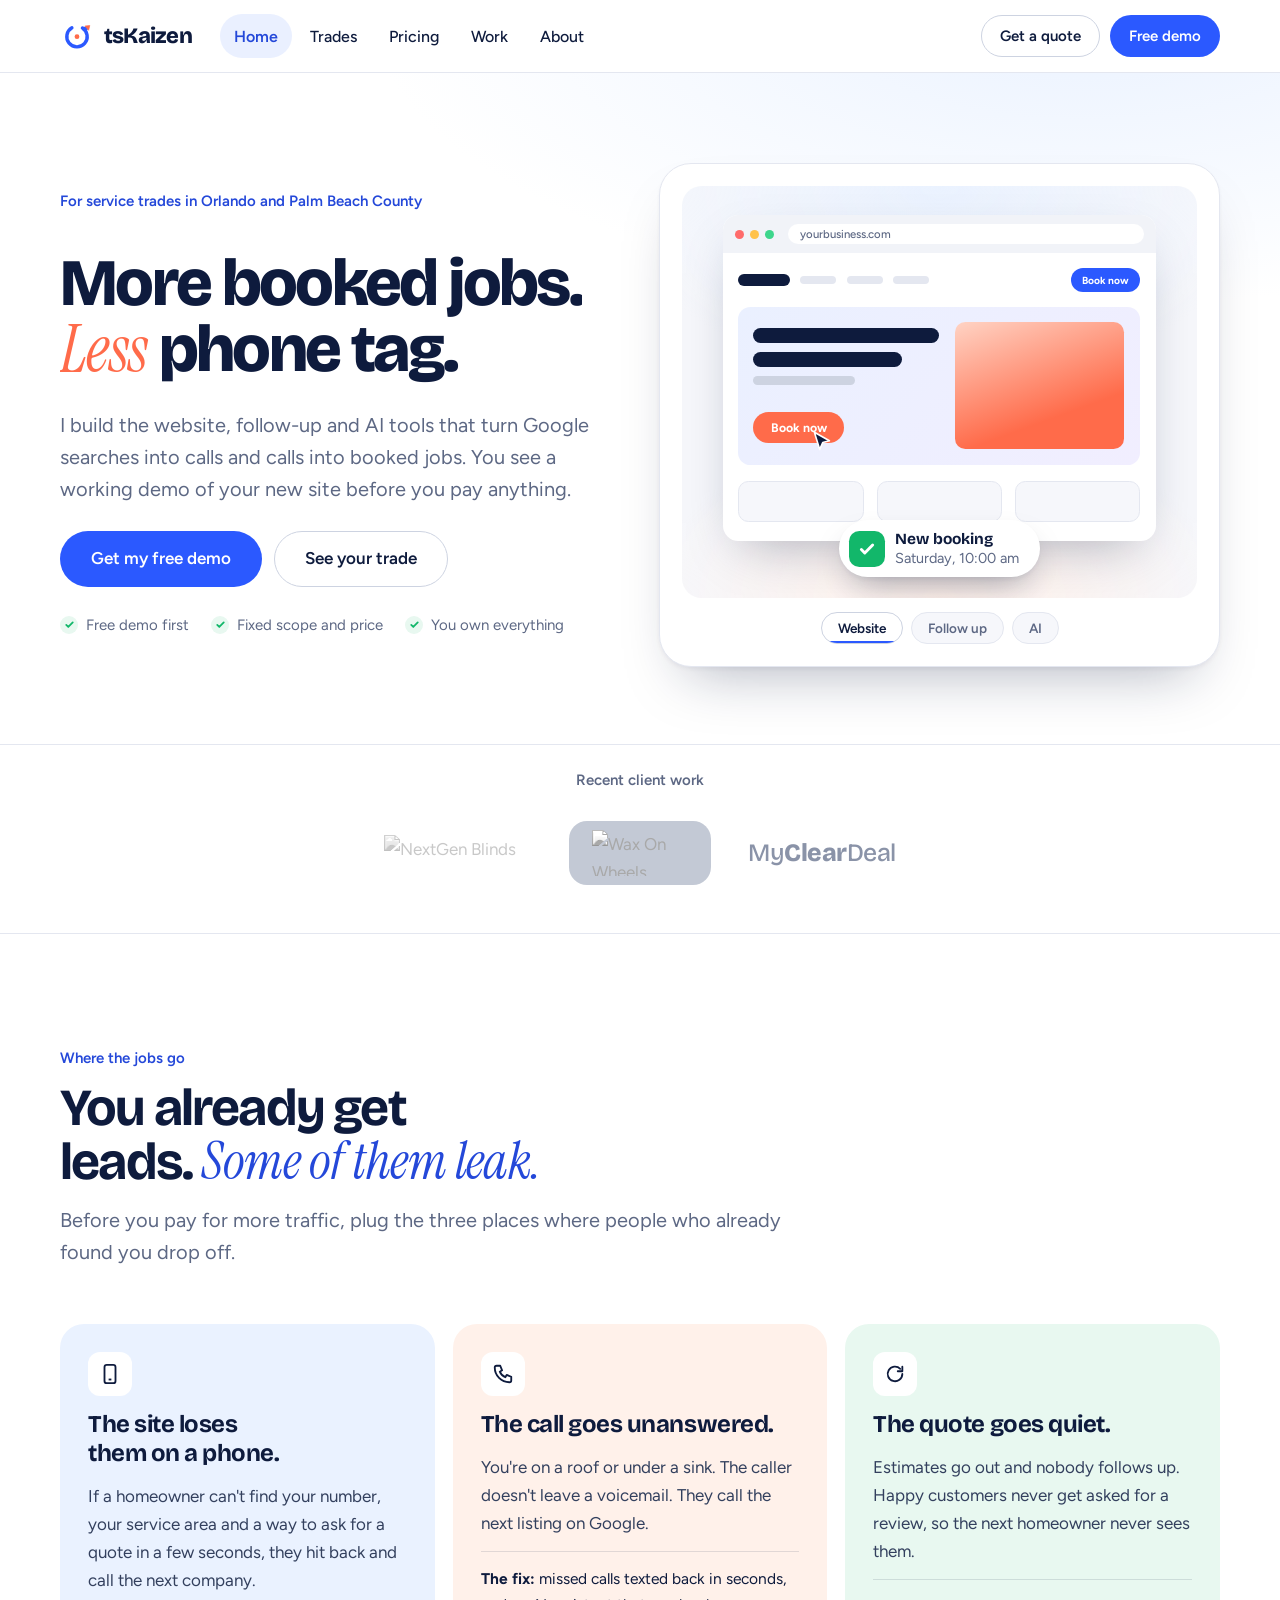
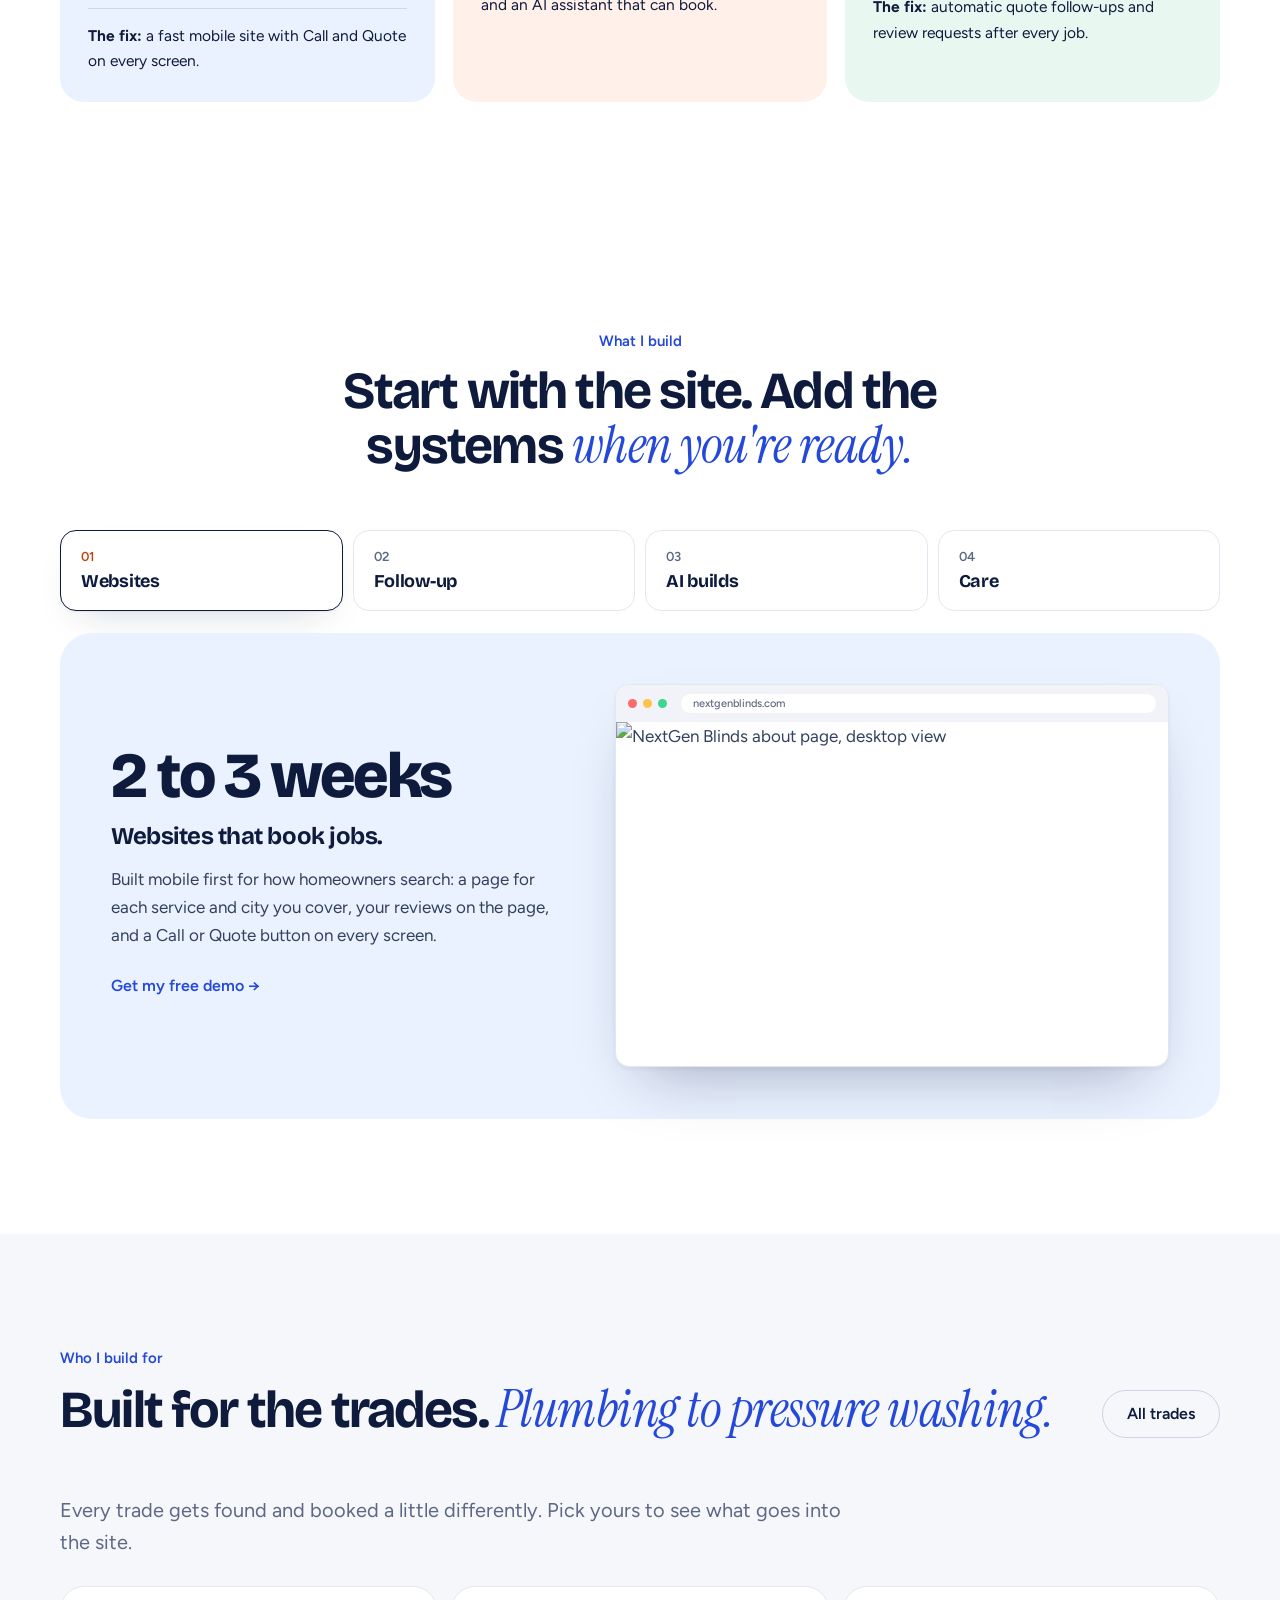
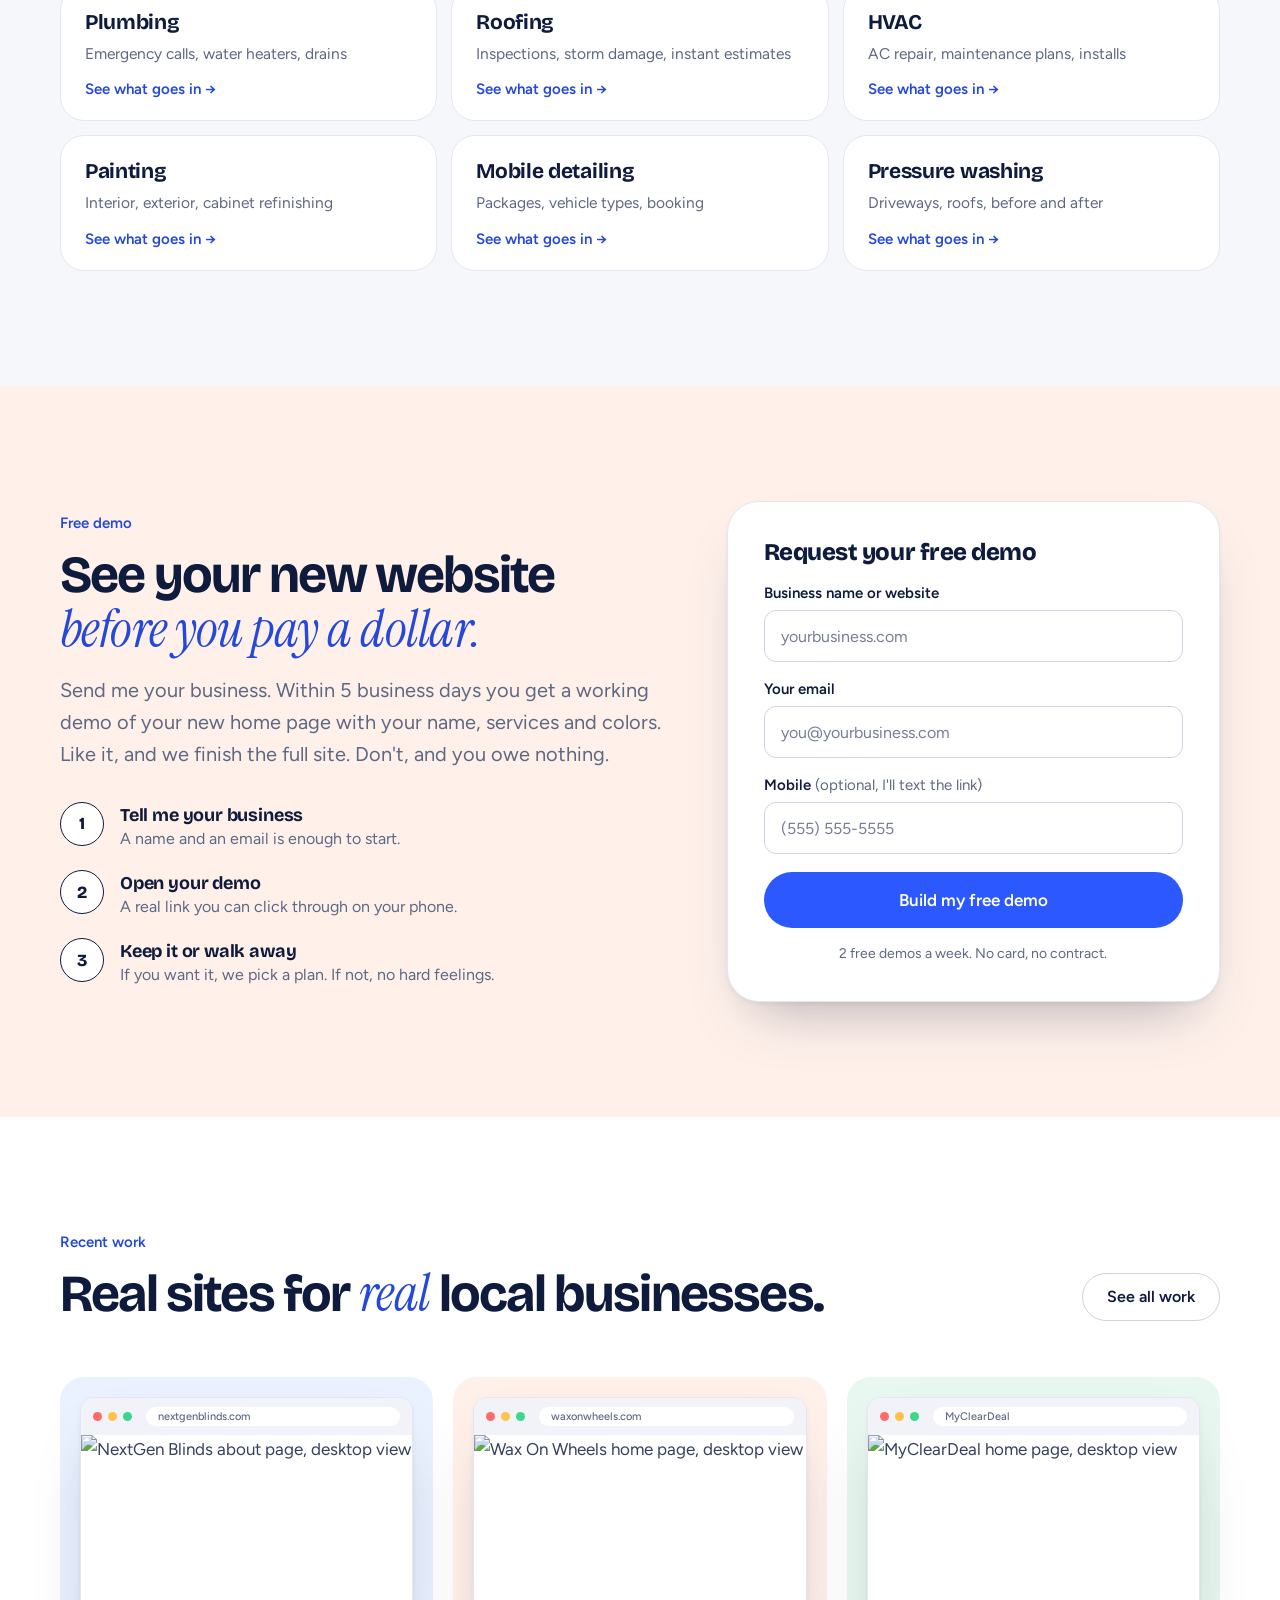
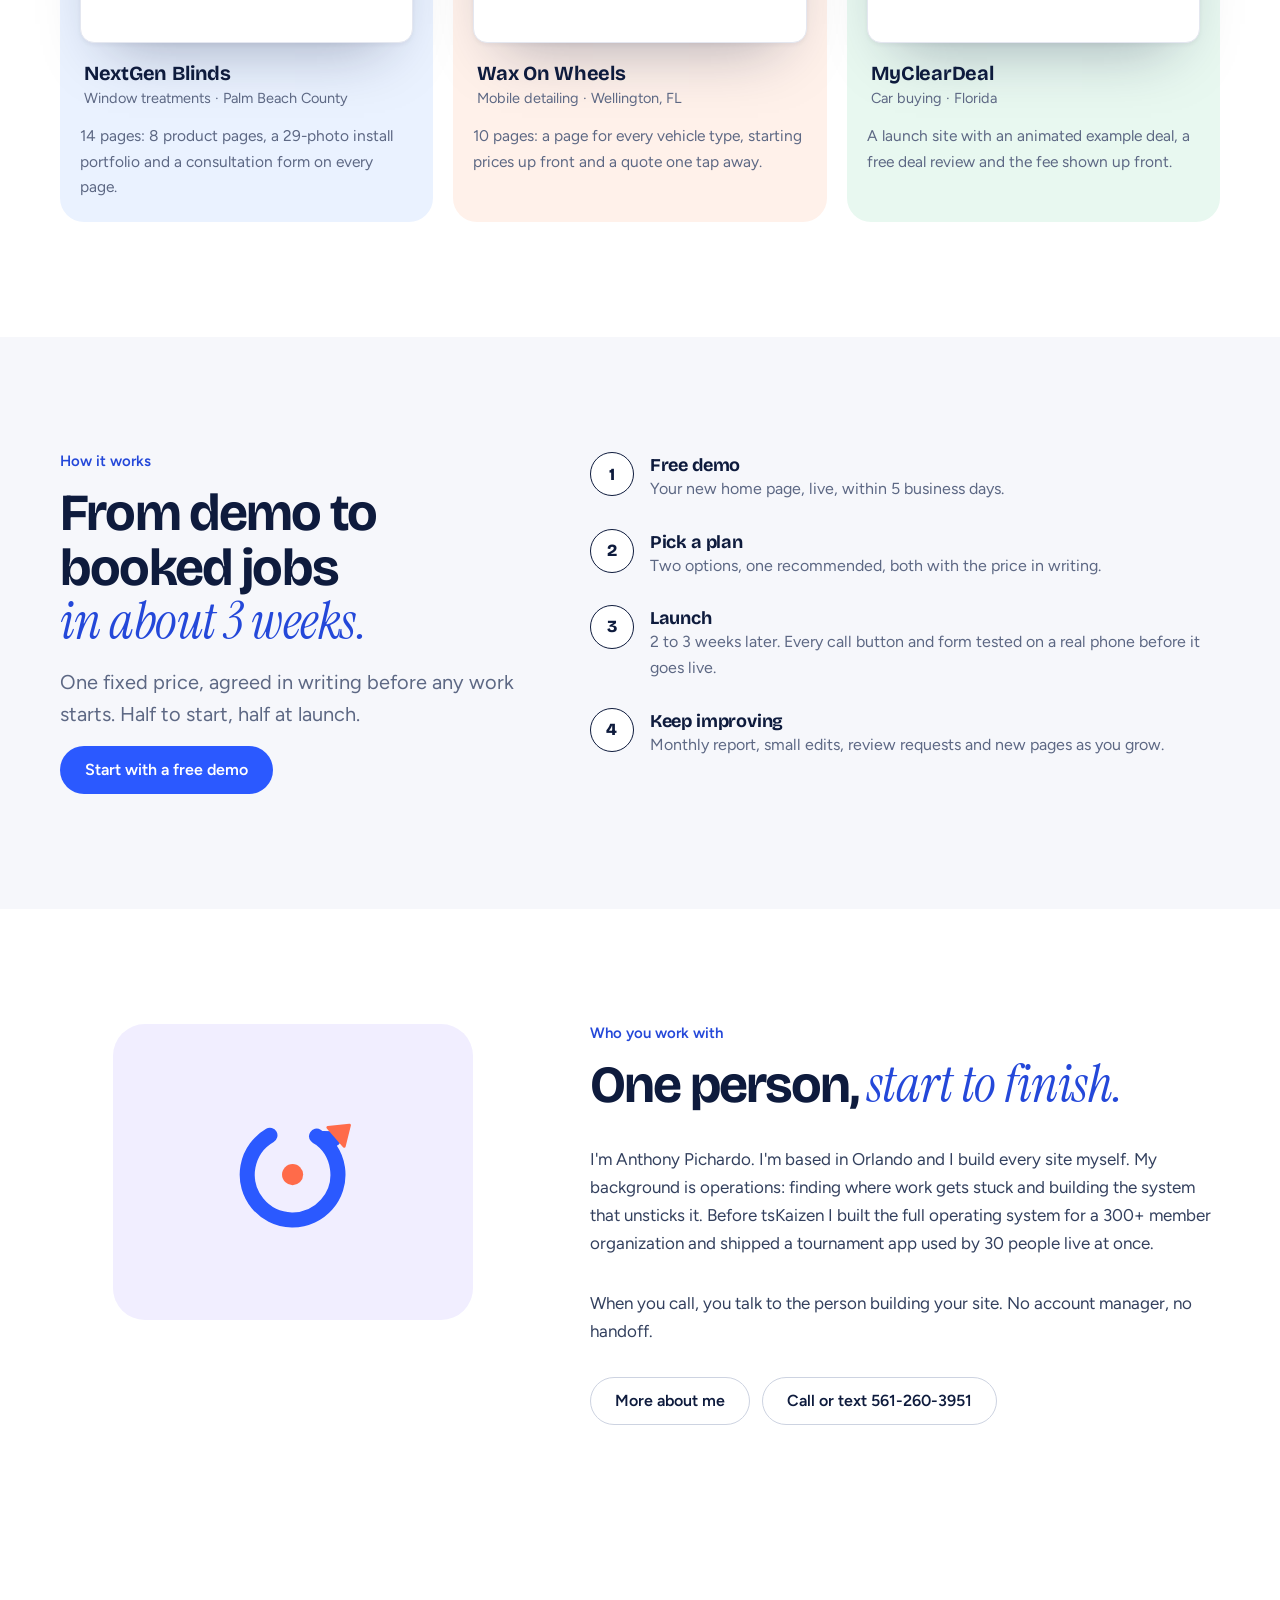
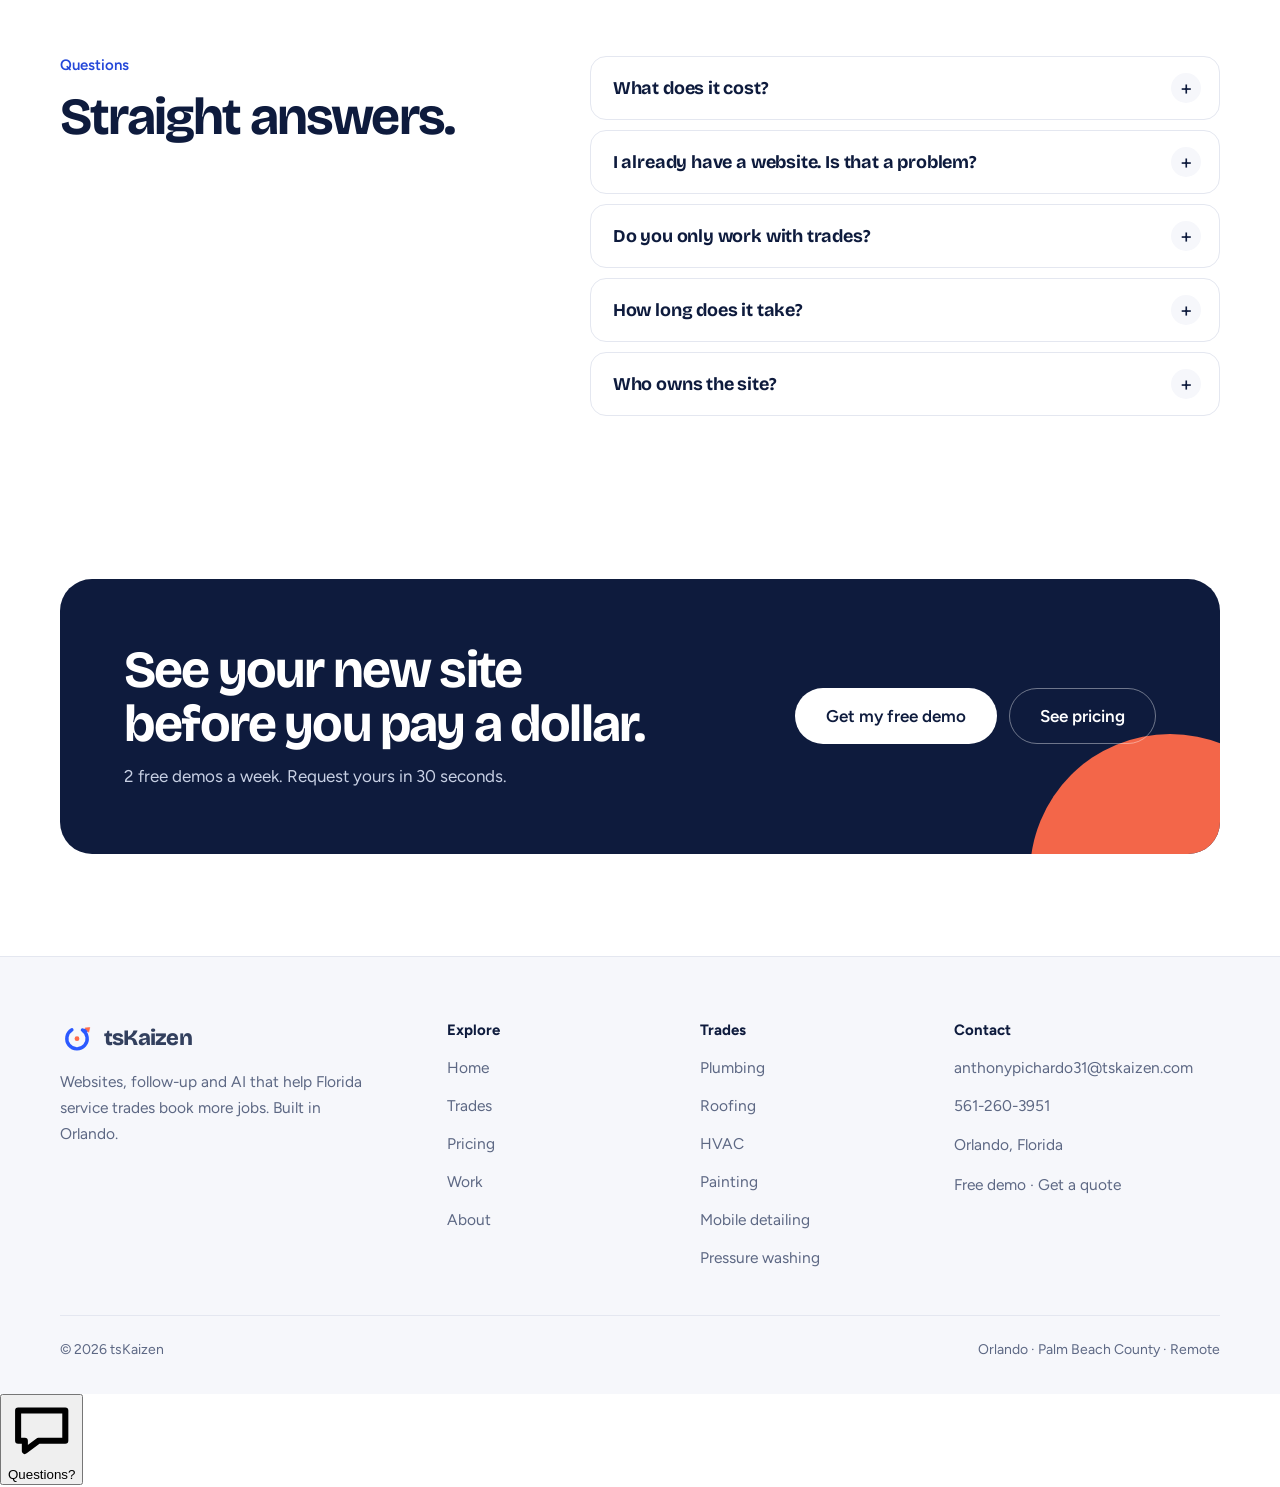
==== commit 2cceab91: "Keep the home headline on two even lines at every screen width The headline was wrapping into four l" ====
--- a/index.html
+++ b/index.html
@@ -3,14 +3,14 @@
 <head>
 <meta charset="utf-8">
 <meta name="viewport" content="width=device-width, initial-scale=1, viewport-fit=cover">
-<title>tsKaizen | Websites, automation and AI for local businesses</title>
+<title>tsKaizen | Websites and AI for Florida service trades</title>
 <meta name="claude:viewport-fit-sides" content="cover">
-<meta name="description" content="Websites, automations and AI tools that help local businesses get more customers and spend less time on busywork. Free demo before you pay.">
+<meta name="description" content="Websites, missed-call follow-up and AI assistants that help plumbers, roofers, HVAC, painters and detailers in Orlando and Palm Beach County book more jobs. Free demo before you pay.">
 <link rel="canonical" href="https://tskaizen.com/">
-<script type="application/ld+json">{"@context":"https://schema.org","@type":"ProfessionalService","name":"tsKaizen","url":"https://tskaizen.com/","email":"anthonypichardo31@tskaizen.com","telephone":"+15612603951","image":"https://tskaizen.com/og.png","founder":{"@type":"Person","name":"Anthony Pichardo"},"address":{"@type":"PostalAddress","addressLocality":"Orlando","addressRegion":"FL","addressCountry":"US"},"areaServed":["Orlando","Central Florida","Palm Beach County"],"priceRange":"$499 to $1,249+","description":"Websites, automations and AI tools that help local businesses get more customers and spend less time on busywork. Free demo before you pay."}</script>
+<script type="application/ld+json">{"@context":"https://schema.org","@type":"ProfessionalService","name":"tsKaizen","url":"https://tskaizen.com/","email":"anthony@tskaizen.com","telephone":"+15612603951","image":"https://tskaizen.com/og.png","founder":{"@type":"Person","name":"Anthony Pichardo"},"address":{"@type":"PostalAddress","addressLocality":"Orlando","addressRegion":"FL","addressCountry":"US"},"areaServed":["Orlando","Central Florida","Palm Beach County","South Florida"],"priceRange":"$999 to $2,950+","description":"Websites, follow-up automations and AI assistants for Florida service trades. Free demo before you pay."}</script>
 <meta property="og:type" content="website">
-<meta property="og:title" content="tsKaizen | Websites, automation and AI for local businesses">
-<meta property="og:description" content="Websites, automations and AI tools that help local businesses get more customers and spend less time on busywork. Free demo before you pay.">
+<meta property="og:title" content="tsKaizen | Websites and AI for Florida service trades">
+<meta property="og:description" content="Websites, missed-call follow-up and AI assistants that help plumbers, roofers, HVAC, painters and detailers in Orlando and Palm Beach County book more jobs. Free demo before you pay.">
 <meta property="og:image" content="https://tskaizen.com/og.png">
 <meta name="twitter:card" content="summary_large_image">
 <meta name="theme-color" content="#FFFFFF">
@@ -18,6 +18,7 @@
 <link rel="preconnect" href="https://fonts.googleapis.com"><link rel="preconnect" href="https://fonts.gstatic.com" crossorigin><link rel="stylesheet" href="https://fonts.googleapis.com/css2?family=Bricolage+Grotesque:opsz,wght@12..96,500;12..96,600;12..96,700;12..96,800&family=Figtree:wght@400;500;600;700&family=Instrument+Serif:ital@1&display=swap">
 <link rel="stylesheet" href="site.css">
 <script>document.documentElement.classList.add("js")</script>
+<script type="application/ld+json">{"@context":"https://schema.org","@type":"FAQPage","mainEntity":[{"@type":"Question","name":"What does it cost?","acceptedAnswer":{"@type":"Answer","text":"Website builds are fixed packages with the price on the pricing page. You see your free demo first, then pick between two options. The price is in writing before any work starts and never grows after you approve it."}},{"@type":"Question","name":"I already have a website. Is that a problem?","acceptedAnswer":{"@type":"Answer","text":"Not at all. Most of my work is rebuilds. I keep the photos and copy worth keeping, and your email keeps working the whole time. If the site is fine and the problem is follow-up, I'll tell you that and quote the follow-up instead."}},{"@type":"Question","name":"Do you only work with trades?","acceptedAnswer":{"@type":"Answer","text":"Mostly home and mobile service businesses in Orlando and Palm Beach County. If you run a local service business somewhere else in Florida, send it over anyway."}},{"@type":"Question","name":"How long does it take?","acceptedAnswer":{"@type":"Answer","text":"Your demo is ready within 5 business days. Most sites launch 2 to 3 weeks after you pick a plan and send your logo, photos and service list."}},{"@type":"Question","name":"Who owns the site?","acceptedAnswer":{"@type":"Answer","text":"You do. The domain is in your name, the code lives in an account you own, and you can take it anywhere once it's paid for."}}]}</script>
 </head>
 <body>
 <a class="skip" href="#main">Skip to content</a>
@@ -25,23 +26,23 @@
   <a class="brand" href="/" aria-label="tsKaizen home"><svg xmlns="http://www.w3.org/2000/svg" class="brand-mark" viewBox="0 0 100 100" aria-hidden="true"><path d="M 35.00 26.02 A 30.00 30.00 0 1 0 65.90 26.56 Q 67.28 28.21 70.05 28.10 L 77.17 28.38" fill="none" stroke="#2B59FF" stroke-width="10" stroke-linecap="round" stroke-linejoin="round"/><path d="M 87.58 19.33 L 84.13 33.19 L 73.37 20.82 Z" fill="#FF6B4A" stroke="#FF6B4A" stroke-width="2" stroke-linejoin="round"/><circle cx="50" cy="52" r="7" fill="#FF6B4A"/></svg><span>tsKaizen</span></a>
   <button class="menu-btn" type="button" aria-expanded="false" aria-controls="nav-links">Menu</button>
   <div class="nav-links" id="nav-links">
-    <ul><li><a href="/" aria-current="page">Home</a></li><li><a href="/pricing">Pricing</a></li><li><a href="/work">Work</a></li><li><a href="/about">About</a></li></ul>
-    <div class="nav-cta"><a class="btn btn-primary btn-sm" href="/#demo">Free demo</a></div>
+    <ul><li><a href="/" aria-current="page">Home</a></li><li><a href="/trades">Trades</a></li><li><a href="/pricing">Pricing</a></li><li><a href="/work">Work</a></li><li><a href="/about">About</a></li></ul>
+    <div class="nav-cta"><a class="btn btn-ghost btn-sm" href="/quote">Get a quote</a><a class="btn btn-primary btn-sm" href="/#demo">Free demo</a></div>
   </div>
 </nav></header>
 <main id="main">
 <section class="hero" id="top">
   <div class="wrap hero-grid">
     <div class="hero-copy hero-reveal">
-      <p class="eyebrow">Websites, automations and AI for Florida service businesses</p>
-      <h1 class="hero-title hero-title-long"><span class="ln"><span class="ln-in"><span class="nb">Websites that</span> <span class="nb">book jobs.</span></span></span> <span class="ln"><span class="ln-in"><span class="nb"><em>Follow-up</em> that</span> <span class="nb">runs itself.</span></span></span></h1>
-      <p class="lede">I build custom websites for local service businesses from $499, then add the automations and AI when you're ready. See your new home page free, before you pay a dollar.</p>
+      <p class="eyebrow hero-eyebrow">For service trades in Orlando and Palm Beach County</p>
+      <h1 class="hero-title hero-title-fit"><span class="ln"><span class="ln-in">More booked jobs.</span></span> <span class="ln"><span class="ln-in"><em>Less</em> <span class="rot" data-rotator><span class="rot-w is-on">phone tag.</span><span class="rot-w" aria-hidden="true">missed calls.</span><span class="rot-w" aria-hidden="true">paperwork.</span><span class="rot-w" aria-hidden="true">guesswork.</span></span></span></span></h1>
+      <p class="lede">I build the website, follow-up and AI tools that turn Google searches into calls and calls into booked jobs. You see a working demo of your new site before you pay anything.</p>
       <div class="btn-row">
         <a class="btn btn-primary btn-lg" href="#demo">Get my free demo</a>
-        <a class="btn btn-ghost btn-lg" href="/pricing">See pricing</a>
+        <a class="btn btn-ghost btn-lg" href="/trades">See your trade</a>
       </div>
       <ul class="trust">
-        <li>No call needed</li><li>Fixed prices, from $499</li><li>You own everything</li>
+        <li>Free demo first</li><li>Fixed scope and price</li><li>You own everything</li>
       </ul>
     </div>
     <div class="hero-visual"><div class="mg" data-mg role="img" aria-label="Animated examples: a website builds itself and takes a booking, automations follow up on every new lead, and an AI assistant books a customer by chat">
@@ -61,10 +62,10 @@
       <div class="mgl-phone">
         <div class="mgl-time">9:41<span>Tuesday</span></div>
         <div class="mgl-stack">
-          <div class="mgl-n"><span class="mg-ico q"><svg viewBox="0 0 16 16"><path d="M3 3h10v7H7l-4 3z" fill="#fff"/></svg></span><div><b>New quote request</b><span>Kitchen shades, 3 windows</span></div><small>now</small></div>
-          <div class="mgl-n"><span class="mg-ico ok"><svg viewBox="0 0 16 16"><path d="M3 8.5l3 3L13 4.5" fill="none" stroke="#fff" stroke-width="2.6" stroke-linecap="round" stroke-linejoin="round"/></svg></span><div><b>Booking confirmed</b><span>Full detail, Sat 10:00</span></div><small>2m</small></div>
+          <div class="mgl-n"><span class="mg-ico q"><svg viewBox="0 0 16 16"><path d="M3 3h10v7H7l-4 3z" fill="#fff"/></svg></span><div><b>New quote request</b><span>Water heater, Lake Worth</span></div><small>now</small></div>
+          <div class="mgl-n"><span class="mg-ico ok"><svg viewBox="0 0 16 16"><path d="M3 8.5l3 3L13 4.5" fill="none" stroke="#fff" stroke-width="2.6" stroke-linecap="round" stroke-linejoin="round"/></svg></span><div><b>Booking confirmed</b><span>Roof inspection, Thu 9:00</span></div><small>2m</small></div>
           <div class="mgl-n"><span class="mg-ico star"><svg viewBox="0 0 20 20"><path d="M10 1.6l2.6 5.3 5.8.8-4.2 4.1 1 5.8L10 14.9l-5.2 2.7 1-5.8L1.6 7.7l5.8-.8z" fill="#fff"/></svg></span><div><b>New 5-star review</b><span>&ldquo;Fast, friendly, fair price&rdquo;</span></div><small>9m</small></div>
-          <div class="mgl-n"><span class="mg-ico call"><svg viewBox="0 0 16 16"><path d="M3 3h10v7H7l-4 3z" fill="#fff"/></svg></span><div><b>Review request sent</b><span>After Friday's job</span></div><small>14m</small></div>
+          <div class="mgl-n"><span class="mg-ico call"><svg viewBox="0 0 16 16"><path d="M4.5 2l2 3-1.3 1.5a8 8 0 0 0 4.3 4.3L11 9.5l3 2-1 2.5C7.5 14 2 8.5 2 3z" fill="#fff"/></svg></span><div><b>Missed call, texted back</b><span>Auto reply sent</span></div><small>14m</small></div>
         </div>
       </div>
       <div class="mg-float mgl-count"><span>Leads in an example week</span><b data-count-to="27">27</b></div>
@@ -86,40 +87,38 @@
 </div></div>
   </div>
 </section>
-
 <section class="logos logos-static" aria-label="Recent clients">
   <div class="wrap">
-    <div class="logos-head"><p>Recent clients</p></div>
-    <ul class="mq-track"><li class="mq-item mq-ngb is-pop"><span class="mq-card"><img class="mq-logo mq-logo-ngb" src="img/logos/nextgen-blinds.png" width="464" height="113" alt="NextGen Blinds" decoding="async"></span></li><li class="mq-item mq-wow is-pop"><span class="mq-card"><img class="mq-logo mq-logo-wow" src="img/logos/wax-on-wheels.png" width="236" height="113" alt="Wax On Wheels" decoding="async"></span></li><li class="mq-item mq-cd is-pop"><span class="mq-card"><span class="cd-word">My<b>Clear</b>Deal</span></span></li></ul>
-  </div>
-</section>
-
-<section class="section">
-  <div class="wrap">
-    <div class="shead row"><div class="stack"><p class="eyebrow">Recent work</p><h2>Real sites for <em>real</em> local businesses.</h2></div><a class="btn btn-ghost" href="/work">See all work</a></div>
-    <div class="work-grid">
-      <article class="wcard tint-sky"><a class="wshot" href="/work#case-ngb" aria-label="NextGen Blinds case study"><figure class="frame-desk"><div class="frame-bar" aria-hidden="true"><i></i><i></i><i></i><span>nextgenblinds.com</span></div><img src="img/work/ngb-about-desk-720.jpg" srcset="img/work/ngb-about-desk-720.jpg 720w, img/work/ngb-about-desk.jpg 1440w" sizes="(max-width: 720px) 92vw, 380px" width="1440" height="900" alt="NextGen Blinds about page, desktop view" loading="lazy" decoding="async"></figure></a><div class="wmeta"><b>NextGen Blinds</b><span>Window treatments &middot; Palm Beach County</span></div><p class="wdesc">A 14-page rebuild: 8 product pages, a 29-photo install portfolio and a free consultation form on every page.</p><div class="wlinks"><a class="textlink" href="/work#case-ngb">Case study &rarr;</a><a class="textlink" href="https://nextgenblinds.com" target="_blank" rel="noopener">Visit live site &nearr;</a></div></article>
-      <article class="wcard tint-peach"><a class="wshot" href="/work#case-wow" aria-label="Wax On Wheels case study"><figure class="frame-desk"><div class="frame-bar" aria-hidden="true"><i></i><i></i><i></i><span>waxonwheels.com</span></div><img src="img/work/wow-home-desk-720.jpg" srcset="img/work/wow-home-desk-720.jpg 720w, img/work/wow-home-desk.jpg 1440w" sizes="(max-width: 720px) 92vw, 380px" width="1440" height="900" alt="Wax On Wheels home page, desktop view" loading="lazy" decoding="async"></figure></a><div class="wmeta"><b>Wax On Wheels</b><span>Mobile detailing &middot; Wellington, FL</span></div><p class="wdesc">A 10-page rebuild: a page for every kind of vehicle, starting prices up front and a free quote one tap away.</p><div class="wlinks"><a class="textlink" href="/work#case-wow">Case study &rarr;</a><a class="textlink" href="https://waxonwheels.com" target="_blank" rel="noopener">Visit live site &nearr;</a></div></article>
-      <article class="wcard tint-mint"><a class="wshot" href="/work#case-cd" aria-label="MyClearDeal case study"><figure class="frame-desk"><div class="frame-bar" aria-hidden="true"><i></i><i></i><i></i><span>mycleardeal.com</span></div><img src="img/work/cd-home-desk-720.jpg" srcset="img/work/cd-home-desk-720.jpg 720w, img/work/cd-home-desk.jpg 1440w" sizes="(max-width: 720px) 92vw, 380px" width="1440" height="900" alt="MyClearDeal home page, desktop view" loading="lazy" decoding="async"></figure></a><div class="wmeta"><b>MyClearDeal</b><span>Car buying &middot; Florida</span></div><p class="wdesc">A launch site: an animated example deal, a free Check My Deal review and the $995 fee shown before anyone shares a detail.</p><div class="wlinks"><a class="textlink" href="/work#case-cd">Case study &rarr;</a><a class="textlink" href="https://mycleardeal.com" target="_blank" rel="noopener">Visit live site &nearr;</a></div></article>
-    </div>
-  </div>
-</section>
-
+    <div class="logos-head"><p>Recent client work</p></div>
+    <ul class="mq-track"><li class="mq-item mq-ngb"><span class="mq-card"><img class="mq-logo mq-logo-ngb" src="img/logos/nextgen-blinds.png" width="464" height="113" alt="NextGen Blinds" decoding="async"></span></li><li class="mq-item mq-wow"><span class="mq-card"><img class="mq-logo mq-logo-wow" src="img/logos/wax-on-wheels.png" width="236" height="113" alt="Wax On Wheels" decoding="async"></span></li><li class="mq-item mq-cd"><span class="mq-card"><span class="cd-word">My<b>Clear</b>Deal</span></span></li></ul>
+  </div>
+</section>
+<section class="section">
+  <div class="wrap">
+    <div class="shead"><p class="eyebrow">Where the jobs go</p><h2>You already get leads. <em>Some of them leak.</em></h2>
+      <p class="lede">Before you pay for more traffic, plug the three places where people who already found you drop off.</p></div>
+    <div class="trio leak">
+      <div><span class="ico"><svg viewBox="0 0 24 24" fill="none" stroke="currentColor" stroke-width="2" stroke-linejoin="round"><rect x="6" y="2" width="12" height="20" rx="2.5"/><path d="M10.5 18h3"/></svg></span><h3>The site loses them on a phone.</h3><p>If a homeowner can't find your number, your service area and a way to ask for a quote in a few seconds, they hit back and call the next company.</p><p class="fix"><b>The fix:</b> a fast mobile site with Call and Quote on every screen.</p></div>
+      <div><span class="ico"><svg viewBox="0 0 24 24" fill="none" stroke="currentColor" stroke-width="2" stroke-linejoin="round"><path d="M5 3h4l2 5-2.5 1.5a11 11 0 0 0 6 6L16 13l5 2v4a2 2 0 0 1-2 2A16 16 0 0 1 3 5a2 2 0 0 1 2-2z"/></svg></span><h3>The call goes unanswered.</h3><p>You're on a roof or under a sink. The caller doesn't leave a voicemail. They call the next listing on Google.</p><p class="fix"><b>The fix:</b> missed calls texted back in seconds, and an AI assistant that can book.</p></div>
+      <div><span class="ico"><svg viewBox="0 0 24 24" fill="none" stroke="currentColor" stroke-width="2" stroke-linecap="round" stroke-linejoin="round"><path d="M20 12a8 8 0 1 1-2.3-5.7"/><path d="M20 4v5h-5"/></svg></span><h3>The quote goes quiet.</h3><p>Estimates go out and nobody follows up. Happy customers never get asked for a review, so the next homeowner never sees them.</p><p class="fix"><b>The fix:</b> automatic quote follow-ups and review requests after every job.</p></div>
+    </div>
+  </div>
+</section>
 <section class="section">
   <div class="wrap">
     <div class="shead center"><p class="eyebrow">What I build</p><h2>Start with the site. Add the systems <em>when you're ready.</em></h2></div>
     <div class="ftabs" data-tabs>
       <div class="ftab-list" role="tablist" aria-label="What I build">
         <button type="button" role="tab" id="ft-1" aria-controls="fp-1" aria-selected="true"><span>01</span>Websites</button>
-        <button type="button" role="tab" id="ft-2" aria-controls="fp-2" aria-selected="false"><span>02</span>Automations</button>
+        <button type="button" role="tab" id="ft-2" aria-controls="fp-2" aria-selected="false"><span>02</span>Follow-up</button>
         <button type="button" role="tab" id="ft-3" aria-controls="fp-3" aria-selected="false"><span>03</span>AI builds</button>
-        <button type="button" role="tab" id="ft-4" aria-controls="fp-4" aria-selected="false"><span>04</span>Keep improving</button>
+        <button type="button" role="tab" id="ft-4" aria-controls="fp-4" aria-selected="false"><span>04</span>Care</button>
       </div>
       <div class="ftab-panel tint-sky" id="fp-1" role="tabpanel" aria-labelledby="ft-1">
         <div class="fp-copy">
           <p class="fp-stat">2 to 3 weeks</p>
           <h3>Websites that book jobs.</h3>
-          <p>Fast, mobile, built around how your customers actually contact you. Found on Google, a Call or Book button on every page, and every request straight to your inbox. From $499, one time.</p>
+          <p>Built mobile first for how homeowners search: a page for each service and city you cover, your reviews on the page, and a Call or Quote button on every screen.</p>
           <a class="textlink" href="#demo">Get my free demo &rarr;</a>
         </div>
         <div class="fp-visual"><figure class="frame-desk"><div class="frame-bar" aria-hidden="true"><i></i><i></i><i></i><span>nextgenblinds.com</span></div><img src="img/work/ngb-about-desk-720.jpg" srcset="img/work/ngb-about-desk-720.jpg 720w, img/work/ngb-about-desk.jpg 1440w" sizes="(max-width: 960px) 92vw, 640px" width="1440" height="900" alt="NextGen Blinds about page, desktop view" fetchpriority="high" decoding="async"></figure></div>
@@ -127,17 +126,17 @@
       <div class="ftab-panel tint-peach" id="fp-2" role="tabpanel" aria-labelledby="ft-2" hidden>
         <div class="fp-copy">
           <p class="fp-stat">Hands free</p>
-          <h3>Automations that follow up for you.</h3>
-          <p>Quote requests answered, review requests sent and social posts scheduled without you touching them, even when you're on a job.</p>
-          <a class="textlink" href="/pricing#addons">See automations, from $149 &rarr;</a>
-        </div>
-        <div class="fp-visual"><div class="mg-stage fp-mock" role="img" aria-label="A phone receiving automatic follow ups: a quote request answered, a booking made by the AI assistant, a review request sent and a social post scheduled"><div class="mg-scene mg-leads is-on" aria-hidden="true">
+          <h3>Follow-up that runs itself.</h3>
+          <p>Missed calls get a text back in seconds, quote requests get an instant reply, and every finished job gets a review request. It all runs while you're on the job.</p>
+          <a class="textlink" href="/pricing#addons">See automations &rarr;</a>
+        </div>
+        <div class="fp-visual"><div class="mg-stage fp-mock" role="img" aria-label="A phone receiving automatic follow ups: a quote request answered, a missed call texted back, a review request sent and a social post scheduled"><div class="mg-scene mg-leads is-on" aria-hidden="true">
           <div class="mgl-phone">
             <div class="mgl-time">9:41<span>Tuesday</span></div>
             <div class="mgl-stack">
               <div class="mgl-n"><span class="mg-ico ok"><svg viewBox="0 0 16 16"><path d="M3 8.5l3 3L13 4.5" fill="none" stroke="#fff" stroke-width="2.6" stroke-linecap="round" stroke-linejoin="round"/></svg></span><div><b>Post scheduled</b><span>Social Media Manager</span></div><small>now</small></div>
               <div class="mgl-n"><span class="mg-ico star"><svg viewBox="0 0 20 20"><path d="M10 1.6l2.6 5.3 5.8.8-4.2 4.1 1 5.8L10 14.9l-5.2 2.7 1-5.8L1.6 7.7l5.8-.8z" fill="#fff"/></svg></span><div><b>Review request sent</b><span>After Saturday's job</span></div><small>3m</small></div>
-              <div class="mgl-n"><span class="mg-ico ok"><svg viewBox="0 0 16 16"><path d="M3 8.5l3 3L13 4.5" fill="none" stroke="#fff" stroke-width="2.6" stroke-linecap="round" stroke-linejoin="round"/></svg></span><div><b>Booked by AI assistant</b><span>Saturday, 10:00 am</span></div><small>8m</small></div>
+              <div class="mgl-n"><span class="mg-ico call"><svg viewBox="0 0 16 16"><path d="M4.5 2l2 3-1.3 1.5a8 8 0 0 0 4.3 4.3L11 9.5l3 2-1 2.5C7.5 14 2 8.5 2 3z" fill="#fff"/></svg></span><div><b>Missed call, texted back</b><span>Auto reply sent</span></div><small>8m</small></div>
               <div class="mgl-n"><span class="mg-ico q"><svg viewBox="0 0 16 16"><path d="M3 3h10v7H7l-4 3z" fill="#fff"/></svg></span><div><b>Quote request answered</b><span>Instant reply sent</span></div><small>12m</small></div>
             </div>
           </div>
@@ -147,9 +146,9 @@
       <div class="ftab-panel tint-mint" id="fp-3" role="tabpanel" aria-labelledby="ft-3" hidden>
         <div class="fp-copy">
           <p class="fp-stat">Always on</p>
-          <h3>Custom AI builds.</h3>
-          <p>Assistants that answer questions, send quotes and book appointments so your team doesn't have to. Trained on your hours, services and prices, and they hand anything they don't know to you.</p>
-          <a class="textlink" href="/pricing#addons">See AI options, $299 setup &rarr;</a>
+          <h3>AI that answers like your office would.</h3>
+          <p>An assistant trained on your services, service area, hours and prices. It answers questions, sends quotes and books appointments, and hands anything it doesn't know to you.</p>
+          <a class="textlink" href="/pricing#addons">See AI options &rarr;</a>
         </div>
         <div class="fp-visual"><div class="mg-stage fp-mock" role="img" aria-label="A chat where an AI assistant answers a customer question and sends them a quote"><div class="mg-scene mg-ai is-on" aria-hidden="true">
           <div class="mgl-phone mga-phone">
@@ -167,82 +166,110 @@
       <div class="ftab-panel tint-lilac" id="fp-4" role="tabpanel" aria-labelledby="ft-4" hidden>
         <div class="fp-copy">
           <p class="fp-stat">Every month</p>
-          <h3>Keep getting better every month.</h3>
-          <p>Care plans handle hosting, backups and edits, so your site stays fast and current while you run the business.</p>
-          <a class="textlink" href="/pricing#care">See care plans, from $59 a month &rarr;</a>
+          <h3>A site that keeps getting better.</h3>
+          <p>Care plans cover hosting, backups and edits, plus Google Business Profile posts and a short monthly report on calls and form leads.</p>
+          <a class="textlink" href="/pricing#care">See care plans &rarr;</a>
         </div>
         <div class="fp-visual"><figure class="frame-desk"><div class="frame-bar" aria-hidden="true"><i></i><i></i><i></i><span>waxonwheels.com</span></div><img src="img/work/wow-gallery-desk-720.jpg" srcset="img/work/wow-gallery-desk-720.jpg 720w, img/work/wow-gallery-desk.jpg 1440w" sizes="(max-width: 960px) 92vw, 640px" width="1440" height="900" alt="Wax On Wheels gallery page, desktop view" fetchpriority="high" decoding="async"></figure></div>
       </div>
     </div>
   </div>
 </section>
-
+<section class="section alt">
+  <div class="wrap">
+    <div class="shead row"><div class="stack"><p class="eyebrow">Who I build for</p><h2>Built for the trades. <em>Plumbing to pressure washing.</em></h2></div><a class="btn btn-ghost" href="/trades">All trades</a></div>
+    <p class="lede" style="margin-bottom:28px">Every trade gets found and booked a little differently. Pick yours to see what goes into the site.</p>
+    <nav class="trade-grid" aria-label="Trades"><a href="/plumbers"><b>Plumbing</b><span class="tg-sub">Emergency calls, water heaters, drains</span><span class="tg-go">See what goes in &rarr;</span></a><a href="/roofers"><b>Roofing</b><span class="tg-sub">Inspections, storm damage, instant estimates</span><span class="tg-go">See what goes in &rarr;</span></a><a href="/hvac"><b>HVAC</b><span class="tg-sub">AC repair, maintenance plans, installs</span><span class="tg-go">See what goes in &rarr;</span></a><a href="/painters"><b>Painting</b><span class="tg-sub">Interior, exterior, cabinet refinishing</span><span class="tg-go">See what goes in &rarr;</span></a><a href="/detailers"><b>Mobile detailing</b><span class="tg-sub">Packages, vehicle types, booking</span><span class="tg-go">See what goes in &rarr;</span></a><a href="/pressure-washing"><b>Pressure washing</b><span class="tg-sub">Driveways, roofs, before and after</span><span class="tg-go">See what goes in &rarr;</span></a></nav>
+  </div>
+</section>
 <section class="section demo-band" id="demo">
   <div class="wrap demo-grid">
     <div class="stack-lg">
       <div class="stack"><p class="eyebrow">Free demo</p><h2>See your new website <em>before you pay a dollar.</em></h2>
-        <p class="lede">Tell me about your business. Within 5 business days I send a working demo of your new home page. Like it, and I finish the full site. Don't, and you owe nothing.</p></div>
+        <p class="lede">Send me your business. Within 5 business days you get a working demo of your new home page with your name, services and colors. Like it, and we finish the full site. Don't, and you owe nothing.</p></div>
       <ol class="steps">
-        <li><b>Tell me your business</b><span>Name and email is enough to start.</span></li>
-        <li><b>Open your demo</b><span>A real link, in your colors, within 5 business days.</span></li>
-        <li><b>Keep it or walk away</b><span>No pressure and no follow-up calls.</span></li>
+        <li><b>Tell me your business</b><span>A name and an email is enough to start.</span></li>
+        <li><b>Open your demo</b><span>A real link you can click through on your phone.</span></li>
+        <li><b>Keep it or walk away</b><span>If you want it, we pick a plan. If not, no hard feelings.</span></li>
       </ol>
     </div>
-    <form class="demo-card" id="demo-form" data-formspree data-success="Got it. Your demo link will land in your inbox within 5 business days. Want it sooner? Text your logo and photos to 561-260-3951." novalidate>
+    <form class="demo-card" id="demo-form" data-formspree data-success="Got it. Your demo link will land in your inbox within 5 business days." novalidate>
       <input type="hidden" name="_subject" value="Free demo request">
       <input type="text" name="_gotcha" tabindex="-1" autocomplete="off" class="hp" aria-hidden="true">
+      
       <p class="demo-h">Request your free demo</p>
       <div class="field"><label for="d-biz">Business name or website</label><input id="d-biz" name="business" type="text" placeholder="yourbusiness.com" required></div>
       <div class="field"><label for="d-email">Your email</label><input id="d-email" name="email" type="email" autocomplete="email" placeholder="you@yourbusiness.com" required></div>
+      <div class="field"><label for="d-phone">Mobile <span class="opt">(optional, I'll text the link)</span></label><input id="d-phone" name="phone" type="tel" autocomplete="tel" placeholder="(555) 555-5555"></div>
       <button class="btn btn-primary btn-lg" type="submit">Build my free demo</button>
-      <p class="demo-note">2 free demos a week. No call, no card.</p>
+      <p class="demo-note">2 free demos a week. No card, no contract.</p>
       <p class="form-status" role="status" hidden></p>
     </form>
   </div>
 </section>
-
-<section class="section alt" aria-labelledby="founder-h">
+<section class="section">
+  <div class="wrap">
+    <div class="shead row"><div class="stack"><p class="eyebrow">Recent work</p><h2>Real sites for <em>real</em> local businesses.</h2></div><a class="btn btn-ghost" href="/work">See all work</a></div>
+    <div class="work-grid">
+      <a class="wcard tint-sky" href="/work#case-ngb"><figure class="frame-desk"><div class="frame-bar" aria-hidden="true"><i></i><i></i><i></i><span>nextgenblinds.com</span></div><img src="img/work/ngb-about-desk-720.jpg" srcset="img/work/ngb-about-desk-720.jpg 720w, img/work/ngb-about-desk.jpg 1440w" sizes="(max-width: 720px) 92vw, 380px" width="1440" height="900" alt="NextGen Blinds about page, desktop view" loading="lazy" decoding="async"></figure><div class="wmeta"><b>NextGen Blinds</b><span>Window treatments &middot; Palm Beach County</span></div><p class="wdesc">14 pages: 8 product pages, a 29-photo install portfolio and a consultation form on every page.</p></a>
+      <a class="wcard tint-peach" href="/work#case-wow"><figure class="frame-desk"><div class="frame-bar" aria-hidden="true"><i></i><i></i><i></i><span>waxonwheels.com</span></div><img src="img/work/wow-home-desk-720.jpg" srcset="img/work/wow-home-desk-720.jpg 720w, img/work/wow-home-desk.jpg 1440w" sizes="(max-width: 720px) 92vw, 380px" width="1440" height="900" alt="Wax On Wheels home page, desktop view" loading="lazy" decoding="async"></figure><div class="wmeta"><b>Wax On Wheels</b><span>Mobile detailing &middot; Wellington, FL</span></div><p class="wdesc">10 pages: a page for every vehicle type, starting prices up front and a quote one tap away.</p></a>
+      <a class="wcard tint-mint" href="/work#case-cd"><figure class="frame-desk"><div class="frame-bar" aria-hidden="true"><i></i><i></i><i></i><span>MyClearDeal</span></div><img src="img/work/cd-home-desk-720.jpg" srcset="img/work/cd-home-desk-720.jpg 720w, img/work/cd-home-desk.jpg 1440w" sizes="(max-width: 720px) 92vw, 380px" width="1440" height="900" alt="MyClearDeal home page, desktop view" loading="lazy" decoding="async"></figure><div class="wmeta"><b>MyClearDeal</b><span>Car buying &middot; Florida</span></div><p class="wdesc">A launch site with an animated example deal, a free deal review and the fee shown up front.</p></a>
+    </div>
+  </div>
+</section>
+<section class="section alt">
+  <div class="wrap split">
+    <div class="stack"><p class="eyebrow">How it works</p><h2>From demo to booked jobs <em>in about 3 weeks.</em></h2>
+      <p class="lede">One fixed price, agreed in writing before any work starts. Half to start, half at launch.</p>
+      <div class="btn-row"><a class="btn btn-primary" href="#demo">Start with a free demo</a></div></div>
+    <ol class="steps steps-lg">
+      <li><b>Free demo</b><span>Your new home page, live, within 5 business days.</span></li>
+      <li><b>Pick a plan</b><span>Two options, one recommended, both with the price in writing.</span></li>
+      <li><b>Launch</b><span>2 to 3 weeks later. Every call button and form tested on a real phone before it goes live.</span></li>
+      <li><b>Keep improving</b><span>Monthly report, small edits, review requests and new pages as you grow.</span></li>
+    </ol>
+  </div>
+</section>
+<section class="section">
   <div class="wrap split founder">
-    <figure class="founder-photo"><img src="img/anthony.jpg" alt="Anthony Pichardo, founder of tsKaizen" width="1200" height="1600" loading="lazy" decoding="async" onerror="this.remove()"></figure>
+    <div class="about-mark"><svg xmlns="http://www.w3.org/2000/svg" class="spin-slow-wrap draw" viewBox="0 0 100 100" aria-hidden="true"><path class="loop" d="M 35.00 26.02 A 30.00 30.00 0 1 0 65.90 26.56 Q 67.28 28.21 70.05 28.10 L 77.17 28.38" fill="none" stroke="#2B59FF" stroke-width="10" stroke-linecap="round" stroke-linejoin="round"/><path d="M 87.58 19.33 L 84.13 33.19 L 73.37 20.82 Z" fill="#FF6B4A" stroke="#FF6B4A" stroke-width="2" stroke-linejoin="round"/><circle cx="50" cy="52" r="7" fill="#FF6B4A"/></svg></div>
     <div class="stack-lg">
-      <div class="stack"><p class="eyebrow">Who you work with</p><h2 id="founder-h">One person, <em>start to finish.</em></h2></div>
-      <p class="lede">I'm Anthony Pichardo. I answer your request, design your demo, build your site and make your edits. No account manager, and no handoff after the first email.</p>
-      <p>Text or call me at <a href="tel:+15612603951">561-260-3951</a>, or email <a data-email href="mailto:anthonypichardo31@tskaizen.com">anthonypichardo31@tskaizen.com</a>. You get a reply from me, not a ticket number.</p>
-      <a class="textlink" href="/about">More about tsKaizen &rarr;</a>
-    </div>
-  </div>
-</section>
-
-<section class="section" aria-labelledby="faq-h">
+      <div class="stack"><p class="eyebrow">Who you work with</p><h2>One person, <em>start to finish.</em></h2></div>
+      <p>I'm Anthony Pichardo. I'm based in Orlando and I build every site myself. My background is operations: finding where work gets stuck and building the system that unsticks it. Before tsKaizen I built the full operating system for a 300+ member organization and shipped a tournament app used by 30 people live at once.</p>
+      <p>When you call, you talk to the person building your site. No account manager, no handoff.</p>
+      <div class="btn-row"><a class="btn btn-ghost" href="/about">More about me</a><a class="btn btn-ghost" href="tel:+15612603951">Call or text 561-260-3951</a></div>
+    </div>
+  </div>
+</section>
+<section class="section">
   <div class="wrap split">
-    <div class="stack"><p class="eyebrow">Questions</p><h2 id="faq-h">Before you ask.</h2><a class="textlink" href="/pricing">See every price and question &rarr;</a></div>
+    <div class="stack"><p class="eyebrow">Questions</p><h2>Straight answers.</h2></div>
     <div class="faq">
-      <details><summary>What does it cost?</summary><p>Website builds are a fixed $499, $749 or $1,249 depending on size, half to start and half at launch. Care plans are optional, from $59 a month. You approve one number before any work starts.</p></details>
-      <details><summary>Who owns the site and the domain?</summary><p>You do. The domain is registered in your name, the code lives in an account you own, and hosting is under your email.</p></details>
-      <details><summary>Do I have to get on a call?</summary><p>No. The demo form and the quote form give me enough to start. If something is unclear, I'll ask by email. If you'd rather talk, call or text 561-260-3951.</p></details>
-      <details><summary>I already have a website. Can you rebuild it?</summary><p>Yes, at the same prices. I keep the copy and photos worth keeping, and your email keeps working the whole time.</p></details>
-    </div>
-  </div>
-</section>
-
+      <details><summary>What does it cost?</summary><p>Website builds are fixed packages with the price on the <a href="/pricing">pricing page</a>. You see your free demo first, then pick between two options. The price is in writing before any work starts and never grows after you approve it.</p></details>
+      <details><summary>I already have a website. Is that a problem?</summary><p>Not at all. Most of my work is rebuilds. I keep the photos and copy worth keeping, and your email keeps working the whole time. If the site is fine and the problem is follow-up, I'll tell you that and quote the follow-up instead.</p></details>
+      <details><summary>Do you only work with trades?</summary><p>Mostly home and mobile service businesses in Orlando and Palm Beach County. If you run a local service business somewhere else in Florida, send it over anyway.</p></details>
+      <details><summary>How long does it take?</summary><p>Your demo is ready within 5 business days. Most sites launch 2 to 3 weeks after you pick a plan and send your logo, photos and service list.</p></details>
+      <details><summary>Who owns the site?</summary><p>You do. The domain is in your name, the code lives in an account you own, and you can take it anywhere once it's paid for.</p></details>
+    </div>
+  </div>
+</section>
 <section class="section-tight">
   <div class="wrap">
     <div class="cta">
-      <div><h2>See your new home page first.</h2><p>2 free demos a week. Request yours in 30 seconds.</p></div>
+      <div><h2>See your new site before you pay a dollar.</h2><p>2 free demos a week. Request yours in 30 seconds.</p></div>
       <div class="btn-row"><a class="btn btn-light btn-lg" href="#demo">Get my free demo</a><a class="btn btn-outline-light btn-lg" href="/pricing">See pricing</a></div>
     </div>
   </div>
 </section>
-
 </main>
-<nav class="mobile-cta" aria-label="Quick actions"><a class="btn btn-ghost" href="/pricing">See prices</a><a class="btn btn-primary" href="/#demo">Free demo</a></nav>
+<nav class="mobile-cta" aria-label="Quick actions"><a class="btn btn-ghost" href="tel:+15612603951">Call or text</a><a class="btn btn-primary" href="/#demo">Free demo</a></nav>
 <footer class="site-footer"><div class="wrap">
   <div class="foot-top">
     <div class="foot-brand"><a class="brand" href="/"><svg xmlns="http://www.w3.org/2000/svg" class="brand-mark" viewBox="0 0 100 100" aria-hidden="true"><path d="M 35.00 26.02 A 30.00 30.00 0 1 0 65.90 26.56 Q 67.28 28.21 70.05 28.10 L 77.17 28.38" fill="none" stroke="#2B59FF" stroke-width="10" stroke-linecap="round" stroke-linejoin="round"/><path d="M 87.58 19.33 L 84.13 33.19 L 73.37 20.82 Z" fill="#FF6B4A" stroke="#FF6B4A" stroke-width="2" stroke-linejoin="round"/><circle cx="50" cy="52" r="7" fill="#FF6B4A"/></svg><span>tsKaizen</span></a>
-      <p>Websites, automations and AI for local service businesses. Built in Orlando by Anthony Pichardo.</p></div>
-    <div><p class="foot-h">Explore</p><ul><li><a href="/">Home</a></li><li><a href="/pricing">Pricing</a></li><li><a href="/work">Work</a></li><li><a href="/about">About</a></li></ul></div>
-    <div><p class="foot-h">Get started</p><ul><li><a href="/#demo">Free demo</a></li><li><a href="/quote">Get a quote</a></li></ul></div>
-    <div><p class="foot-h">Contact</p><ul><li style="overflow-wrap:anywhere"><a data-email href="mailto:anthonypichardo31@tskaizen.com">anthonypichardo31@tskaizen.com</a></li><li><a href="tel:+15612603951">561-260-3951</a></li><li>Orlando, Florida</li></ul></div>
+      <p>Websites, follow-up and AI that help Florida service trades book more jobs. Built in Orlando.</p></div>
+    <div><p class="foot-h">Explore</p><ul><li><a href="/">Home</a></li><li><a href="/trades">Trades</a></li><li><a href="/pricing">Pricing</a></li><li><a href="/work">Work</a></li><li><a href="/about">About</a></li></ul></div>
+    <div><p class="foot-h">Trades</p><ul><li><a href="/plumbers">Plumbing</a></li><li><a href="/roofers">Roofing</a></li><li><a href="/hvac">HVAC</a></li><li><a href="/painters">Painting</a></li><li><a href="/detailers">Mobile detailing</a></li><li><a href="/pressure-washing">Pressure washing</a></li></ul></div>
+    <div><p class="foot-h">Contact</p><ul><li><a href="mailto:anthony@tskaizen.com" data-email style="overflow-wrap:anywhere">anthony@tskaizen.com</a></li><li><a href="tel:+15612603951">561-260-3951</a></li><li>Orlando, Florida</li><li><a href="/#demo">Free demo</a> &middot; <a href="/quote">Get a quote</a></li></ul></div>
   </div>
   <div class="foot-base"><span>&copy; <span data-year>2026</span> tsKaizen</span><span>Orlando &middot; Palm Beach County &middot; Remote</span></div>
 </div></footer>
--- a/site.css
+++ b/site.css
@@ -657,69 +657,58 @@
 .fp-toast { padding: 2cqw 4cqw 2cqw 2cqw; }
 .mg-leads.is-on .fp-toast { animation: mg-float .6s 4.8s; }
 
-/* Static client strip (Home) */
-.logos-static .mq-track { width: auto; flex-wrap: wrap; justify-content: center; padding: 10px 0 14px; }
-.logos-static .mq-item.is-pop .mq-card { transform: none; }
-
-/* Home headline: two even lines where the column is wide enough, four short lines on phones.
-   Size follows the width of its own column, so no line can overflow or wrap unevenly. */
+/* ---- Overnight revision (Nov 2026): trades, leak, spread, founder ---- */
+.hero-eyebrow { margin-bottom: 14px; }
+.logos-static .mq-track { display: flex; flex-wrap: wrap; justify-content: center; gap: 14px; animation: none; transform: none; width: auto; }
+.trio.leak > div { gap: 14px; }
+.trio .fix { margin-top: auto; padding-top: 14px; border-top: 1px solid rgba(14,27,61,.12); font-size: 15.5px; color: var(--ink); }
+.trio .fix b { font-weight: 700; }
+.trio-2 { grid-template-columns: repeat(2, 1fr); }
+@media (max-width: 800px) { .trio-2 { grid-template-columns: 1fr; } }
+.trade-grid { display: grid; grid-template-columns: repeat(3, minmax(0, 1fr)); gap: 14px; }
+.trade-grid a { display: grid; gap: 6px; padding: 22px 24px; border: 1.5px solid var(--line); border-radius: var(--r-lg); background: var(--card); text-decoration: none; color: inherit; transition: border-color .15s, transform .15s, box-shadow .15s; }
+.trade-grid a:hover { border-color: var(--ink); transform: translateY(-3px); box-shadow: var(--shadow); }
+.trade-grid b { font: 700 21px var(--display); color: var(--ink); letter-spacing: -.015em; }
+.trade-grid .tg-sub { color: var(--muted); font-size: 15.5px; }
+.trade-grid .tg-go { margin-top: 8px; font: 600 15px var(--body); color: var(--blue-text); }
+@media (max-width: 900px) { .trade-grid { grid-template-columns: repeat(2, minmax(0, 1fr)); } }
+@media (max-width: 560px) { .trade-grid { grid-template-columns: 1fr; } }
+.wcard .wdesc { color: var(--muted); font-size: 15.5px; margin-top: -6px; }
+.steps-lg { gap: 26px; }
+.founder .about-mark { max-width: 360px; justify-self: center; }
+@media (max-width: 860px) { .founder .about-mark { display: none; } }
+.checks-lg { gap: 18px; font-size: 17px; }
+.checks-lg b { color: var(--ink); }
+.chips-lg { list-style: none; margin: 0; padding: 0; gap: 10px; }
+.chips-lg .chip { font-size: 15.5px; padding: 9px 16px; background: var(--card); border: 1.5px solid var(--line); }
+.trade-split { display: grid; grid-template-columns: 1.2fr .8fr; gap: clamp(28px, 5vw, 72px); align-items: center; }
+.trade-split > * { min-width: 0; }
+.trade-chat { min-height: 380px; }
+@media (max-width: 860px) { .trade-chat { min-height: 0; max-width: 420px; justify-self: center; width: 100%; } }
+@media (max-width: 860px) { .trade-split { grid-template-columns: 1fr; } }
+.page-head .kicker a { color: inherit; text-decoration: none; }
+.page-head .kicker a:hover { text-decoration: underline; }
+.founding { margin: -8px 0 30px; text-align: center; }
+.spread-band { padding-block: 0 clamp(64px, 8vw, 104px); background: var(--bg-2); }
+.spread { display: grid; grid-template-columns: 1.3fr 1fr auto; gap: 28px 40px; align-items: center; padding: clamp(26px, 4vw, 40px); border-radius: var(--r-xl); background: var(--card); border: 1.5px solid var(--line); }
+.spread h2 { font-size: clamp(28px, 3.2vw, 40px); }
+.spread p { color: var(--muted); }
+.spread-prices { display: grid; grid-template-columns: 1fr 1fr; gap: 12px; }
+.spread-prices div { display: grid; gap: 2px; padding: 18px 20px; border-radius: var(--r-md); background: var(--tint-sky); }
+.spread-prices b { font: 800 34px/1 var(--display); color: var(--ink); letter-spacing: -.03em; }
+.spread-prices span { font-size: 14px; color: var(--muted); }
+.spread-prices small { margin-top: 6px; font: 600 14px var(--body); color: var(--ink-2); }
+@media (max-width: 960px) { .spread { grid-template-columns: 1fr; } .spread .btn { justify-self: start; } }
+.foot-top a { color: inherit; }
+.demo-includes { background: var(--tint-sky); border: 0; }
+.demo-includes .checks { font-size: 16px; }
+.plan-badge { background: var(--coral-text); }
+
+/* Home headline: always two even lines. The font size follows the width of its own column
+   (the widest line, "More booked jobs.", is about 7.5 times the font size), so nothing wraps or overflows
+   at any screen width, and the rotating word never pushes it onto a third line. */
 .hero-copy { container-type: inline-size; }
-.hero-title-long { font-size: clamp(34px, 9cqw, 64px); line-height: 1.02; }
-.hero-title-long .ln-in, .hero-title-long .nb { white-space: nowrap; }
-@media (min-width: 961px) { .hero-grid { grid-template-columns: 1.2fr 1fr; } }
-@container (max-width: 469px) {
-  .hero-title-long { font-size: clamp(34px, 15cqw, 60px); line-height: 1; }
-  .hero-title-long .nb { display: block; }
-}
-.hero-copy .eyebrow { text-wrap: balance; }
-.hero-copy .lede { text-wrap: pretty; }
-
-/* Work cards with their own links */
-.wshot { display: block; text-decoration: none; color: inherit; }
-.wdesc { padding: 0 4px; font-size: 15.5px; color: var(--ink-2); }
-.wlinks { display: flex; flex-wrap: wrap; gap: 0 20px; padding: 0 4px; margin-top: -8px; }
-
-/* Stat rows that hold words, not counters */
-.stat-facts b { font-size: clamp(24px, 2.4vw, 32px); }
-@media (max-width: 720px) { .stat-facts { grid-template-columns: 1fr 1fr; } }
-
-/* Founder block */
-.founder { align-items: center; }
-.founder-photo { position: relative; margin: 0; aspect-ratio: 4 / 5; max-width: 420px; width: 100%; overflow: hidden; border-radius: var(--r-xl);
-  background: #D9DADF url("data:image/svg+xml,%3Csvg xmlns='http://www.w3.org/2000/svg' viewBox='0 0 100 100'%3E%3Cpath d='M 35 26.02 A 30 30 0 1 0 65.9 26.56 Q 67.28 28.21 70.05 28.1 L 77.17 28.38' fill='none' stroke='%232B59FF' stroke-width='10' stroke-linecap='round' stroke-linejoin='round'/%3E%3Cpath d='M 87.58 19.33 L 84.13 33.19 L 73.37 20.82 Z' fill='%23FF6B4A'/%3E%3Ccircle cx='50' cy='52' r='7' fill='%23FF6B4A'/%3E%3C/svg%3E") center / 34% no-repeat; }
-/* The portrait has a lot of empty backdrop: zoom to head and torso */
-.founder-photo img { position: absolute; width: 180%; max-width: none; height: auto; left: -42%; top: -56%; }
-@media (max-width: 800px) { .founder-photo { max-width: 320px; } }
-
-/* Quote page has no sticky bar */
-@media (max-width: 720px) { body.no-bar { padding-bottom: 0; } }
-
-/* Guided assistant */
-.qa-launch { position: fixed; right: max(18px, env(safe-area-inset-right, 0px)); bottom: calc(18px + env(safe-area-inset-bottom, 0px)); z-index: 45; display: inline-flex; align-items: center; gap: 9px; min-height: 48px; padding: 0 18px 0 14px; border: 0; border-radius: 999px; background: var(--ink); color: #fff; font: 600 15.5px var(--body); cursor: pointer; box-shadow: 0 14px 30px -12px rgba(14,27,61,.55); }
-.qa-launch:hover { background: #18295A; }
-.qa-launch svg { width: 20px; height: 20px; }
-.qa-launch.qa-wait { opacity: 0; pointer-events: none; }
-.qa-launch { transition: opacity .25s; }
-.qa-panel { position: fixed; right: max(18px, env(safe-area-inset-right, 0px)); bottom: calc(18px + env(safe-area-inset-bottom, 0px)); z-index: 60; width: min(380px, calc(100vw - 24px)); height: min(560px, calc(100dvh - 36px)); display: grid; grid-template-rows: auto 1fr auto auto; background: var(--card); border: 1px solid var(--line-2); border-radius: var(--r-lg); overflow: hidden; box-shadow: 0 30px 70px -24px rgba(14,27,61,.5); }
-.qa-panel[hidden] { display: none; }
-.qa-head { display: flex; align-items: start; gap: 12px; padding: 16px 14px 14px 18px; background: var(--ink); color: #fff; }
-.qa-head b { display: block; font: 700 17px var(--display); }
-.qa-head span { display: block; margin-top: 3px; font-size: 13px; line-height: 1.4; color: #C9D1E6; }
-.qa-close { margin-left: auto; flex: none; width: 40px; height: 40px; border: 0; border-radius: 50%; background: rgba(255,255,255,.12); color: #fff; font-size: 22px; line-height: 1; cursor: pointer; }
-.qa-log { overflow-y: auto; padding: 16px; display: grid; gap: 10px; align-content: start; background: var(--bg-2); }
-.qa-msg { max-width: 88%; padding: 10px 14px; border-radius: 16px; font-size: 15px; line-height: 1.5; overflow-wrap: anywhere; }
-.qa-msg.bot { justify-self: start; background: var(--card); border: 1px solid var(--line); color: var(--ink-2); border-bottom-left-radius: 6px; }
-.qa-msg.me { justify-self: end; background: var(--blue); color: #fff; border-bottom-right-radius: 6px; }
-.qa-msg a { color: var(--blue-text); font-weight: 600; }
-.qa-chips { display: flex; gap: 8px; padding: 10px 14px; overflow-x: auto; border-top: 1px solid var(--line); scrollbar-width: none; }
-.qa-chips button { flex: none; min-height: 36px; padding: 0 13px; border: 1.5px solid var(--line-2); border-radius: 999px; background: var(--card); color: var(--ink); font: 600 14px var(--body); cursor: pointer; }
-.qa-chips button:hover { border-color: var(--blue); color: var(--blue-text); }
-.qa-form { display: flex; gap: 8px; padding: 10px 14px 14px; }
-.qa-form input { flex: 1; min-width: 0; min-height: 44px; padding: 0 14px; border: 1.5px solid var(--line-2); border-radius: 999px; font: 400 16px var(--body); color: var(--ink); background: var(--card); }
-.qa-form button { flex: none; min-height: 44px; padding: 0 16px; border: 0; border-radius: 999px; background: var(--blue); color: #fff; font: 600 15px var(--body); cursor: pointer; }
-@media (max-width: 720px) {
-  .qa-launch { bottom: calc(82px + env(safe-area-inset-bottom, 0px)); right: 14px; width: 48px; height: 48px; min-height: 0; padding: 0; justify-content: center; }
-  .qa-launch .qa-label { position: absolute; width: 1px; height: 1px; overflow: hidden; clip: rect(0 0 0 0); white-space: nowrap; }
-  body.no-bar .qa-launch { bottom: calc(14px + env(safe-area-inset-bottom, 0px)); }
-  .qa-panel { right: 12px; bottom: calc(12px + env(safe-area-inset-bottom, 0px)); height: min(560px, calc(100dvh - 24px)); }
-}
+.hero-title-fit { font-size: clamp(32px, 12.4cqw, 80px); line-height: 1; }
+.hero-title-fit .ln-in { white-space: nowrap; }
+/* Text gets slightly wider as it gets smaller, so phones need a little more room */
+@container (max-width: 480px) { .hero-title-fit { font-size: clamp(30px, 11.6cqw, 56px); } }
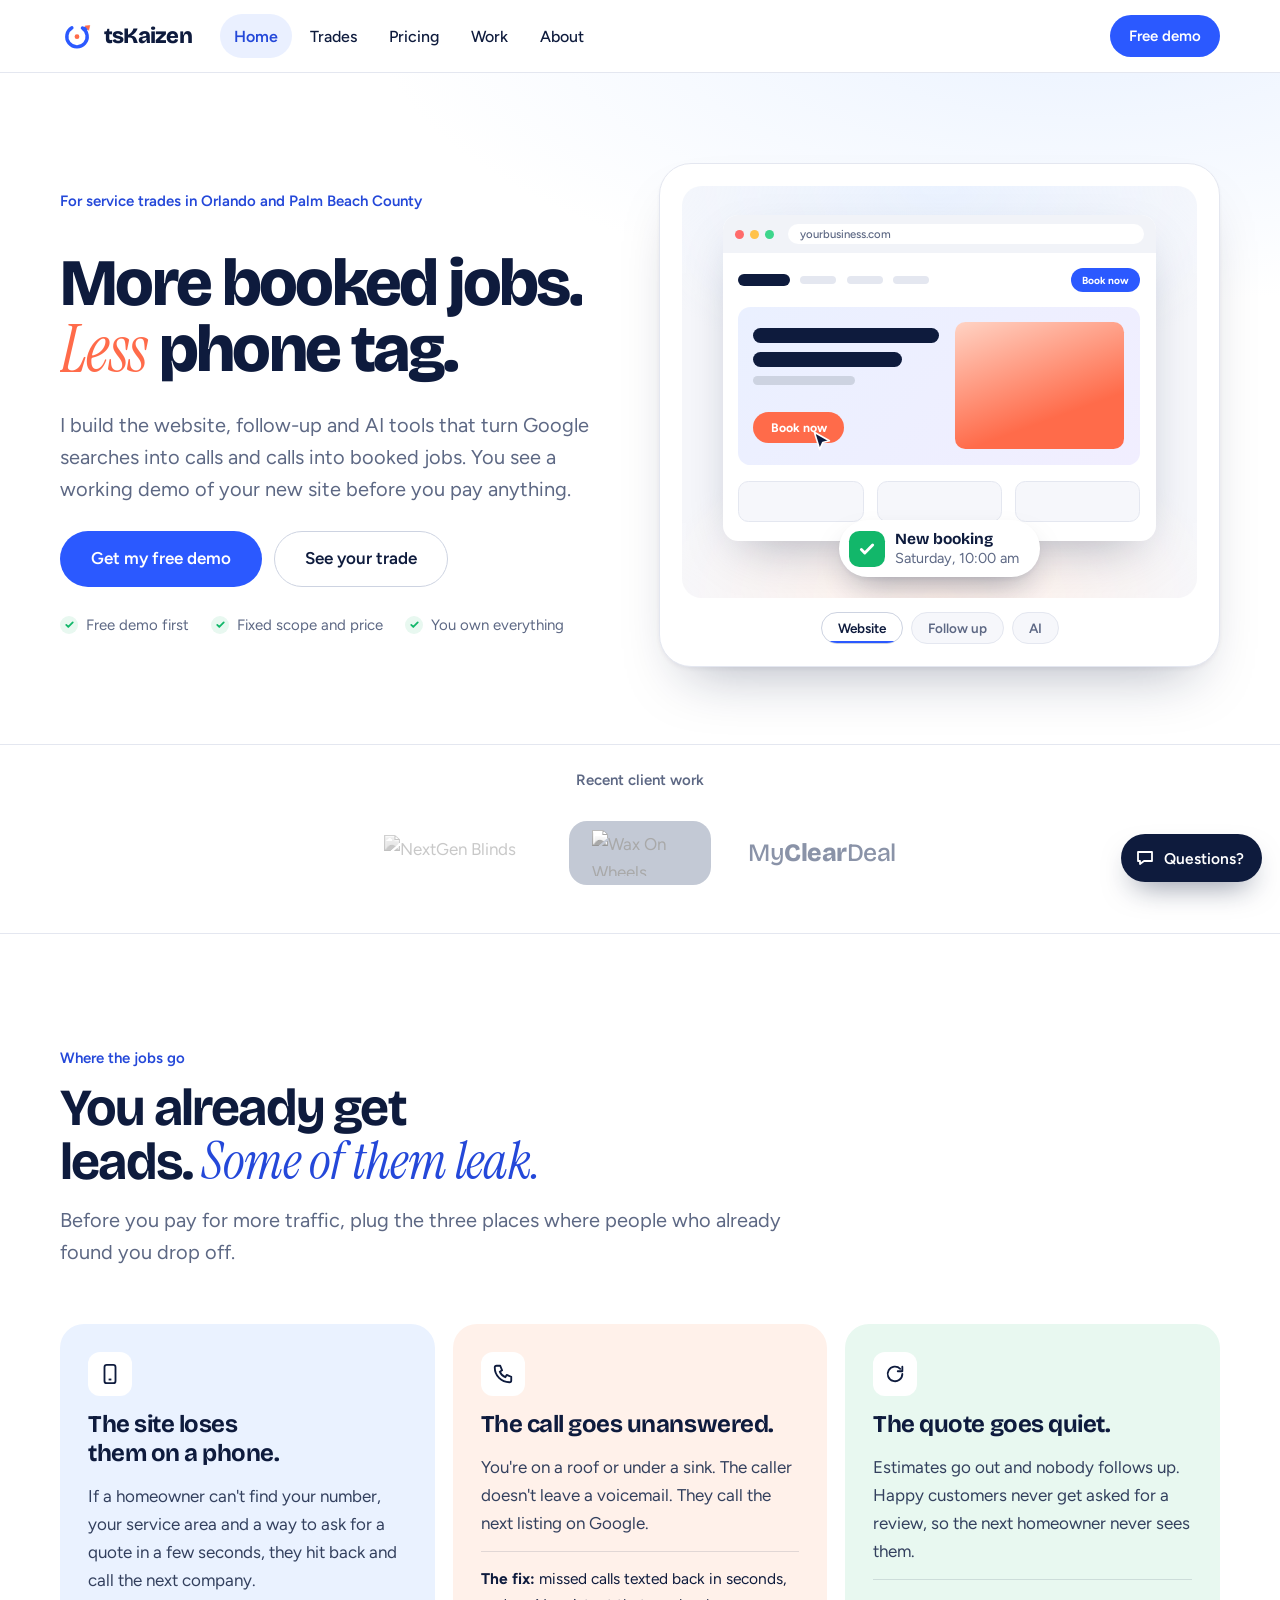
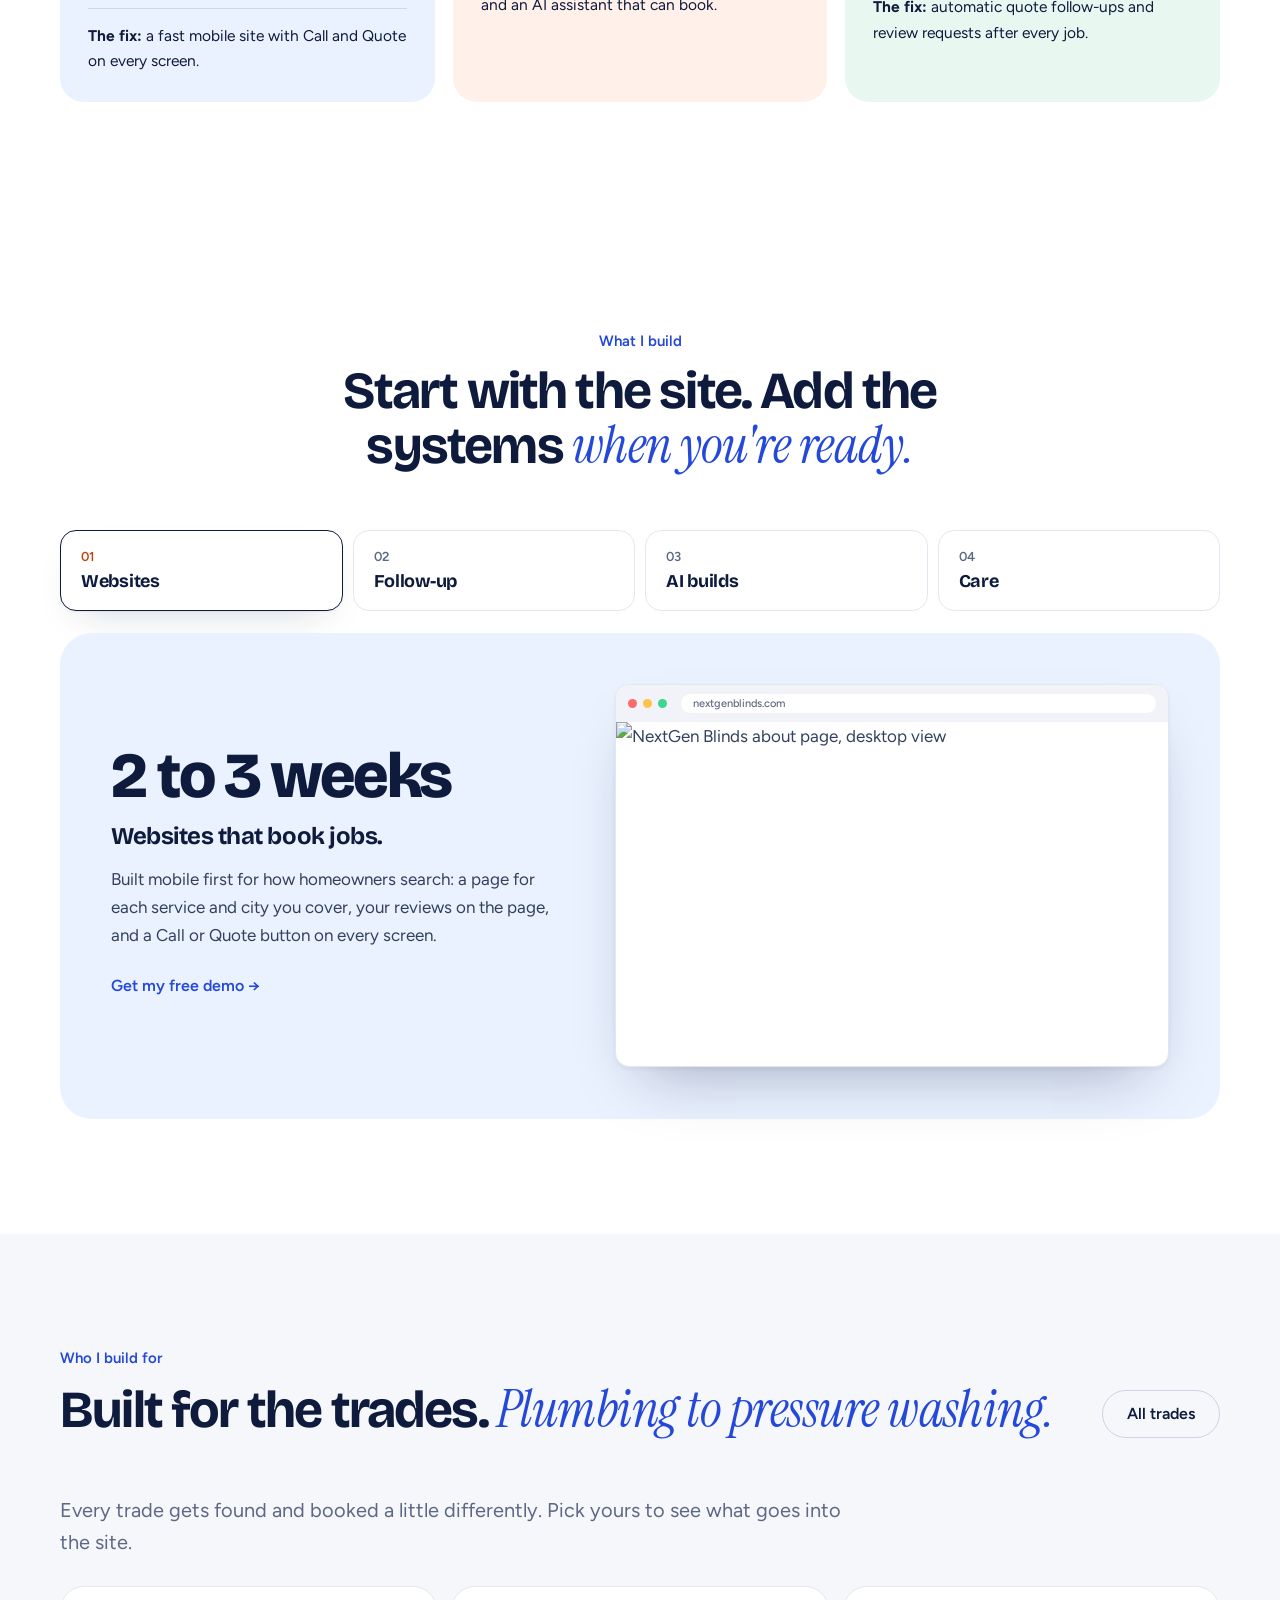
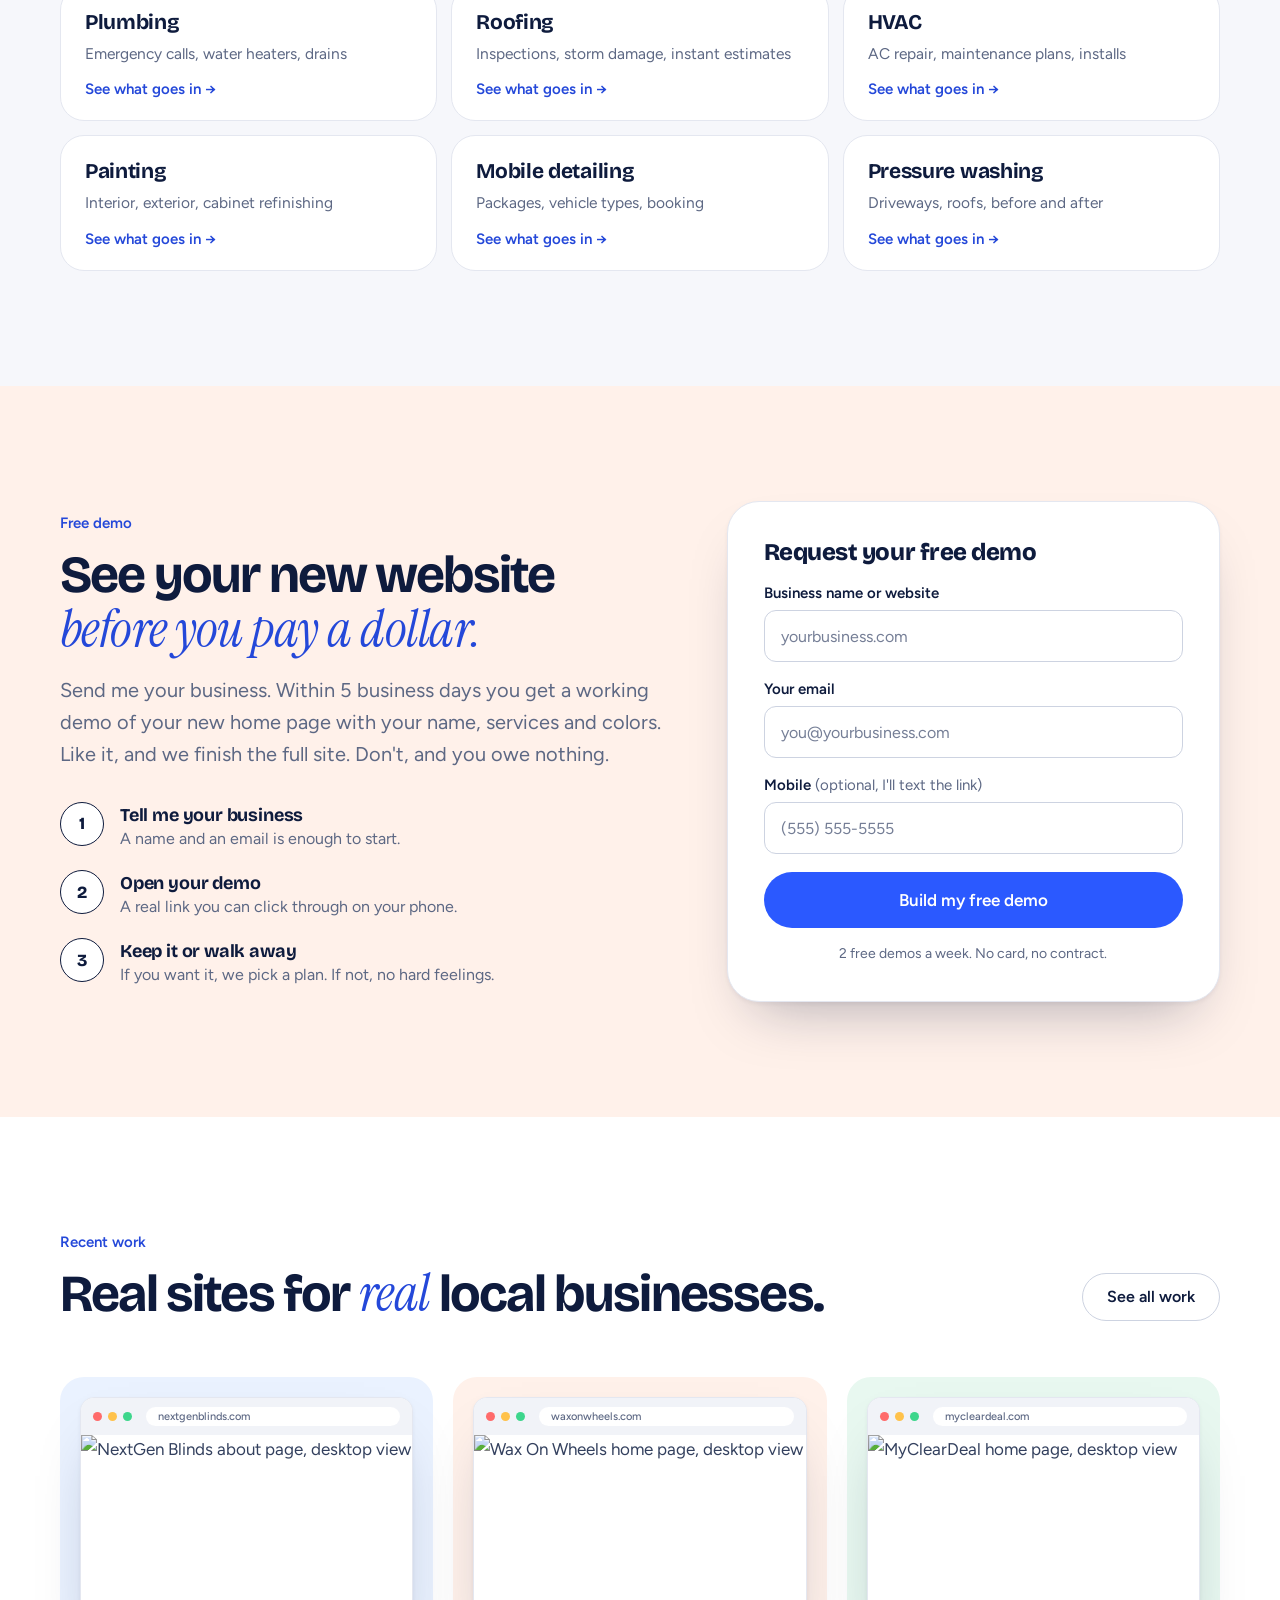
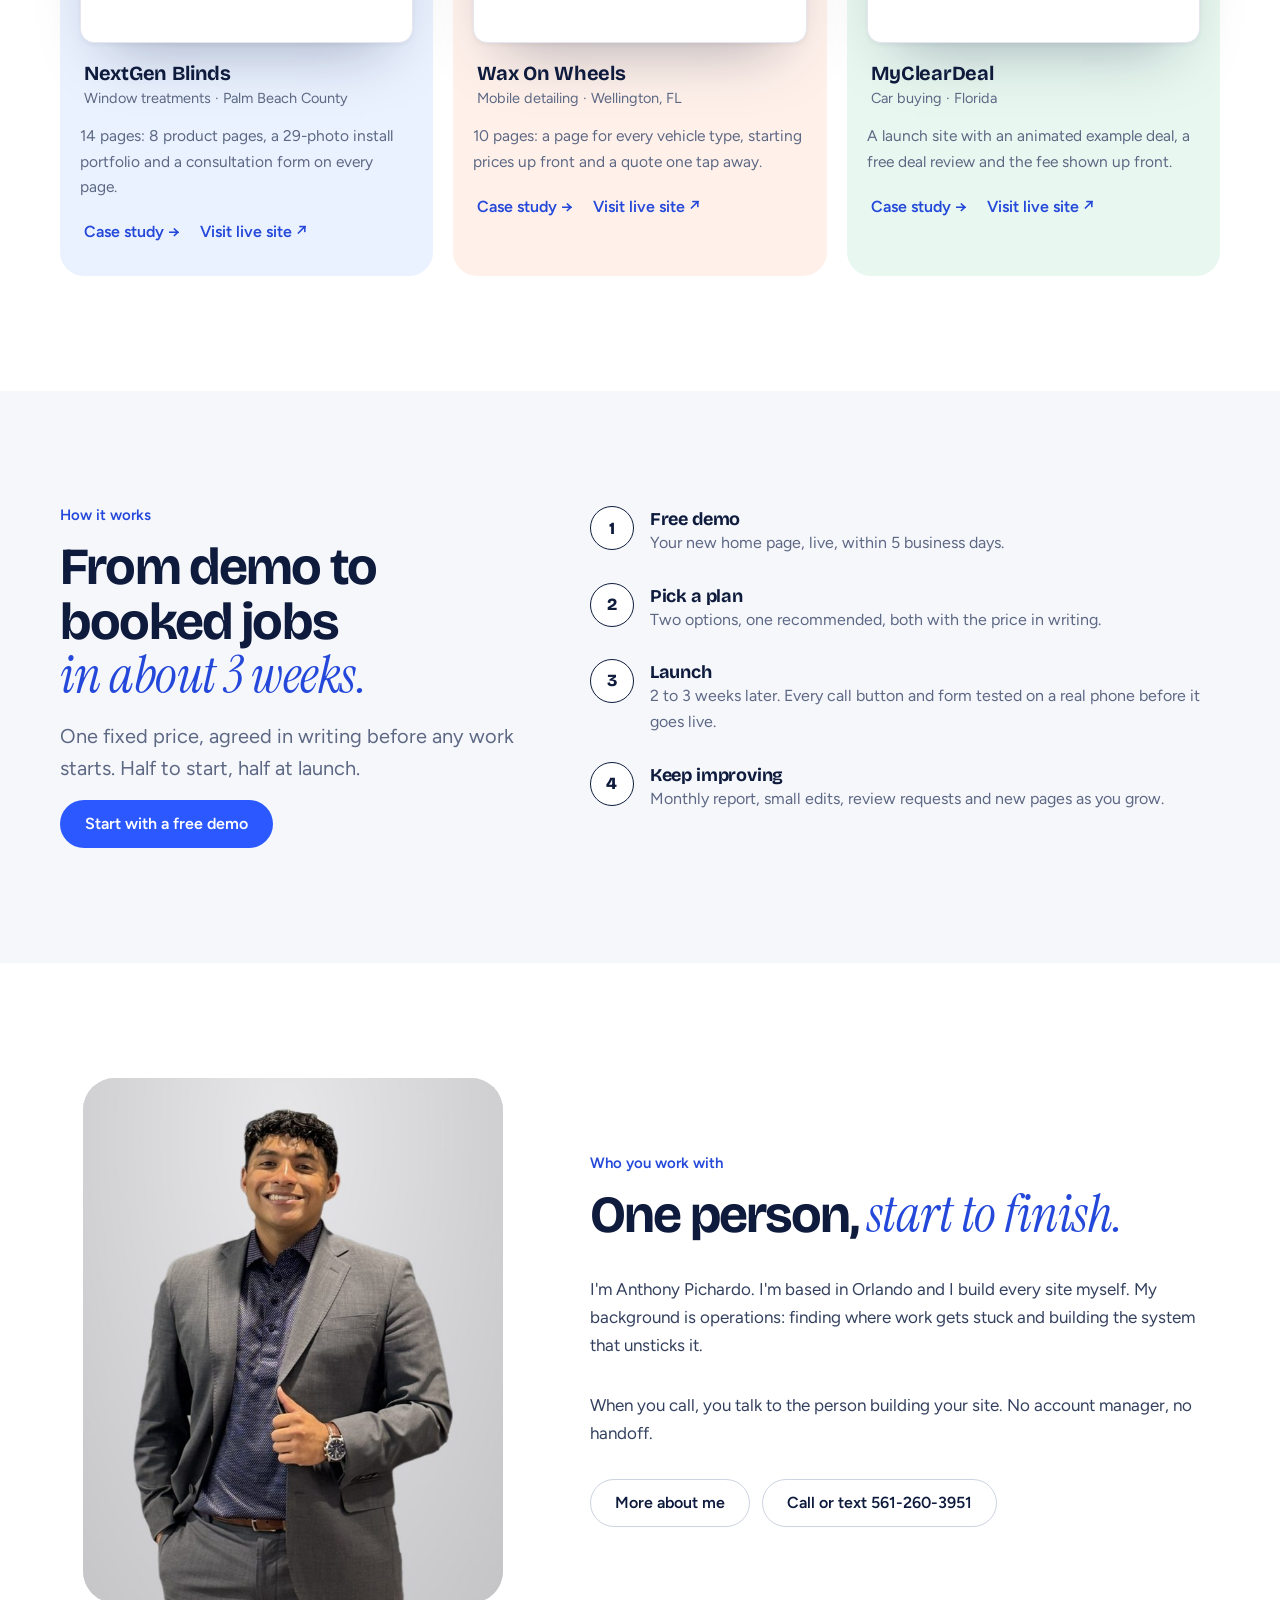
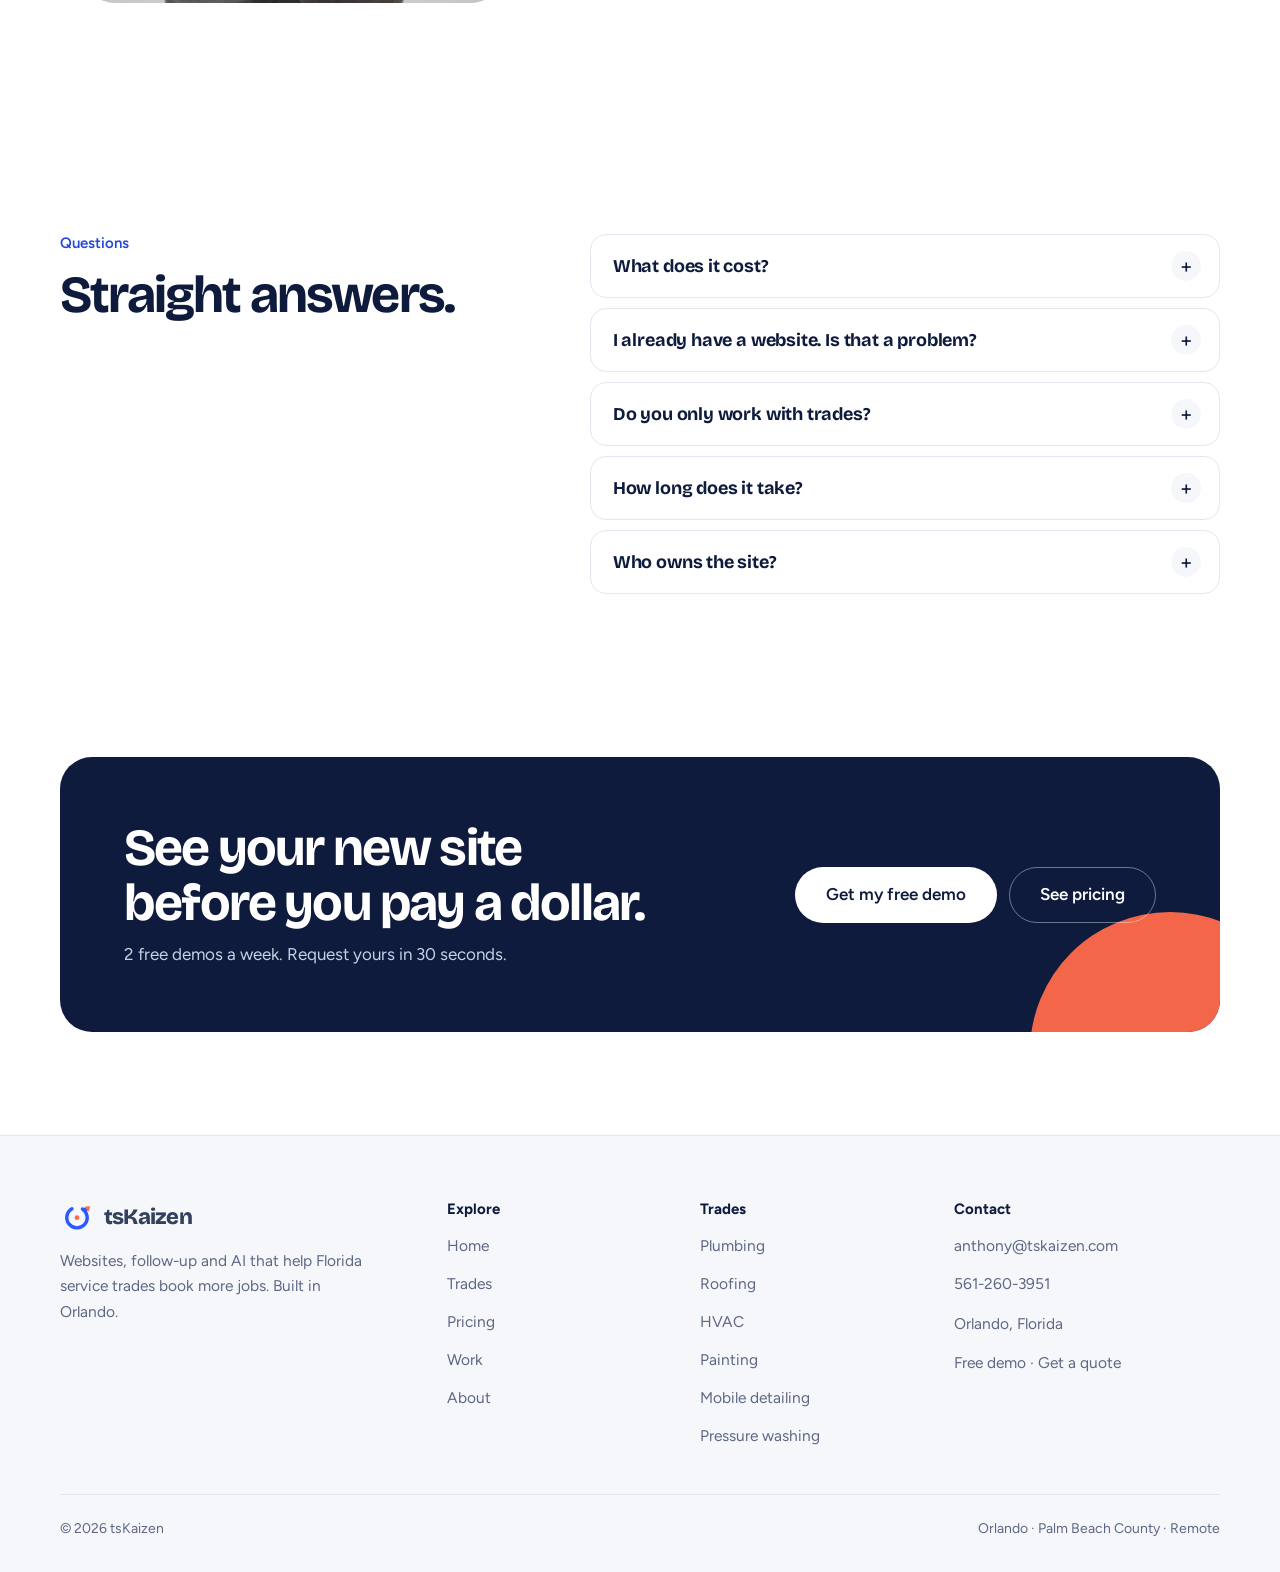
==== commit 0eeeae7d: "Port the site audit onto the trade-focused site Brings the audit changes forward onto the current ma" ====
--- a/index.html
+++ b/index.html
@@ -27,7 +27,7 @@
   <button class="menu-btn" type="button" aria-expanded="false" aria-controls="nav-links">Menu</button>
   <div class="nav-links" id="nav-links">
     <ul><li><a href="/" aria-current="page">Home</a></li><li><a href="/trades">Trades</a></li><li><a href="/pricing">Pricing</a></li><li><a href="/work">Work</a></li><li><a href="/about">About</a></li></ul>
-    <div class="nav-cta"><a class="btn btn-ghost btn-sm" href="/quote">Get a quote</a><a class="btn btn-primary btn-sm" href="/#demo">Free demo</a></div>
+    <div class="nav-cta"><a class="btn btn-primary btn-sm" href="/#demo">Free demo</a></div>
   </div>
 </nav></header>
 <main id="main">
@@ -211,9 +211,9 @@
   <div class="wrap">
     <div class="shead row"><div class="stack"><p class="eyebrow">Recent work</p><h2>Real sites for <em>real</em> local businesses.</h2></div><a class="btn btn-ghost" href="/work">See all work</a></div>
     <div class="work-grid">
-      <a class="wcard tint-sky" href="/work#case-ngb"><figure class="frame-desk"><div class="frame-bar" aria-hidden="true"><i></i><i></i><i></i><span>nextgenblinds.com</span></div><img src="img/work/ngb-about-desk-720.jpg" srcset="img/work/ngb-about-desk-720.jpg 720w, img/work/ngb-about-desk.jpg 1440w" sizes="(max-width: 720px) 92vw, 380px" width="1440" height="900" alt="NextGen Blinds about page, desktop view" loading="lazy" decoding="async"></figure><div class="wmeta"><b>NextGen Blinds</b><span>Window treatments &middot; Palm Beach County</span></div><p class="wdesc">14 pages: 8 product pages, a 29-photo install portfolio and a consultation form on every page.</p></a>
-      <a class="wcard tint-peach" href="/work#case-wow"><figure class="frame-desk"><div class="frame-bar" aria-hidden="true"><i></i><i></i><i></i><span>waxonwheels.com</span></div><img src="img/work/wow-home-desk-720.jpg" srcset="img/work/wow-home-desk-720.jpg 720w, img/work/wow-home-desk.jpg 1440w" sizes="(max-width: 720px) 92vw, 380px" width="1440" height="900" alt="Wax On Wheels home page, desktop view" loading="lazy" decoding="async"></figure><div class="wmeta"><b>Wax On Wheels</b><span>Mobile detailing &middot; Wellington, FL</span></div><p class="wdesc">10 pages: a page for every vehicle type, starting prices up front and a quote one tap away.</p></a>
-      <a class="wcard tint-mint" href="/work#case-cd"><figure class="frame-desk"><div class="frame-bar" aria-hidden="true"><i></i><i></i><i></i><span>MyClearDeal</span></div><img src="img/work/cd-home-desk-720.jpg" srcset="img/work/cd-home-desk-720.jpg 720w, img/work/cd-home-desk.jpg 1440w" sizes="(max-width: 720px) 92vw, 380px" width="1440" height="900" alt="MyClearDeal home page, desktop view" loading="lazy" decoding="async"></figure><div class="wmeta"><b>MyClearDeal</b><span>Car buying &middot; Florida</span></div><p class="wdesc">A launch site with an animated example deal, a free deal review and the fee shown up front.</p></a>
+      <article class="wcard tint-sky"><a class="wshot" href="/work#case-ngb" aria-label="NextGen Blinds case study"><figure class="frame-desk"><div class="frame-bar" aria-hidden="true"><i></i><i></i><i></i><span>nextgenblinds.com</span></div><img src="img/work/ngb-about-desk-720.jpg" srcset="img/work/ngb-about-desk-720.jpg 720w, img/work/ngb-about-desk.jpg 1440w" sizes="(max-width: 720px) 92vw, 380px" width="1440" height="900" alt="NextGen Blinds about page, desktop view" loading="lazy" decoding="async"></figure></a><div class="wmeta"><b>NextGen Blinds</b><span>Window treatments &middot; Palm Beach County</span></div><p class="wdesc">14 pages: 8 product pages, a 29-photo install portfolio and a consultation form on every page.</p><div class="wlinks"><a class="textlink" href="/work#case-ngb">Case study &rarr;</a><a class="textlink" href="https://nextgenblinds.com" target="_blank" rel="noopener">Visit live site &nearr;</a></div></article>
+      <article class="wcard tint-peach"><a class="wshot" href="/work#case-wow" aria-label="Wax On Wheels case study"><figure class="frame-desk"><div class="frame-bar" aria-hidden="true"><i></i><i></i><i></i><span>waxonwheels.com</span></div><img src="img/work/wow-home-desk-720.jpg" srcset="img/work/wow-home-desk-720.jpg 720w, img/work/wow-home-desk.jpg 1440w" sizes="(max-width: 720px) 92vw, 380px" width="1440" height="900" alt="Wax On Wheels home page, desktop view" loading="lazy" decoding="async"></figure></a><div class="wmeta"><b>Wax On Wheels</b><span>Mobile detailing &middot; Wellington, FL</span></div><p class="wdesc">10 pages: a page for every vehicle type, starting prices up front and a quote one tap away.</p><div class="wlinks"><a class="textlink" href="/work#case-wow">Case study &rarr;</a><a class="textlink" href="https://waxonwheels.com" target="_blank" rel="noopener">Visit live site &nearr;</a></div></article>
+      <article class="wcard tint-mint"><a class="wshot" href="/work#case-cd" aria-label="MyClearDeal case study"><figure class="frame-desk"><div class="frame-bar" aria-hidden="true"><i></i><i></i><i></i><span>mycleardeal.com</span></div><img src="img/work/cd-home-desk-720.jpg" srcset="img/work/cd-home-desk-720.jpg 720w, img/work/cd-home-desk.jpg 1440w" sizes="(max-width: 720px) 92vw, 380px" width="1440" height="900" alt="MyClearDeal home page, desktop view" loading="lazy" decoding="async"></figure></a><div class="wmeta"><b>MyClearDeal</b><span>Car buying &middot; Florida</span></div><p class="wdesc">A launch site with an animated example deal, a free deal review and the fee shown up front.</p><div class="wlinks"><a class="textlink" href="/work#case-cd">Case study &rarr;</a><a class="textlink" href="https://mycleardeal.com" target="_blank" rel="noopener">Visit live site &nearr;</a></div></article>
     </div>
   </div>
 </section>
@@ -232,10 +232,10 @@
 </section>
 <section class="section">
   <div class="wrap split founder">
-    <div class="about-mark"><svg xmlns="http://www.w3.org/2000/svg" class="spin-slow-wrap draw" viewBox="0 0 100 100" aria-hidden="true"><path class="loop" d="M 35.00 26.02 A 30.00 30.00 0 1 0 65.90 26.56 Q 67.28 28.21 70.05 28.10 L 77.17 28.38" fill="none" stroke="#2B59FF" stroke-width="10" stroke-linecap="round" stroke-linejoin="round"/><path d="M 87.58 19.33 L 84.13 33.19 L 73.37 20.82 Z" fill="#FF6B4A" stroke="#FF6B4A" stroke-width="2" stroke-linejoin="round"/><circle cx="50" cy="52" r="7" fill="#FF6B4A"/></svg></div>
+    <figure class="founder-photo"><img src="img/anthony.jpg" alt="Anthony Pichardo, founder of tsKaizen" width="1200" height="1600" loading="lazy" decoding="async"></figure>
     <div class="stack-lg">
       <div class="stack"><p class="eyebrow">Who you work with</p><h2>One person, <em>start to finish.</em></h2></div>
-      <p>I'm Anthony Pichardo. I'm based in Orlando and I build every site myself. My background is operations: finding where work gets stuck and building the system that unsticks it. Before tsKaizen I built the full operating system for a 300+ member organization and shipped a tournament app used by 30 people live at once.</p>
+      <p>I'm Anthony Pichardo. I'm based in Orlando and I build every site myself. My background is operations: finding where work gets stuck and building the system that unsticks it.</p>
       <p>When you call, you talk to the person building your site. No account manager, no handoff.</p>
       <div class="btn-row"><a class="btn btn-ghost" href="/about">More about me</a><a class="btn btn-ghost" href="tel:+15612603951">Call or text 561-260-3951</a></div>
     </div>
--- a/site.css
+++ b/site.css
@@ -712,3 +712,50 @@
 .hero-title-fit .ln-in { white-space: nowrap; }
 /* Text gets slightly wider as it gets smaller, so phones need a little more room */
 @container (max-width: 480px) { .hero-title-fit { font-size: clamp(30px, 11.6cqw, 56px); } }
+
+/* Work cards with their own links */
+.wshot { display: block; text-decoration: none; color: inherit; }
+.wlinks { display: flex; flex-wrap: wrap; gap: 0 20px; padding: 0 4px; margin-top: -8px; }
+
+/* Stat rows that hold words, not counters */
+.stat-facts b { font-size: clamp(24px, 2.4vw, 32px); }
+@media (max-width: 720px) { .stat-facts { grid-template-columns: 1fr 1fr; } }
+
+/* Founder photo (Home) */
+.founder { align-items: center; }
+.founder-photo { position: relative; margin: 0; aspect-ratio: 4 / 5; max-width: 420px; width: 100%; overflow: hidden; border-radius: var(--r-xl); background: #D9DADF; justify-self: center; }
+/* The portrait has a lot of empty backdrop: zoom to head and torso */
+.founder-photo img { position: absolute; width: 180%; max-width: none; height: auto; left: -42%; top: -56%; }
+@media (max-width: 860px) { .founder-photo { max-width: 320px; } }
+
+/* Quote page has no sticky bar pulling people away from the form */
+@media (max-width: 720px) { body.no-bar { padding-bottom: 0; } }
+
+/* Guided assistant */
+.qa-launch { position: fixed; right: max(18px, env(safe-area-inset-right, 0px)); bottom: calc(18px + env(safe-area-inset-bottom, 0px)); z-index: 45; display: inline-flex; align-items: center; gap: 9px; min-height: 48px; padding: 0 18px 0 14px; border: 0; border-radius: 999px; background: var(--ink); color: #fff; font: 600 15.5px var(--body); cursor: pointer; box-shadow: 0 14px 30px -12px rgba(14,27,61,.55); transition: opacity .25s; }
+.qa-launch:hover { background: #18295A; }
+.qa-launch.qa-wait { opacity: 0; pointer-events: none; }
+.qa-launch svg { width: 20px; height: 20px; }
+.qa-panel { position: fixed; right: max(18px, env(safe-area-inset-right, 0px)); bottom: calc(18px + env(safe-area-inset-bottom, 0px)); z-index: 60; width: min(380px, calc(100vw - 24px)); height: min(560px, calc(100dvh - 36px)); display: grid; grid-template-rows: auto 1fr auto auto; background: var(--card); border: 1px solid var(--line-2); border-radius: var(--r-lg); overflow: hidden; box-shadow: 0 30px 70px -24px rgba(14,27,61,.5); }
+.qa-panel[hidden] { display: none; }
+.qa-head { display: flex; align-items: start; gap: 12px; padding: 16px 14px 14px 18px; background: var(--ink); color: #fff; }
+.qa-head b { display: block; font: 700 17px var(--display); }
+.qa-head span { display: block; margin-top: 3px; font-size: 13px; line-height: 1.4; color: #C9D1E6; }
+.qa-close { margin-left: auto; flex: none; width: 40px; height: 40px; border: 0; border-radius: 50%; background: rgba(255,255,255,.12); color: #fff; font-size: 22px; line-height: 1; cursor: pointer; }
+.qa-log { overflow-y: auto; padding: 16px; display: grid; gap: 10px; align-content: start; background: var(--bg-2); }
+.qa-msg { max-width: 88%; padding: 10px 14px; border-radius: 16px; font-size: 15px; line-height: 1.5; overflow-wrap: anywhere; margin: 0; }
+.qa-msg.bot { justify-self: start; background: var(--card); border: 1px solid var(--line); color: var(--ink-2); border-bottom-left-radius: 6px; }
+.qa-msg.me { justify-self: end; background: var(--blue); color: #fff; border-bottom-right-radius: 6px; }
+.qa-msg a { color: var(--blue-text); font-weight: 600; }
+.qa-chips { display: flex; gap: 8px; padding: 10px 14px; overflow-x: auto; border-top: 1px solid var(--line); scrollbar-width: none; }
+.qa-chips button { flex: none; min-height: 36px; padding: 0 13px; border: 1.5px solid var(--line-2); border-radius: 999px; background: var(--card); color: var(--ink); font: 600 14px var(--body); cursor: pointer; }
+.qa-chips button:hover { border-color: var(--blue); color: var(--blue-text); }
+.qa-form { display: flex; gap: 8px; padding: 10px 14px 14px; }
+.qa-form input { flex: 1; min-width: 0; min-height: 44px; padding: 0 14px; border: 1.5px solid var(--line-2); border-radius: 999px; font: 400 16px var(--body); color: var(--ink); background: var(--card); }
+.qa-form button { flex: none; min-height: 44px; padding: 0 16px; border: 0; border-radius: 999px; background: var(--blue); color: #fff; font: 600 15px var(--body); cursor: pointer; }
+@media (max-width: 720px) {
+  .qa-launch { bottom: calc(82px + env(safe-area-inset-bottom, 0px)); right: 14px; width: 48px; height: 48px; min-height: 0; padding: 0; justify-content: center; }
+  .qa-launch .qa-label { position: absolute; width: 1px; height: 1px; overflow: hidden; clip: rect(0 0 0 0); white-space: nowrap; }
+  body.no-bar .qa-launch { bottom: calc(14px + env(safe-area-inset-bottom, 0px)); }
+  .qa-panel { right: 12px; bottom: calc(12px + env(safe-area-inset-bottom, 0px)); height: min(560px, calc(100dvh - 24px)); }
+}
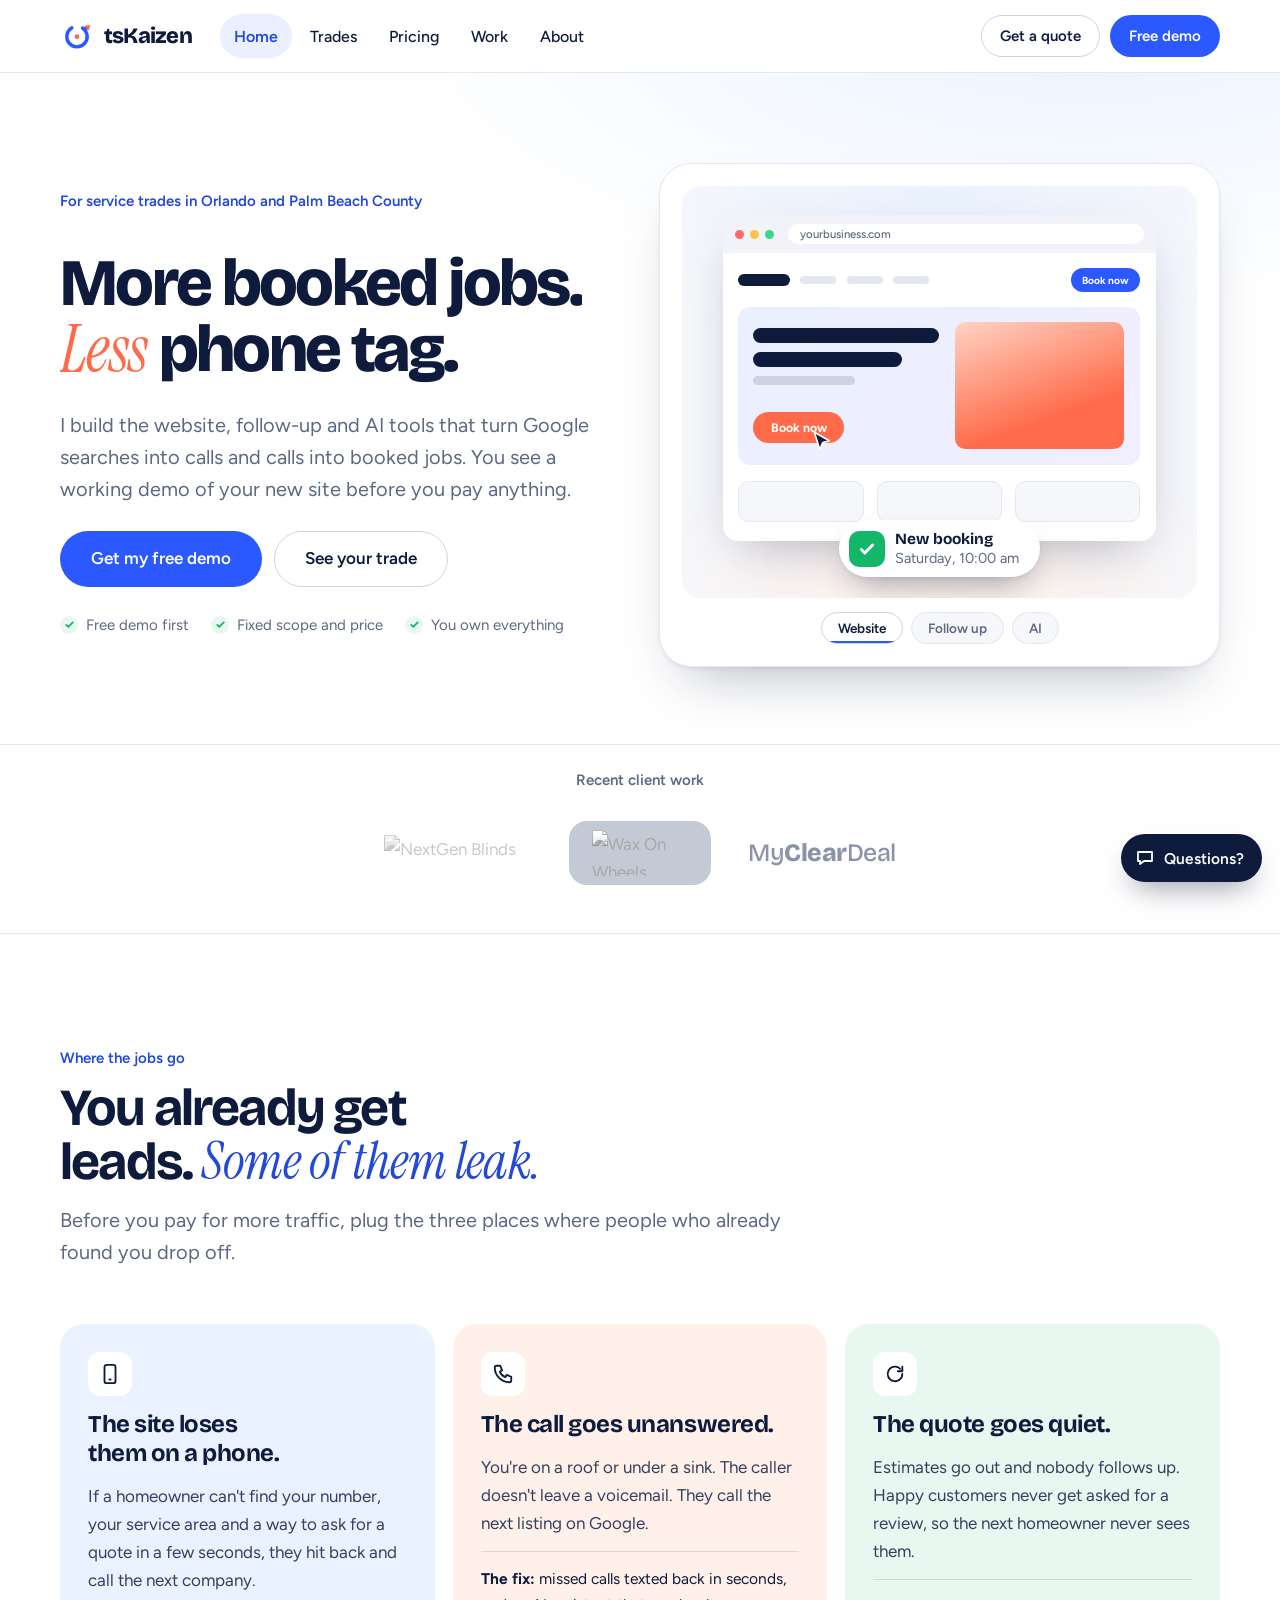
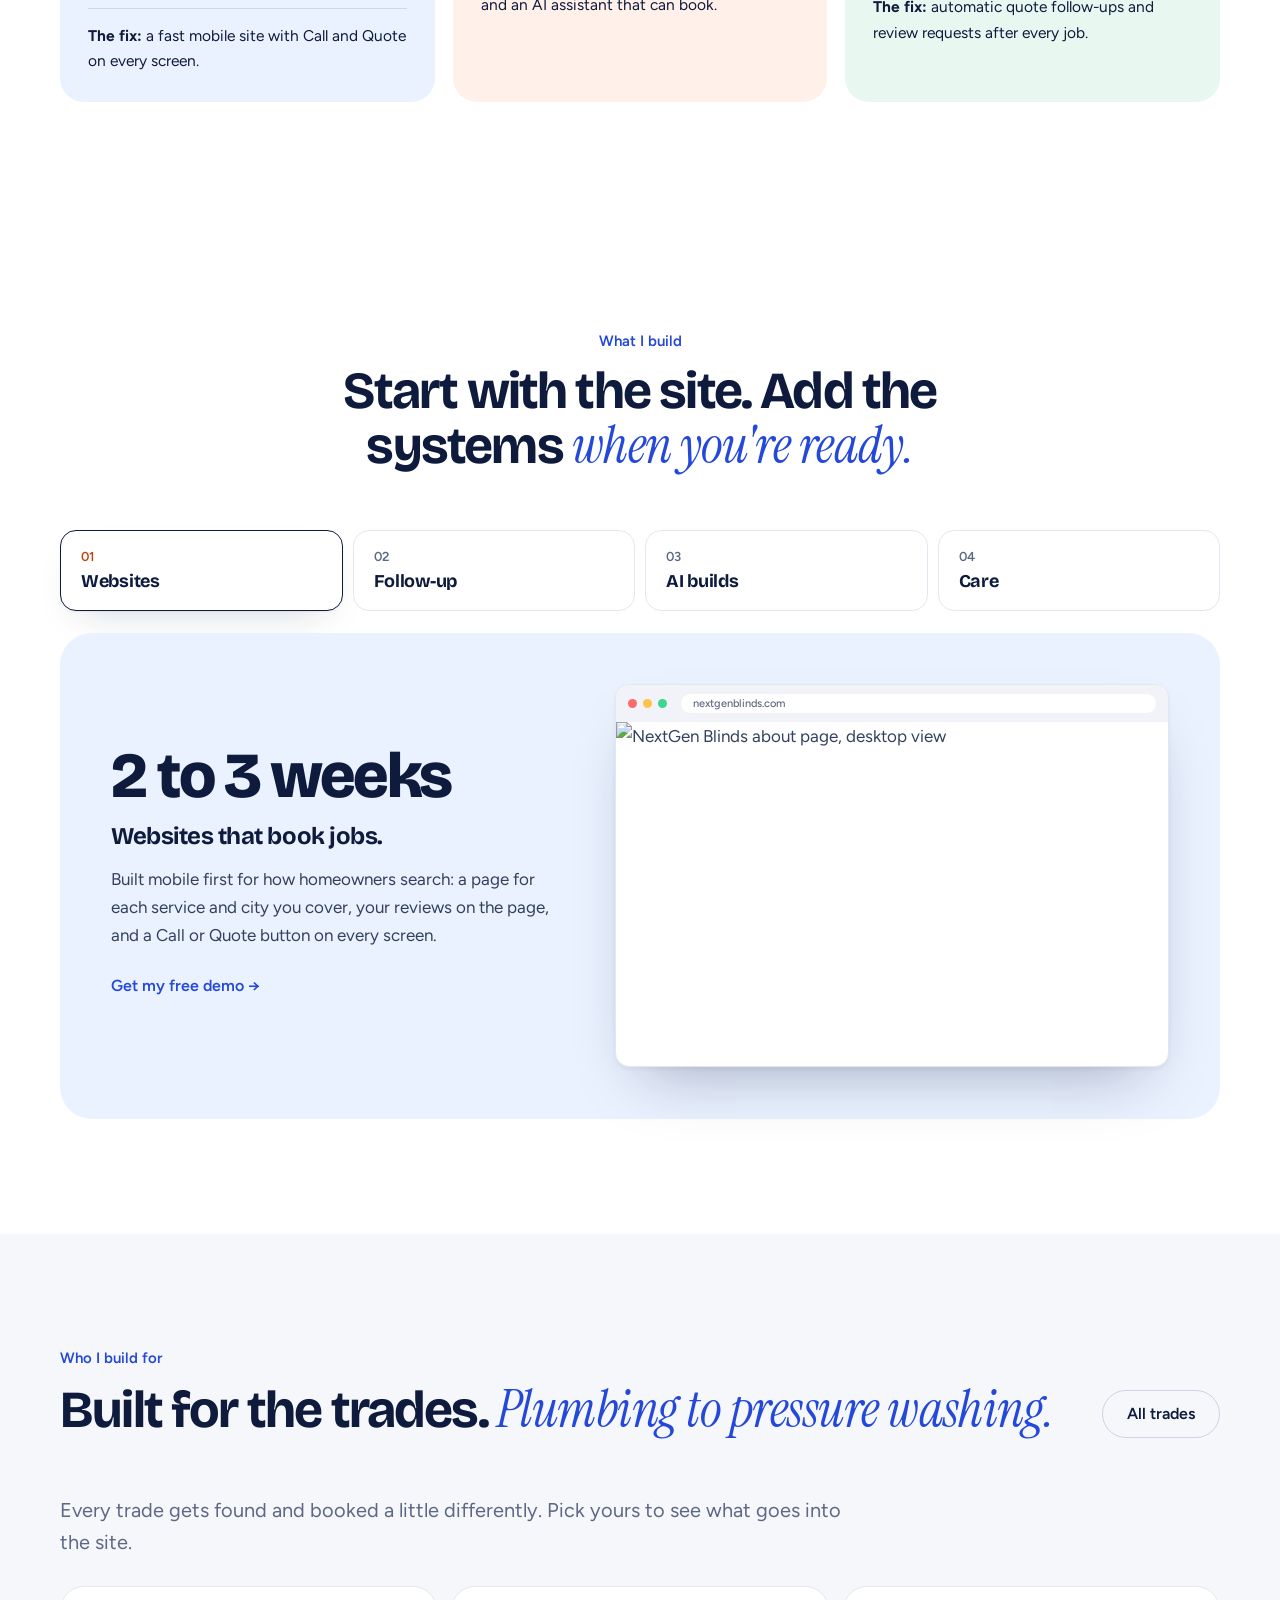
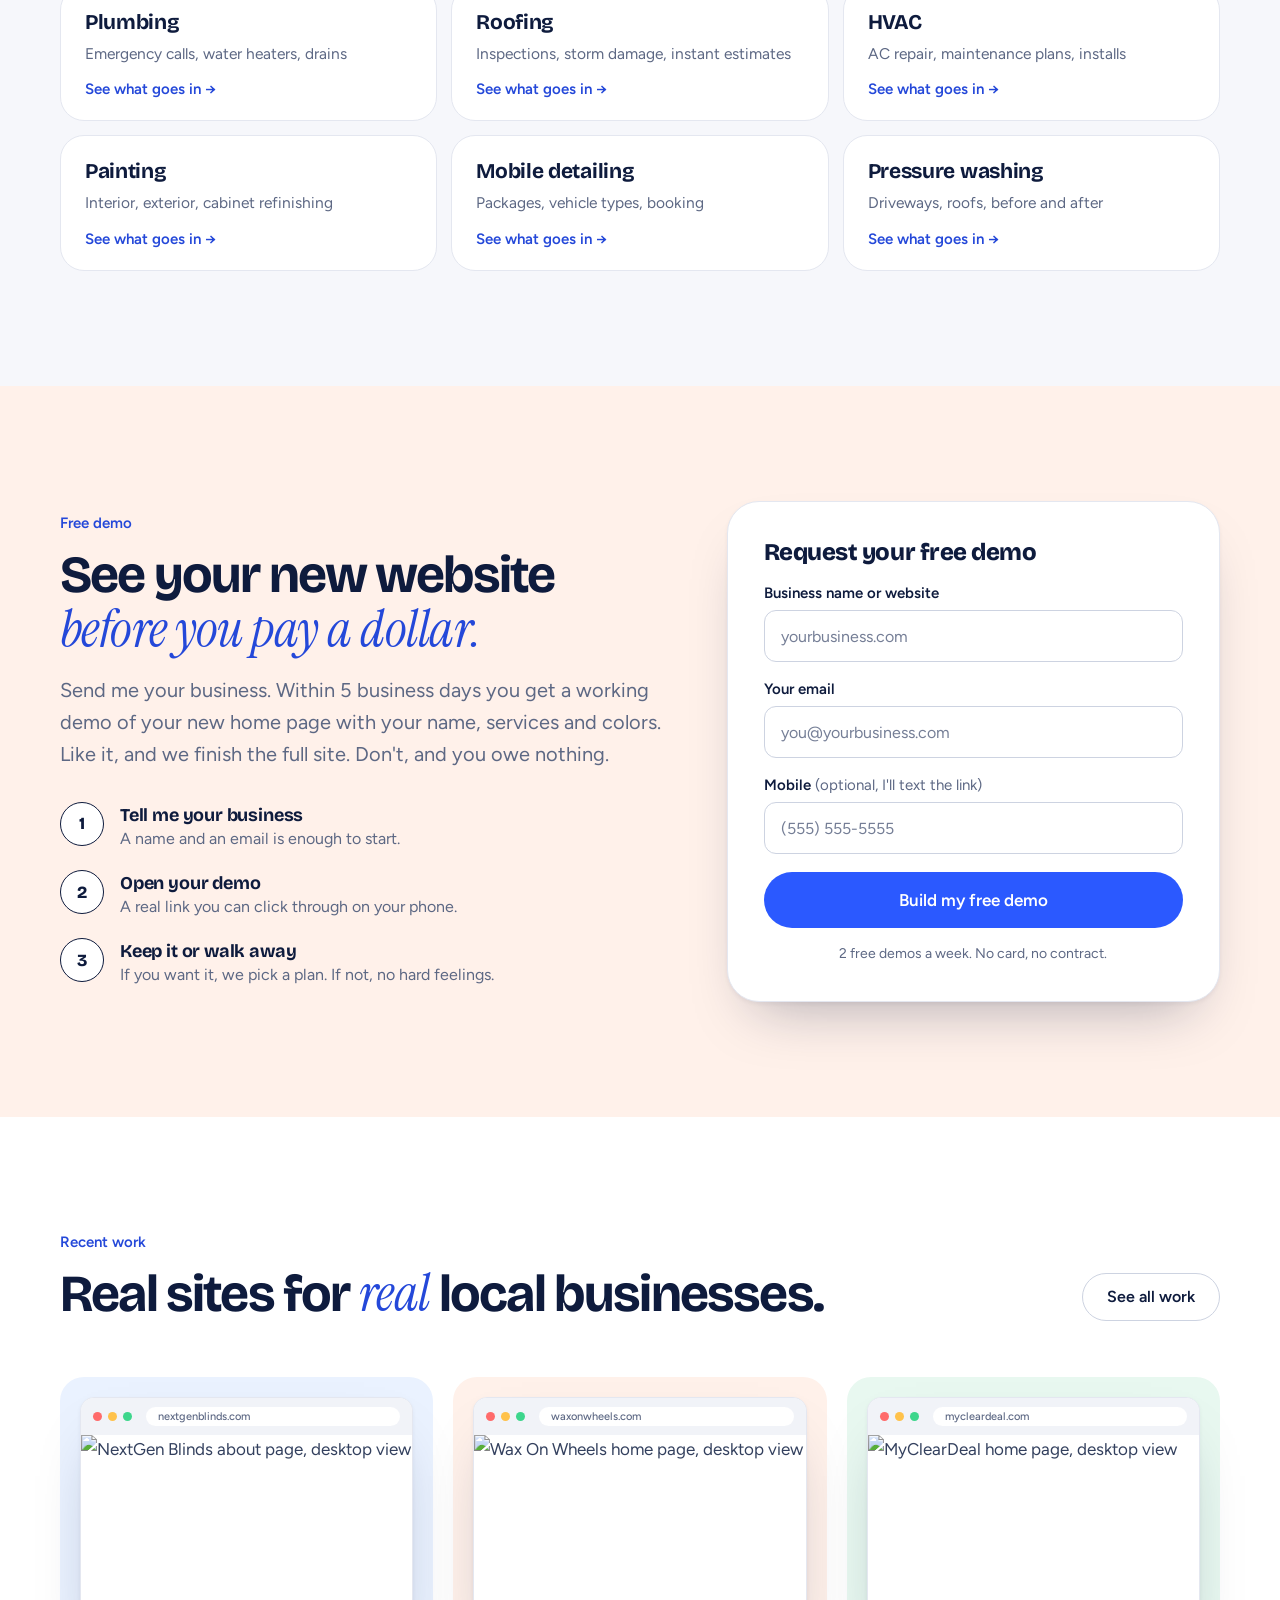
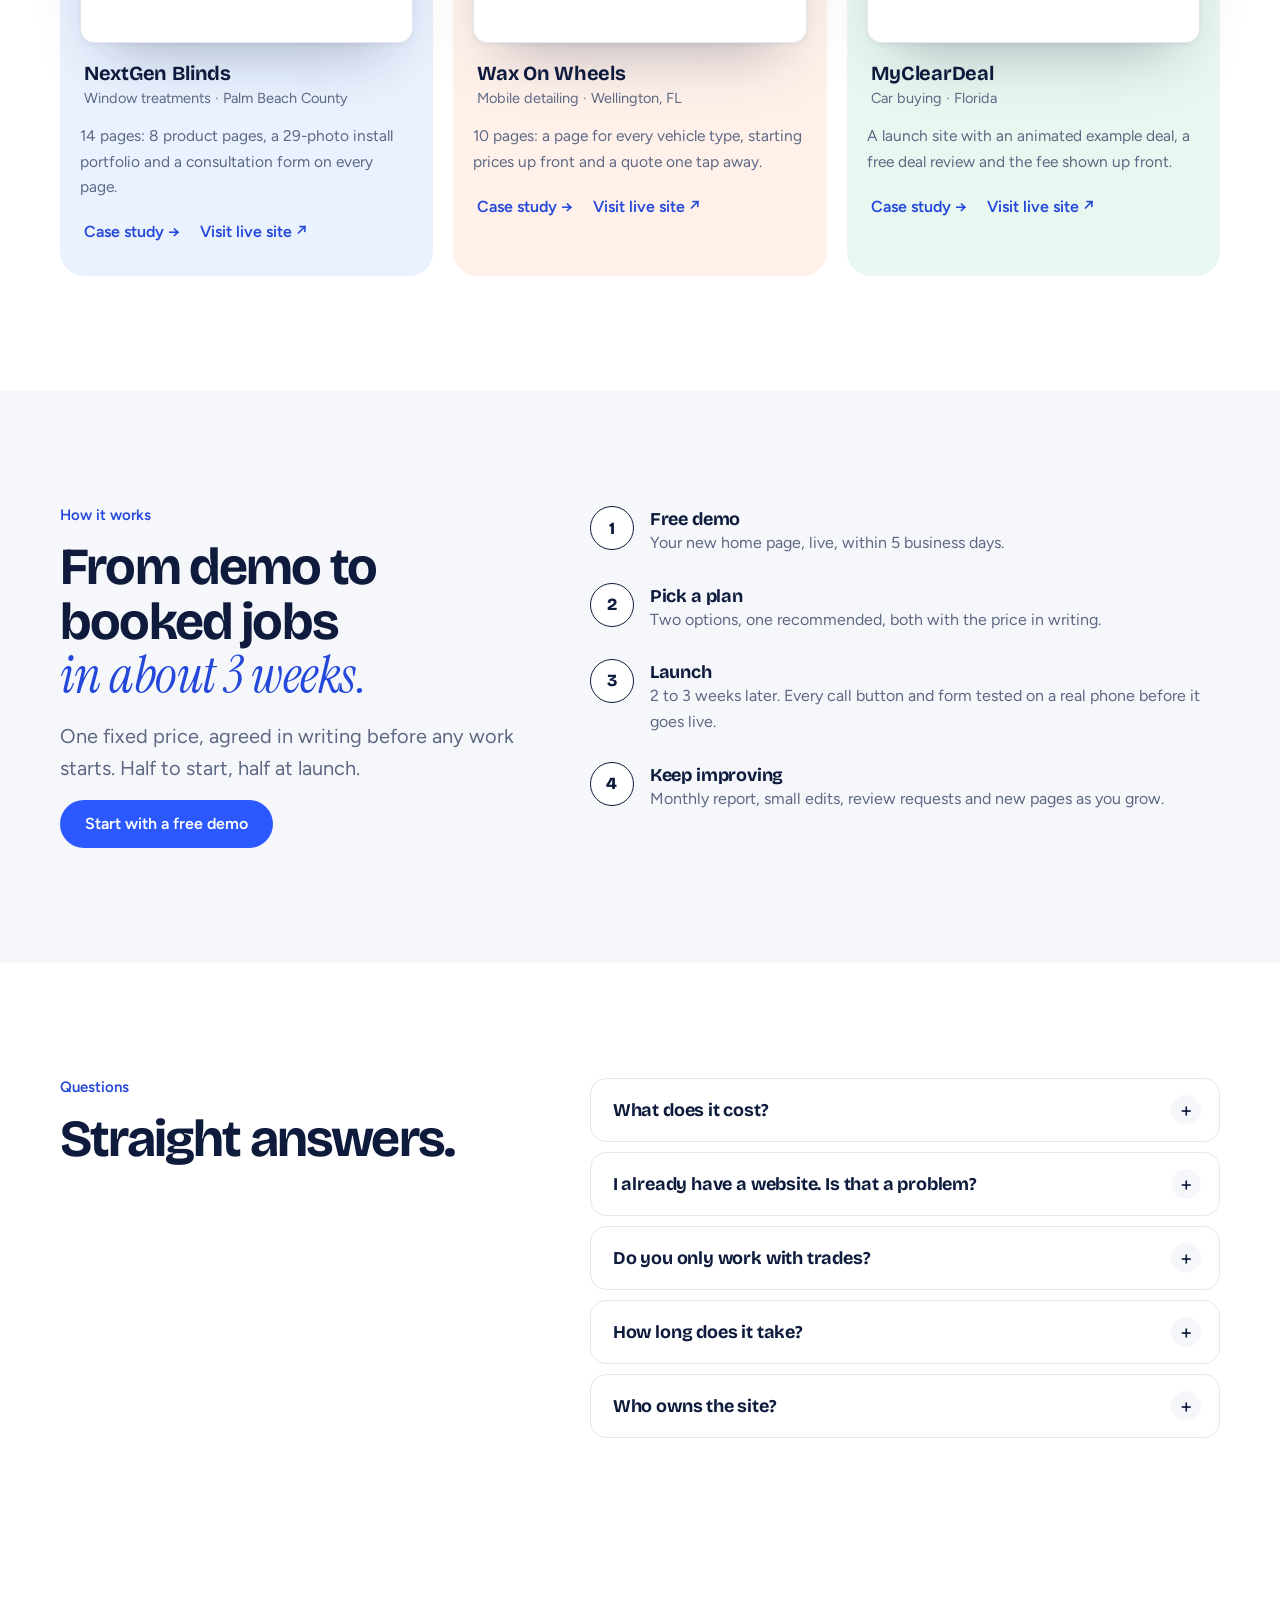
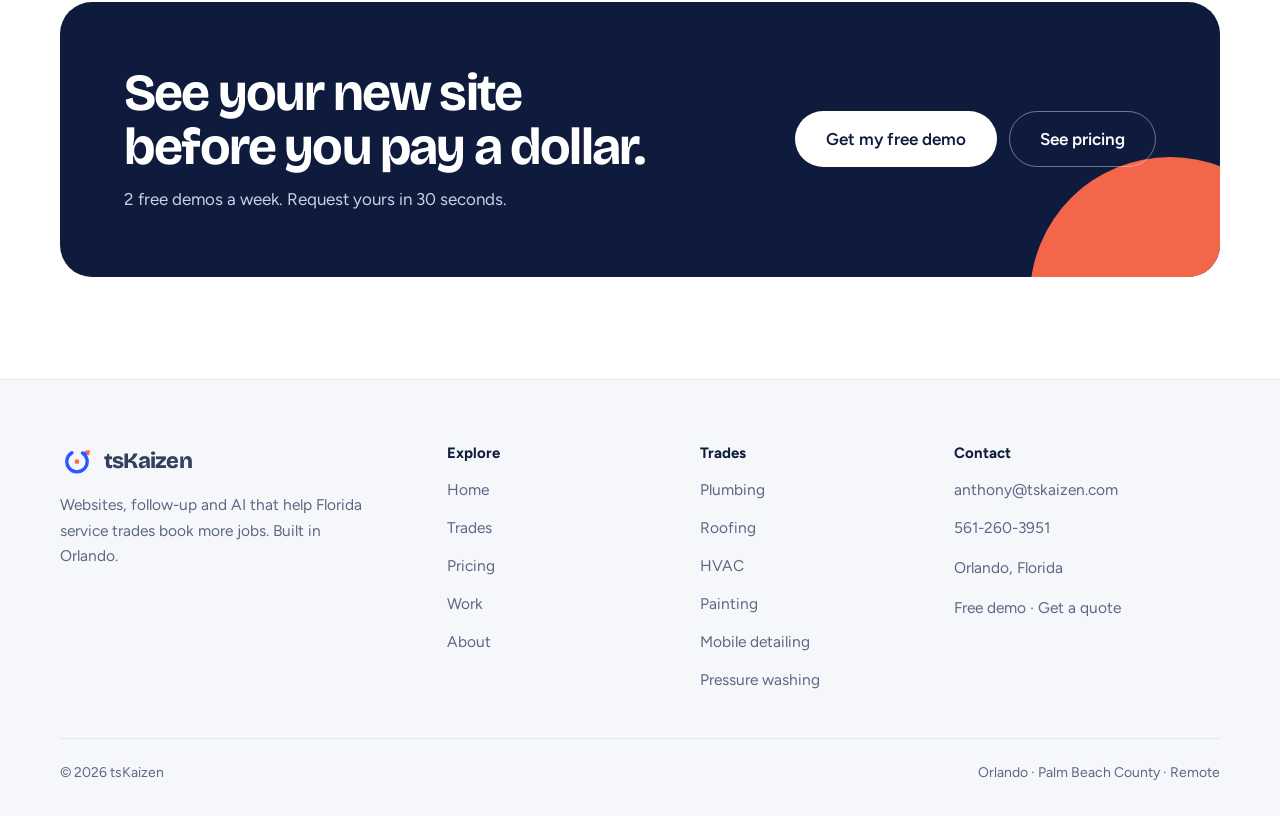
==== commit a8e67a08: "Bring back the Get a quote button and remove the photo section - The header on every page has the Ge" ====
--- a/index.html
+++ b/index.html
@@ -27,7 +27,7 @@
   <button class="menu-btn" type="button" aria-expanded="false" aria-controls="nav-links">Menu</button>
   <div class="nav-links" id="nav-links">
     <ul><li><a href="/" aria-current="page">Home</a></li><li><a href="/trades">Trades</a></li><li><a href="/pricing">Pricing</a></li><li><a href="/work">Work</a></li><li><a href="/about">About</a></li></ul>
-    <div class="nav-cta"><a class="btn btn-primary btn-sm" href="/#demo">Free demo</a></div>
+    <div class="nav-cta"><a class="btn btn-ghost btn-sm" href="/quote">Get a quote</a><a class="btn btn-primary btn-sm" href="/#demo">Free demo</a></div>
   </div>
 </nav></header>
 <main id="main">
@@ -231,17 +231,6 @@
   </div>
 </section>
 <section class="section">
-  <div class="wrap split founder">
-    <figure class="founder-photo"><img src="img/anthony.jpg" alt="Anthony Pichardo, founder of tsKaizen" width="1200" height="1600" loading="lazy" decoding="async"></figure>
-    <div class="stack-lg">
-      <div class="stack"><p class="eyebrow">Who you work with</p><h2>One person, <em>start to finish.</em></h2></div>
-      <p>I'm Anthony Pichardo. I'm based in Orlando and I build every site myself. My background is operations: finding where work gets stuck and building the system that unsticks it.</p>
-      <p>When you call, you talk to the person building your site. No account manager, no handoff.</p>
-      <div class="btn-row"><a class="btn btn-ghost" href="/about">More about me</a><a class="btn btn-ghost" href="tel:+15612603951">Call or text 561-260-3951</a></div>
-    </div>
-  </div>
-</section>
-<section class="section">
   <div class="wrap split">
     <div class="stack"><p class="eyebrow">Questions</p><h2>Straight answers.</h2></div>
     <div class="faq">
--- a/site.css
+++ b/site.css
@@ -721,13 +721,6 @@
 .stat-facts b { font-size: clamp(24px, 2.4vw, 32px); }
 @media (max-width: 720px) { .stat-facts { grid-template-columns: 1fr 1fr; } }
 
-/* Founder photo (Home) */
-.founder { align-items: center; }
-.founder-photo { position: relative; margin: 0; aspect-ratio: 4 / 5; max-width: 420px; width: 100%; overflow: hidden; border-radius: var(--r-xl); background: #D9DADF; justify-self: center; }
-/* The portrait has a lot of empty backdrop: zoom to head and torso */
-.founder-photo img { position: absolute; width: 180%; max-width: none; height: auto; left: -42%; top: -56%; }
-@media (max-width: 860px) { .founder-photo { max-width: 320px; } }
-
 /* Quote page has no sticky bar pulling people away from the form */
 @media (max-width: 720px) { body.no-bar { padding-bottom: 0; } }
 
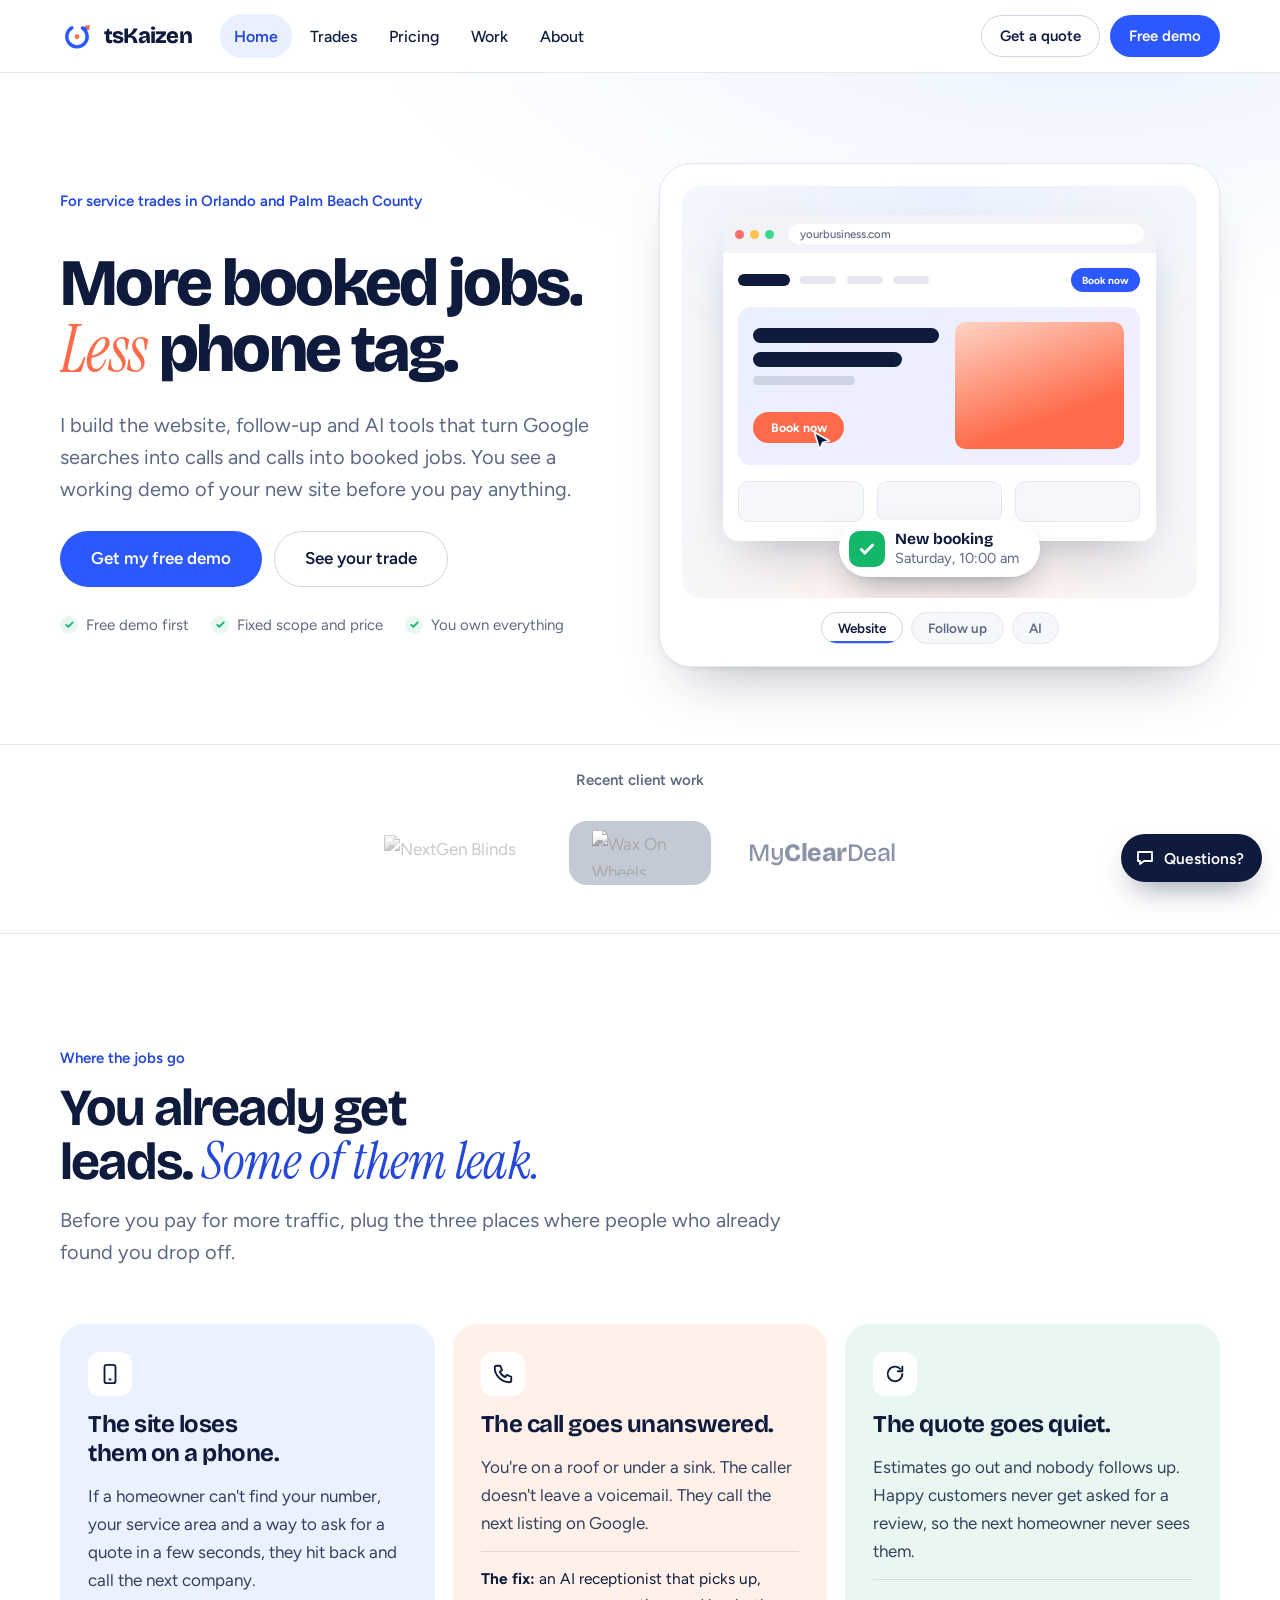
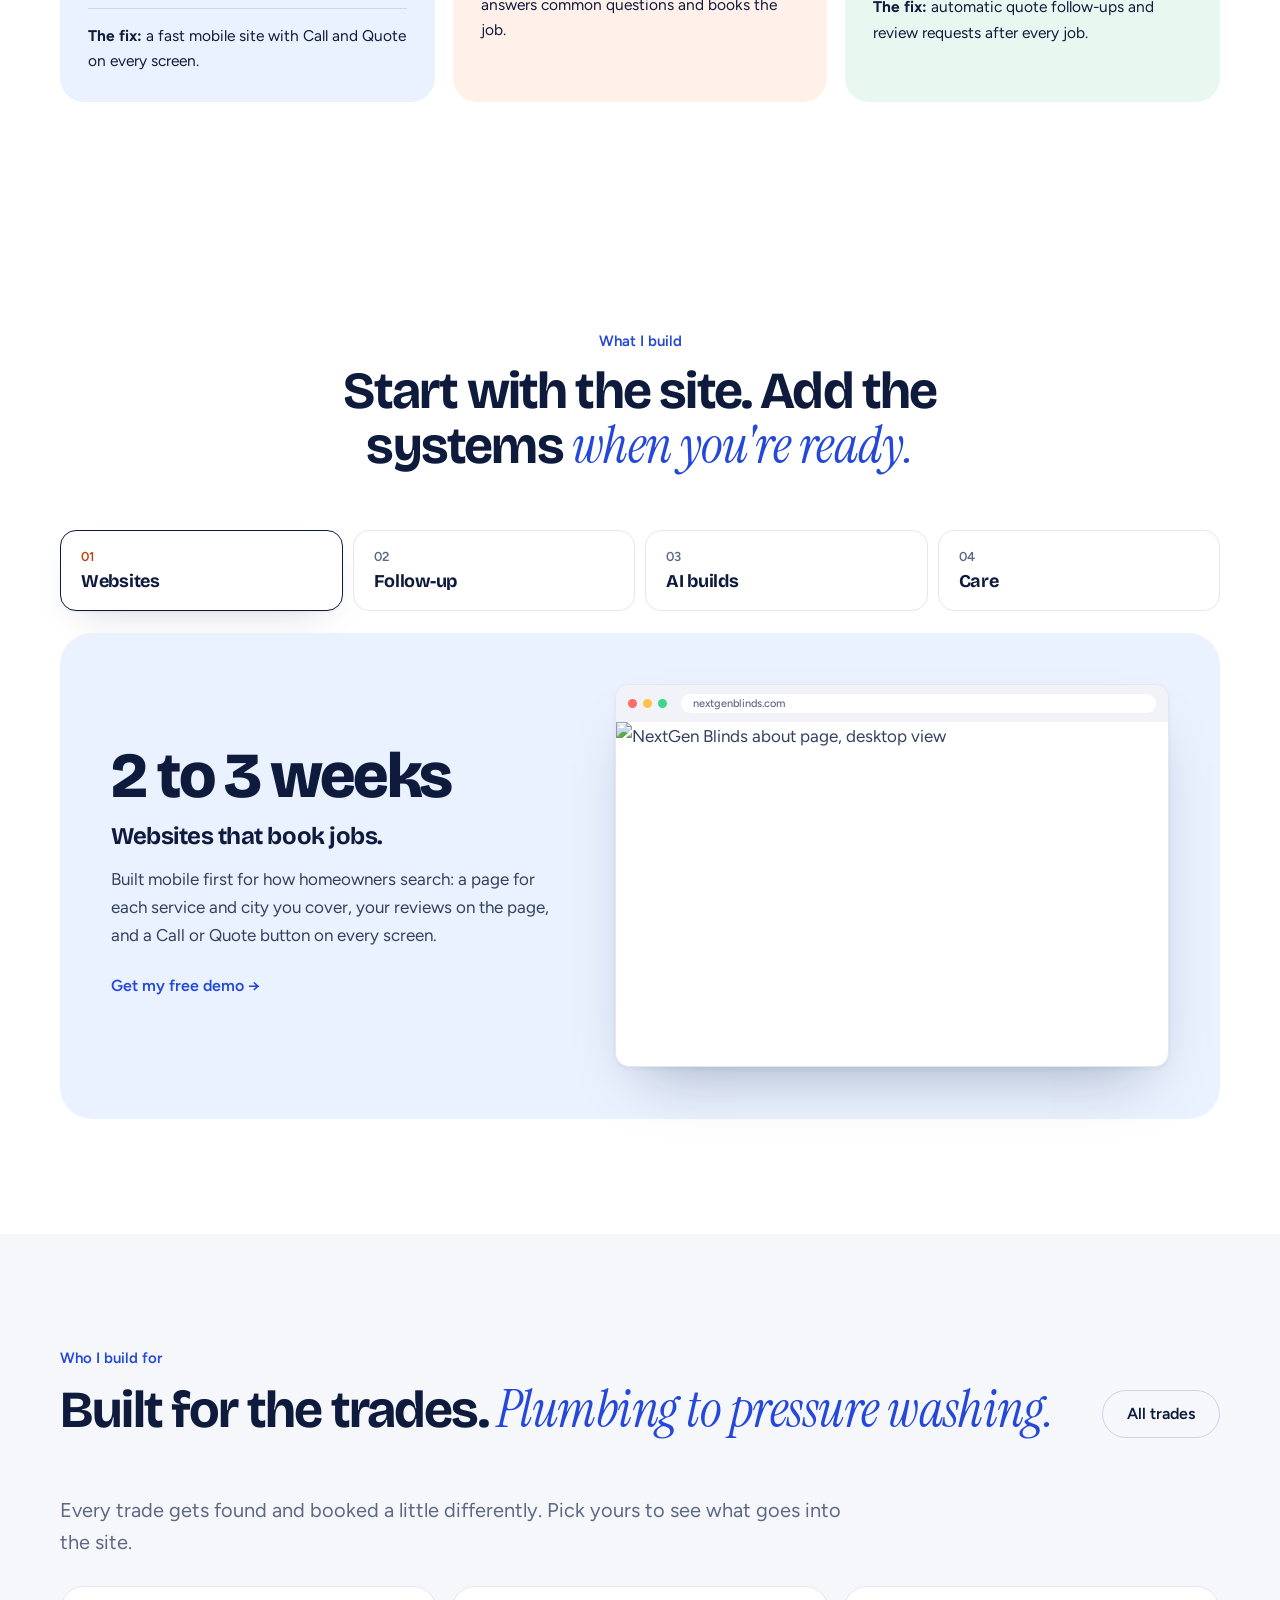
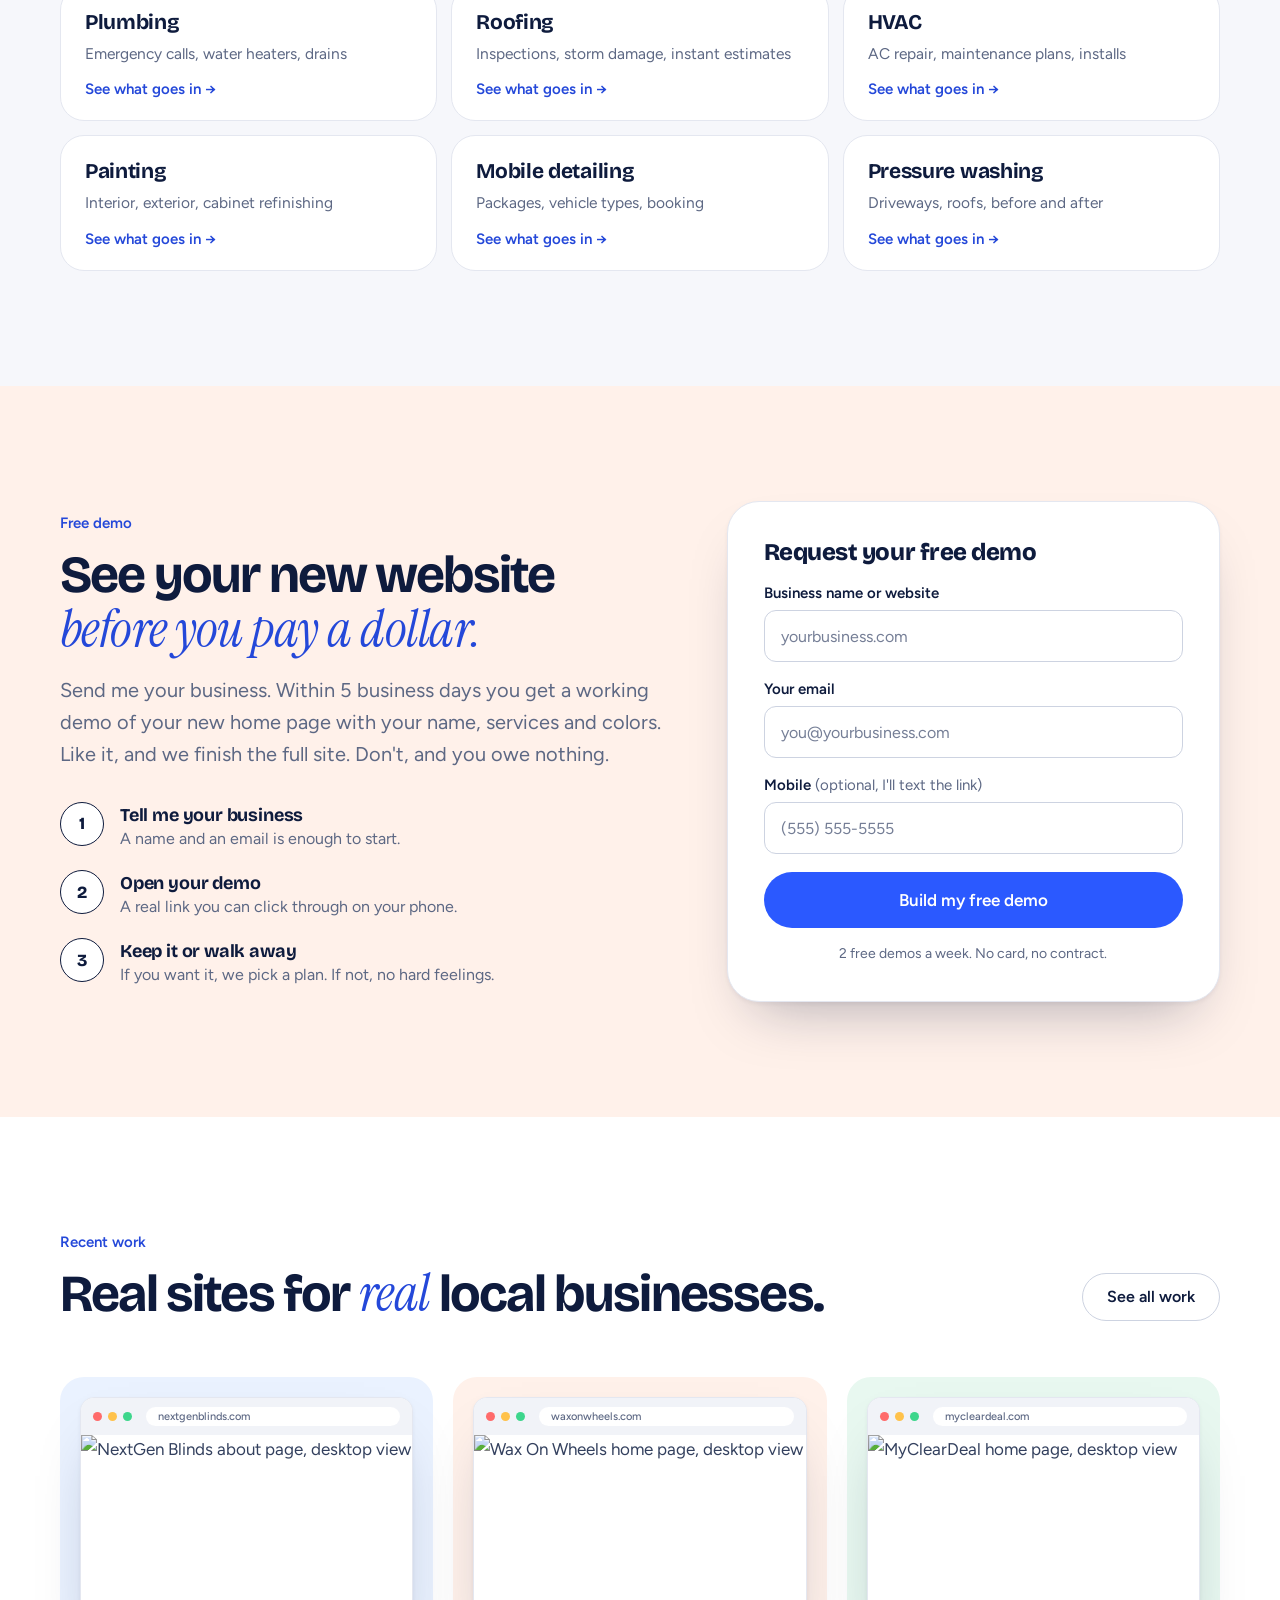
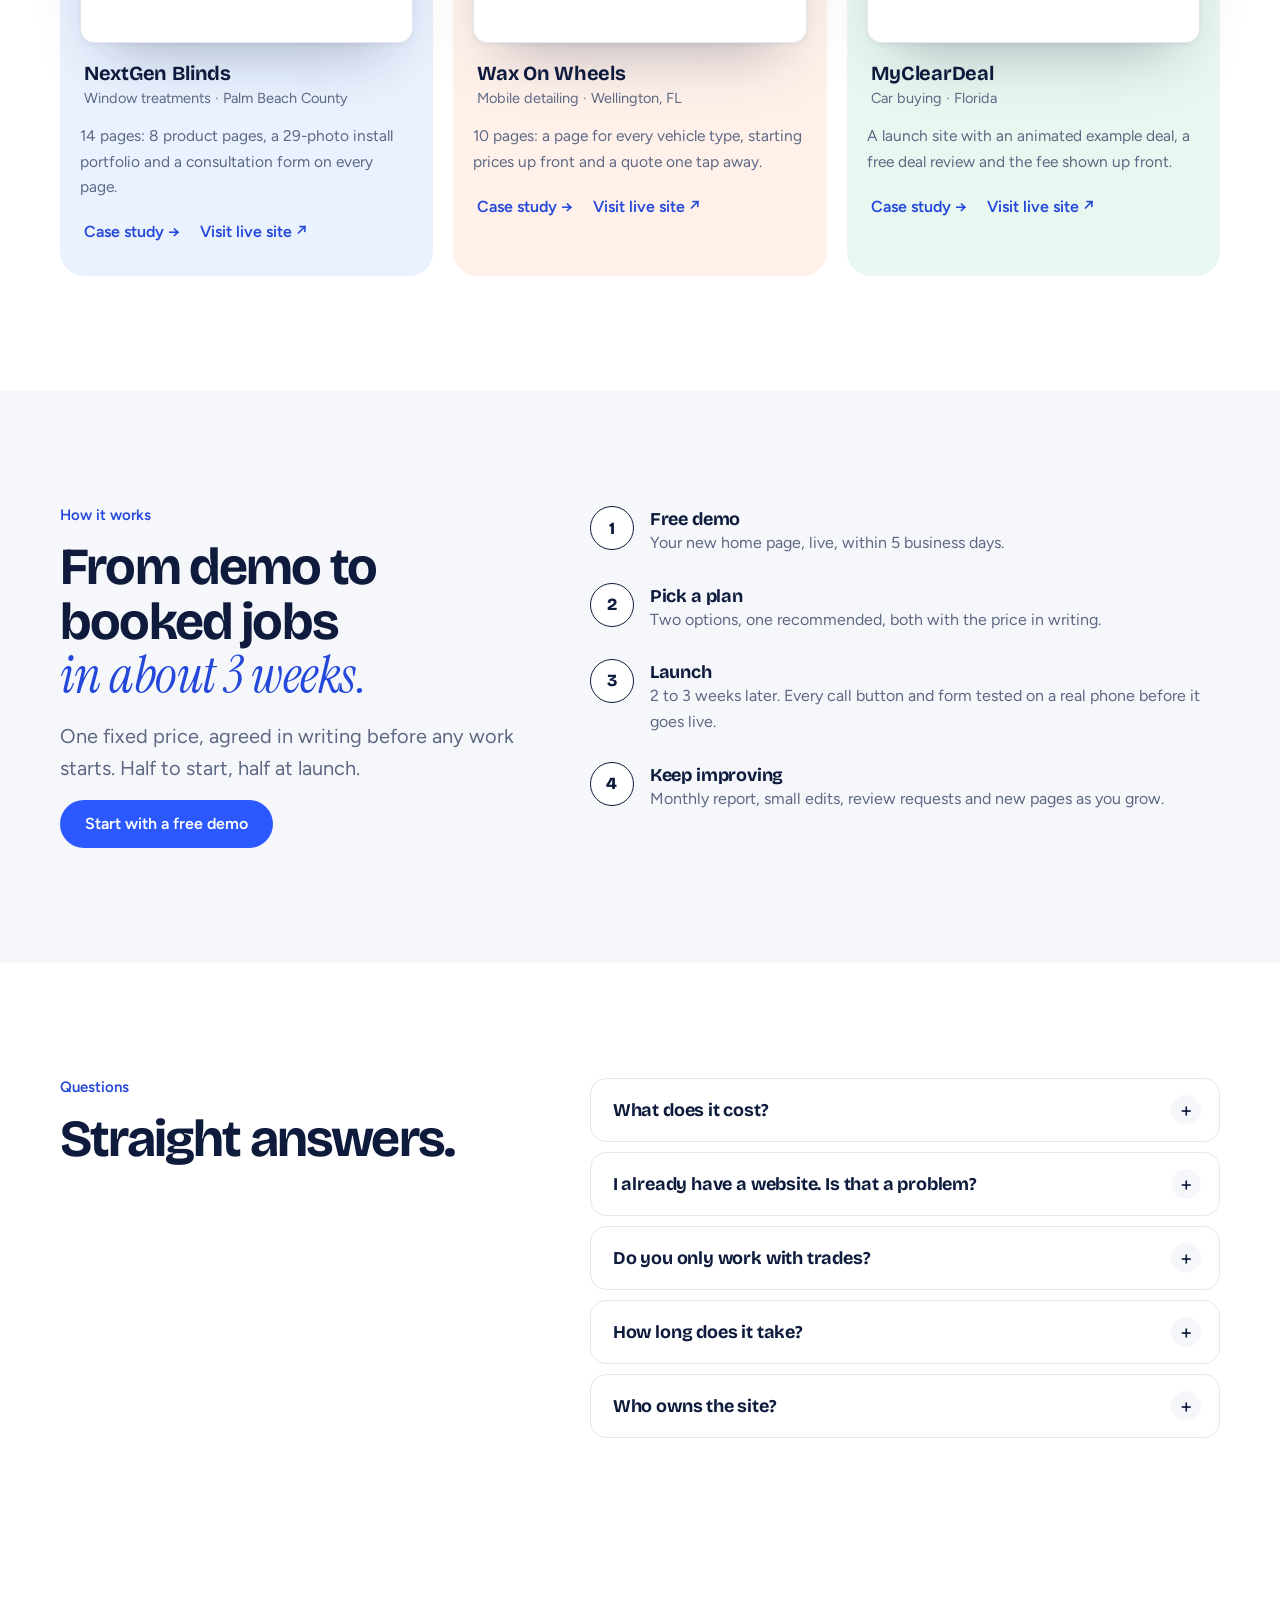
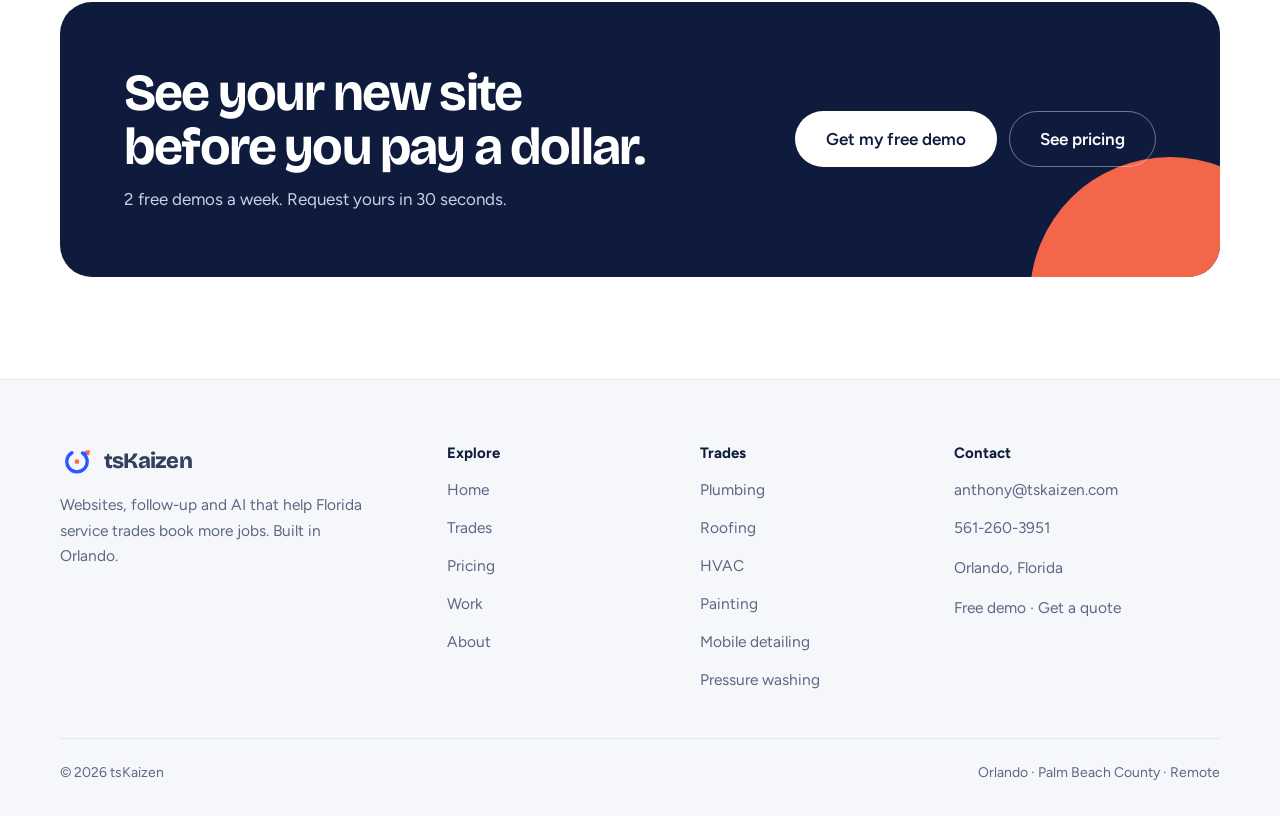
==== commit 2084cc7a: "Remove missed-call text-back from the site - Trade pages: replace the missed-call text back card wit" ====
--- a/index.html
+++ b/index.html
@@ -5,12 +5,12 @@
 <meta name="viewport" content="width=device-width, initial-scale=1, viewport-fit=cover">
 <title>tsKaizen | Websites and AI for Florida service trades</title>
 <meta name="claude:viewport-fit-sides" content="cover">
-<meta name="description" content="Websites, missed-call follow-up and AI assistants that help plumbers, roofers, HVAC, painters and detailers in Orlando and Palm Beach County book more jobs. Free demo before you pay.">
+<meta name="description" content="Websites, follow-up and AI assistants that help plumbers, roofers, HVAC, painters and detailers in Orlando and Palm Beach County book more jobs. Free demo before you pay.">
 <link rel="canonical" href="https://tskaizen.com/">
 <script type="application/ld+json">{"@context":"https://schema.org","@type":"ProfessionalService","name":"tsKaizen","url":"https://tskaizen.com/","email":"anthony@tskaizen.com","telephone":"+15612603951","image":"https://tskaizen.com/og.png","founder":{"@type":"Person","name":"Anthony Pichardo"},"address":{"@type":"PostalAddress","addressLocality":"Orlando","addressRegion":"FL","addressCountry":"US"},"areaServed":["Orlando","Central Florida","Palm Beach County","South Florida"],"priceRange":"$999 to $2,950+","description":"Websites, follow-up automations and AI assistants for Florida service trades. Free demo before you pay."}</script>
 <meta property="og:type" content="website">
 <meta property="og:title" content="tsKaizen | Websites and AI for Florida service trades">
-<meta property="og:description" content="Websites, missed-call follow-up and AI assistants that help plumbers, roofers, HVAC, painters and detailers in Orlando and Palm Beach County book more jobs. Free demo before you pay.">
+<meta property="og:description" content="Websites, follow-up and AI assistants that help plumbers, roofers, HVAC, painters and detailers in Orlando and Palm Beach County book more jobs. Free demo before you pay.">
 <meta property="og:image" content="https://tskaizen.com/og.png">
 <meta name="twitter:card" content="summary_large_image">
 <meta name="theme-color" content="#FFFFFF">
@@ -65,7 +65,7 @@
           <div class="mgl-n"><span class="mg-ico q"><svg viewBox="0 0 16 16"><path d="M3 3h10v7H7l-4 3z" fill="#fff"/></svg></span><div><b>New quote request</b><span>Water heater, Lake Worth</span></div><small>now</small></div>
           <div class="mgl-n"><span class="mg-ico ok"><svg viewBox="0 0 16 16"><path d="M3 8.5l3 3L13 4.5" fill="none" stroke="#fff" stroke-width="2.6" stroke-linecap="round" stroke-linejoin="round"/></svg></span><div><b>Booking confirmed</b><span>Roof inspection, Thu 9:00</span></div><small>2m</small></div>
           <div class="mgl-n"><span class="mg-ico star"><svg viewBox="0 0 20 20"><path d="M10 1.6l2.6 5.3 5.8.8-4.2 4.1 1 5.8L10 14.9l-5.2 2.7 1-5.8L1.6 7.7l5.8-.8z" fill="#fff"/></svg></span><div><b>New 5-star review</b><span>&ldquo;Fast, friendly, fair price&rdquo;</span></div><small>9m</small></div>
-          <div class="mgl-n"><span class="mg-ico call"><svg viewBox="0 0 16 16"><path d="M4.5 2l2 3-1.3 1.5a8 8 0 0 0 4.3 4.3L11 9.5l3 2-1 2.5C7.5 14 2 8.5 2 3z" fill="#fff"/></svg></span><div><b>Missed call, texted back</b><span>Auto reply sent</span></div><small>14m</small></div>
+          <div class="mgl-n"><span class="mg-ico q"><svg viewBox="0 0 16 16"><path d="M3 3h10v7H7l-4 3z" fill="#fff"/></svg></span><div><b>Quote follow-up sent</b><span>Estimate from Tuesday</span></div><small>14m</small></div>
         </div>
       </div>
       <div class="mg-float mgl-count"><span>Leads in an example week</span><b data-count-to="27">27</b></div>
@@ -99,7 +99,7 @@
       <p class="lede">Before you pay for more traffic, plug the three places where people who already found you drop off.</p></div>
     <div class="trio leak">
       <div><span class="ico"><svg viewBox="0 0 24 24" fill="none" stroke="currentColor" stroke-width="2" stroke-linejoin="round"><rect x="6" y="2" width="12" height="20" rx="2.5"/><path d="M10.5 18h3"/></svg></span><h3>The site loses them on a phone.</h3><p>If a homeowner can't find your number, your service area and a way to ask for a quote in a few seconds, they hit back and call the next company.</p><p class="fix"><b>The fix:</b> a fast mobile site with Call and Quote on every screen.</p></div>
-      <div><span class="ico"><svg viewBox="0 0 24 24" fill="none" stroke="currentColor" stroke-width="2" stroke-linejoin="round"><path d="M5 3h4l2 5-2.5 1.5a11 11 0 0 0 6 6L16 13l5 2v4a2 2 0 0 1-2 2A16 16 0 0 1 3 5a2 2 0 0 1 2-2z"/></svg></span><h3>The call goes unanswered.</h3><p>You're on a roof or under a sink. The caller doesn't leave a voicemail. They call the next listing on Google.</p><p class="fix"><b>The fix:</b> missed calls texted back in seconds, and an AI assistant that can book.</p></div>
+      <div><span class="ico"><svg viewBox="0 0 24 24" fill="none" stroke="currentColor" stroke-width="2" stroke-linejoin="round"><path d="M5 3h4l2 5-2.5 1.5a11 11 0 0 0 6 6L16 13l5 2v4a2 2 0 0 1-2 2A16 16 0 0 1 3 5a2 2 0 0 1 2-2z"/></svg></span><h3>The call goes unanswered.</h3><p>You're on a roof or under a sink. The caller doesn't leave a voicemail. They call the next listing on Google.</p><p class="fix"><b>The fix:</b> an AI receptionist that picks up, answers common questions and books the job.</p></div>
       <div><span class="ico"><svg viewBox="0 0 24 24" fill="none" stroke="currentColor" stroke-width="2" stroke-linecap="round" stroke-linejoin="round"><path d="M20 12a8 8 0 1 1-2.3-5.7"/><path d="M20 4v5h-5"/></svg></span><h3>The quote goes quiet.</h3><p>Estimates go out and nobody follows up. Happy customers never get asked for a review, so the next homeowner never sees them.</p><p class="fix"><b>The fix:</b> automatic quote follow-ups and review requests after every job.</p></div>
     </div>
   </div>
@@ -127,16 +127,16 @@
         <div class="fp-copy">
           <p class="fp-stat">Hands free</p>
           <h3>Follow-up that runs itself.</h3>
-          <p>Missed calls get a text back in seconds, quote requests get an instant reply, and every finished job gets a review request. It all runs while you're on the job.</p>
+          <p>Quote requests get an instant reply, quotes that go quiet get a follow-up, and every finished job gets a review request. It all runs while you're on the job.</p>
           <a class="textlink" href="/pricing#addons">See automations &rarr;</a>
         </div>
-        <div class="fp-visual"><div class="mg-stage fp-mock" role="img" aria-label="A phone receiving automatic follow ups: a quote request answered, a missed call texted back, a review request sent and a social post scheduled"><div class="mg-scene mg-leads is-on" aria-hidden="true">
+        <div class="fp-visual"><div class="mg-stage fp-mock" role="img" aria-label="A phone receiving automatic follow ups: a quote request answered, a quote follow-up sent, a review request sent and a social post scheduled"><div class="mg-scene mg-leads is-on" aria-hidden="true">
           <div class="mgl-phone">
             <div class="mgl-time">9:41<span>Tuesday</span></div>
             <div class="mgl-stack">
               <div class="mgl-n"><span class="mg-ico ok"><svg viewBox="0 0 16 16"><path d="M3 8.5l3 3L13 4.5" fill="none" stroke="#fff" stroke-width="2.6" stroke-linecap="round" stroke-linejoin="round"/></svg></span><div><b>Post scheduled</b><span>Social Media Manager</span></div><small>now</small></div>
               <div class="mgl-n"><span class="mg-ico star"><svg viewBox="0 0 20 20"><path d="M10 1.6l2.6 5.3 5.8.8-4.2 4.1 1 5.8L10 14.9l-5.2 2.7 1-5.8L1.6 7.7l5.8-.8z" fill="#fff"/></svg></span><div><b>Review request sent</b><span>After Saturday's job</span></div><small>3m</small></div>
-              <div class="mgl-n"><span class="mg-ico call"><svg viewBox="0 0 16 16"><path d="M4.5 2l2 3-1.3 1.5a8 8 0 0 0 4.3 4.3L11 9.5l3 2-1 2.5C7.5 14 2 8.5 2 3z" fill="#fff"/></svg></span><div><b>Missed call, texted back</b><span>Auto reply sent</span></div><small>8m</small></div>
+              <div class="mgl-n"><span class="mg-ico q"><svg viewBox="0 0 16 16"><path d="M3 3h10v7H7l-4 3z" fill="#fff"/></svg></span><div><b>Quote follow-up sent</b><span>Estimate from Tuesday</span></div><small>8m</small></div>
               <div class="mgl-n"><span class="mg-ico q"><svg viewBox="0 0 16 16"><path d="M3 3h10v7H7l-4 3z" fill="#fff"/></svg></span><div><b>Quote request answered</b><span>Instant reply sent</span></div><small>12m</small></div>
             </div>
           </div>
